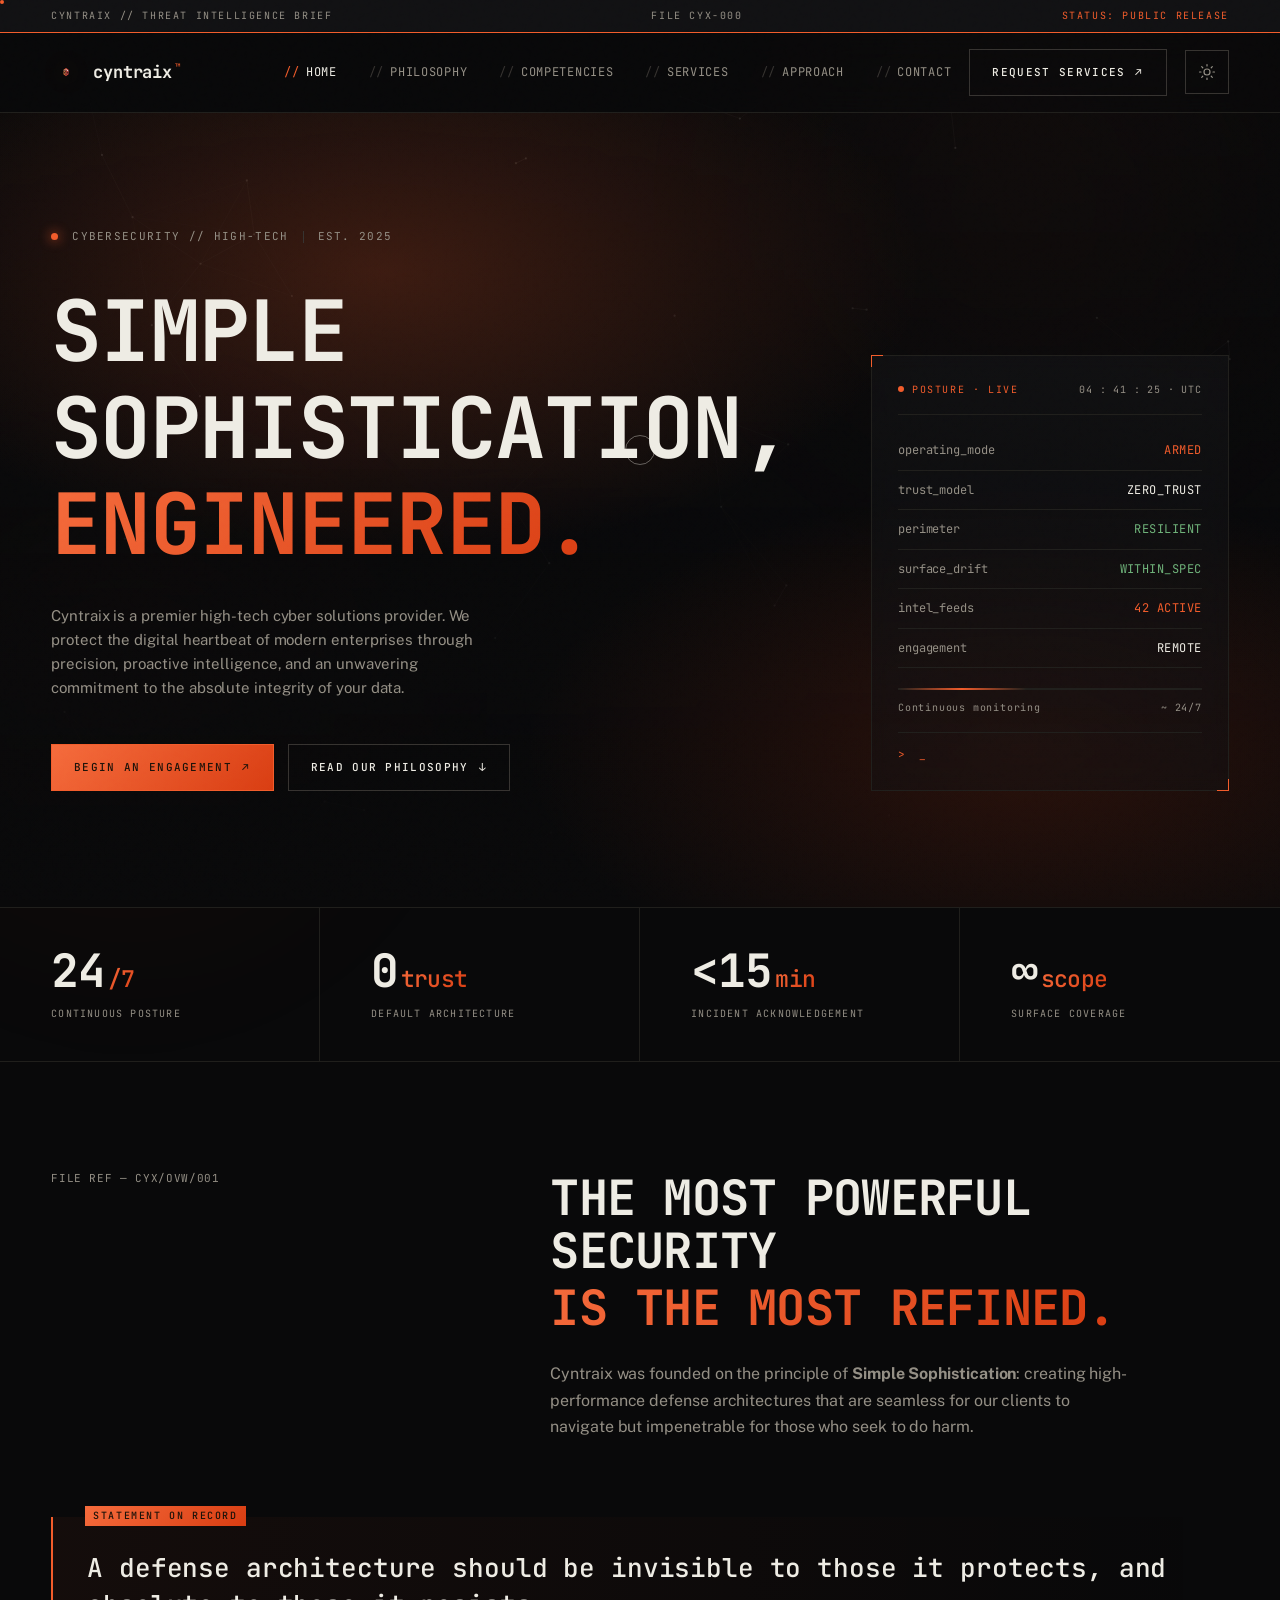
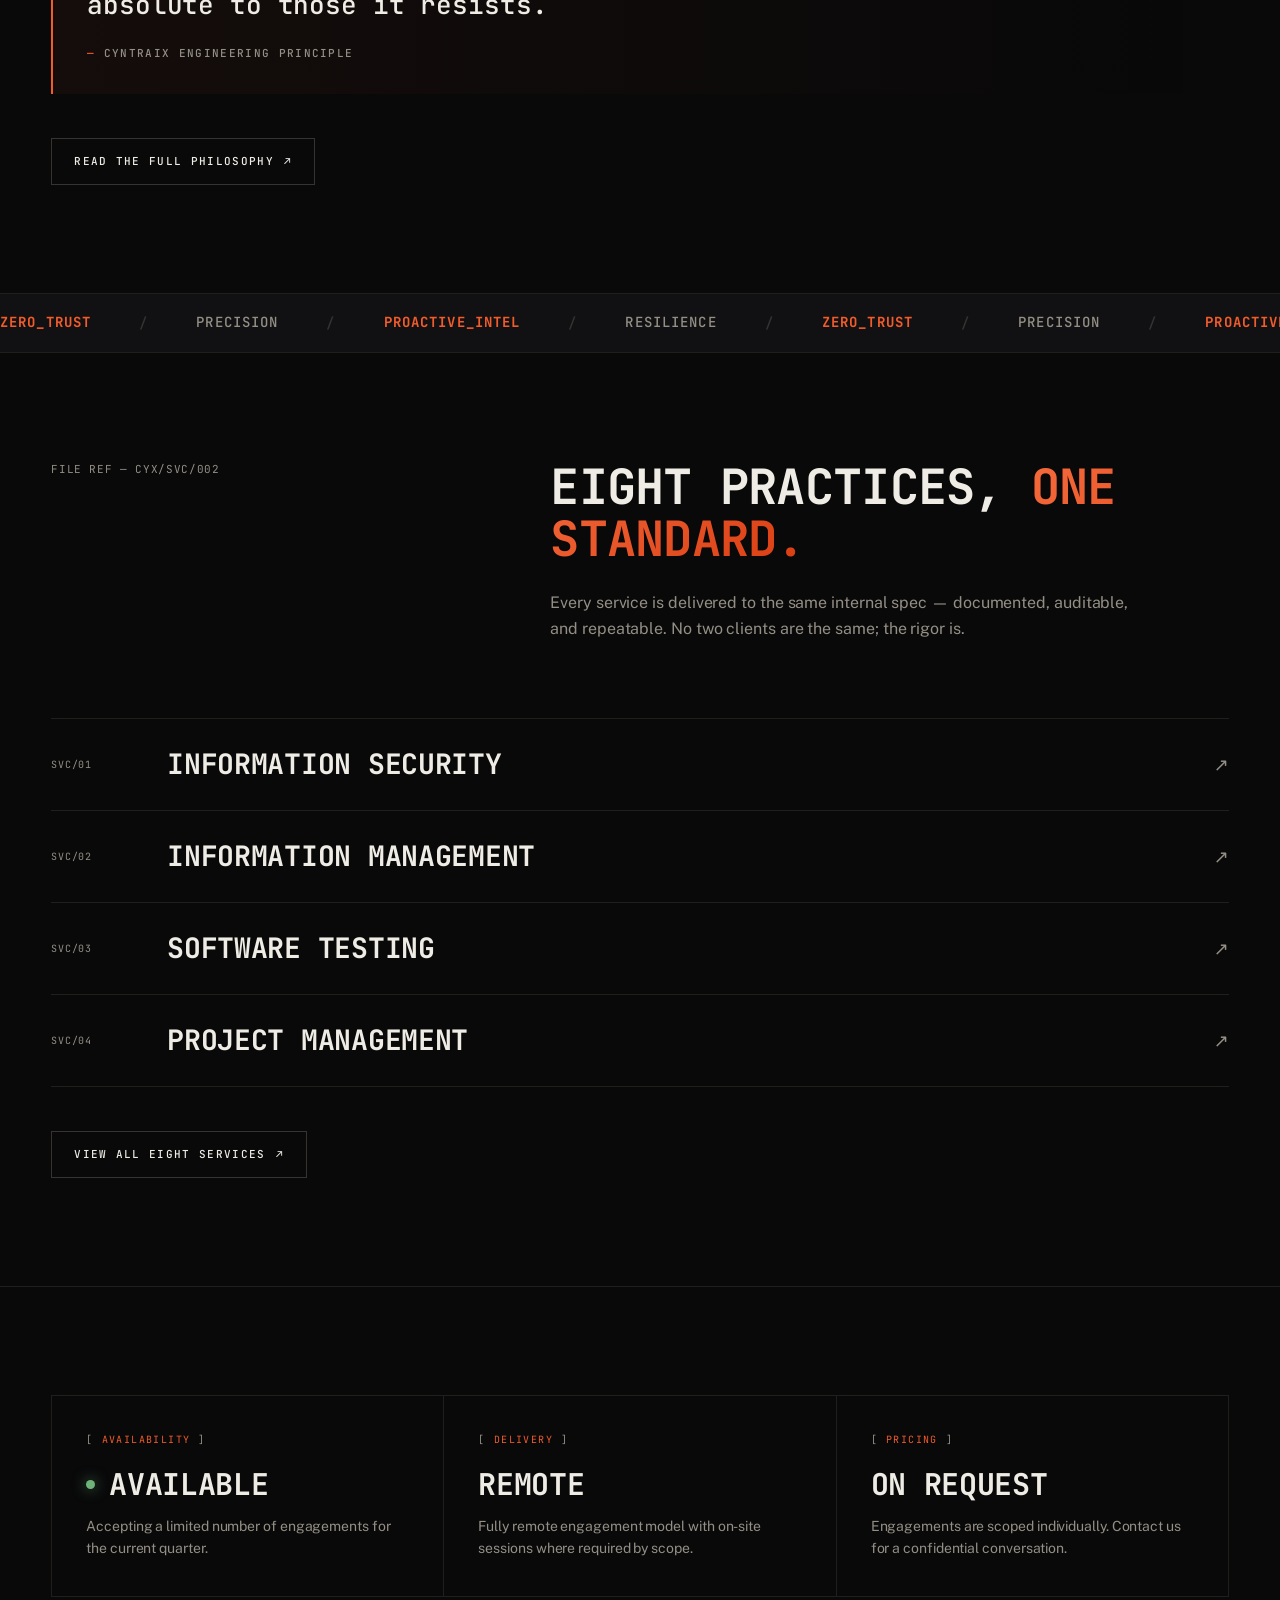
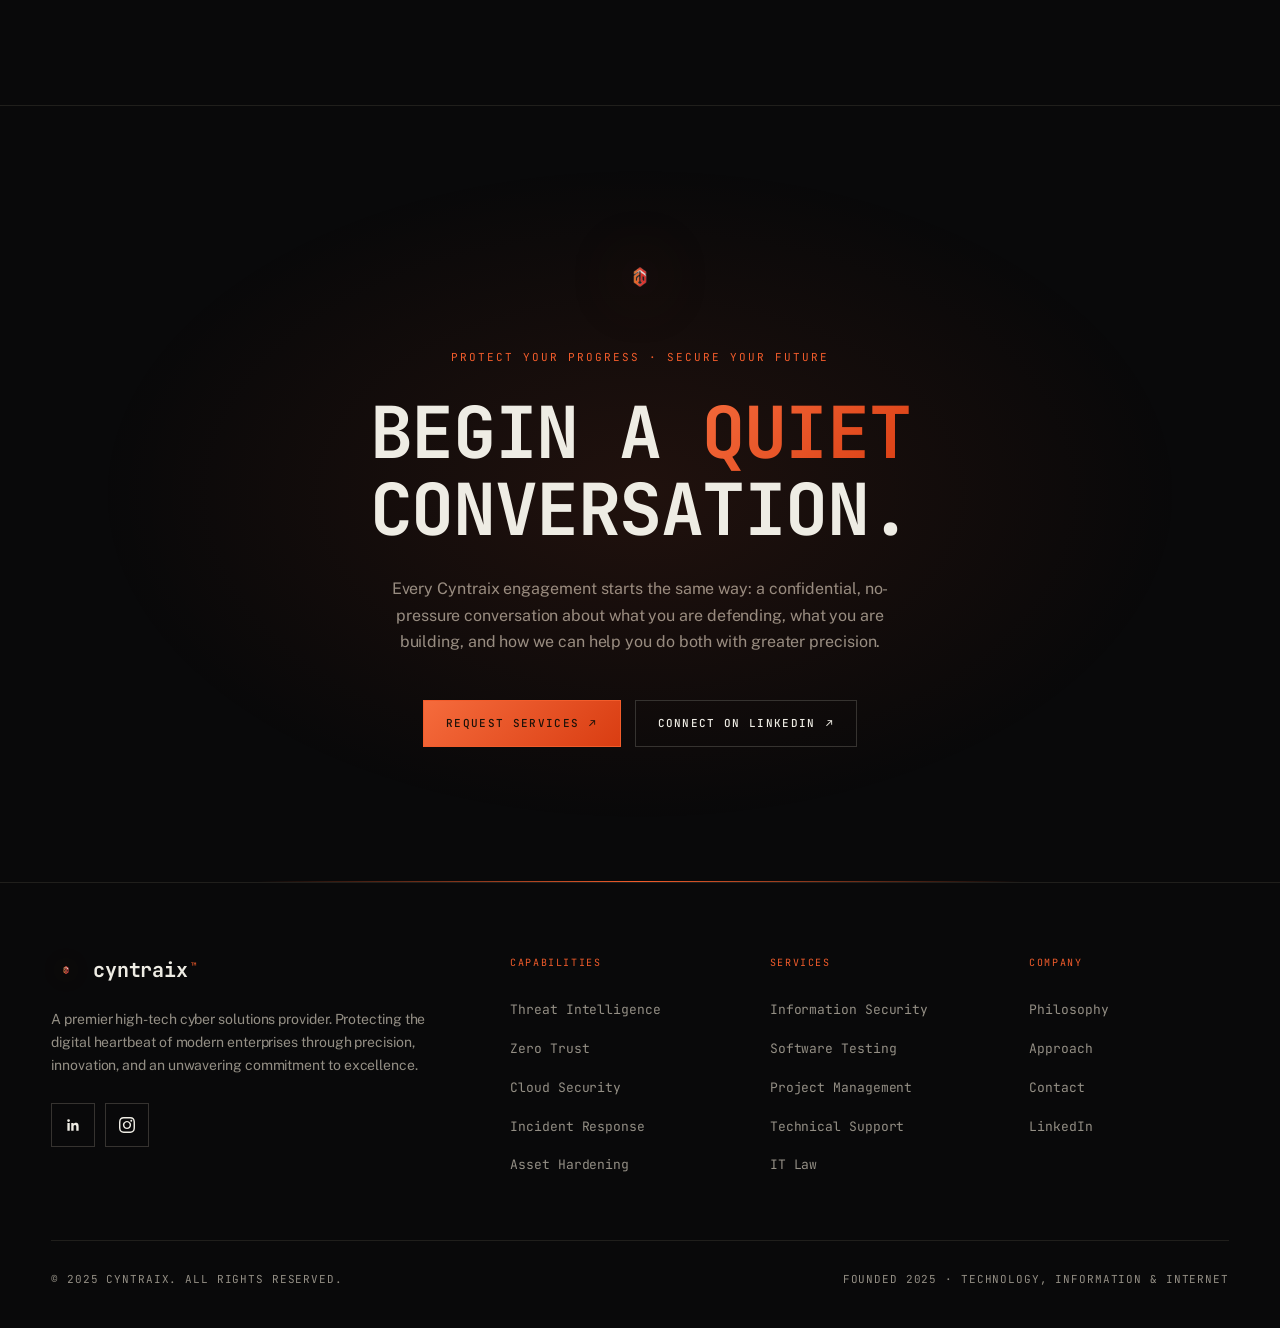
==== index.html @ 9ccec064 "Add light/dark theme toggle Builds the light theme from the original ChatGPT brand brief (found in t" ====
<!DOCTYPE html>
<html lang="en">
<head>
<meta charset="UTF-8" />
<meta name="viewport" content="width=device-width, initial-scale=1.0" />
<script>(function(){try{if(localStorage.getItem('cyntraix-theme')==='light'){document.documentElement.setAttribute('data-theme','light');}}catch(e){}})();</script>
<title>Cyntraix — Simple Sophistication in Cybersecurity</title>
<meta name="description" content="Cyntraix is a premier high-tech cyber solutions provider. Precision, proactive intelligence, and uncompromising data integrity for the modern enterprise." />
<link rel="icon" type="image/png" href="assets/img/logo.png">
<link rel="canonical" href="https://cyntraix.io/" />

<meta property="og:title" content="Cyntraix — Simple Sophistication in Cybersecurity" />
<meta property="og:description" content="A premier high-tech cyber solutions provider. Protecting the digital heartbeat of modern enterprises through precision, proactive intelligence, and uncompromising data integrity." />
<meta property="og:type" content="website" />
<meta property="og:image" content="assets/img/logo.png" />

<link rel="preconnect" href="https://fonts.googleapis.com">
<link rel="preconnect" href="https://fonts.gstatic.com" crossorigin>
<link href="https://fonts.googleapis.com/css2?family=JetBrains+Mono:wght@400;500;700&family=Public+Sans:wght@400;500;600;700&display=swap" rel="stylesheet">
<link rel="stylesheet" href="assets/css/style.css">
</head>
<body>

<div class="grain"></div>
<div class="aurora"></div>
<div class="aurora two"></div>

<div class="doc-strip">
  <span>CYNTRAIX // THREAT INTELLIGENCE BRIEF</span>
  <span class="file-id">FILE CYX-000</span>
  <span class="status">STATUS: PUBLIC RELEASE</span>
</div>

<!-- ============ NAV ============ -->
<nav class="top">
  <a href="index.html" class="brand" aria-label="Cyntraix home">
    <img src="assets/img/logo.png" alt="" class="brand-mark" />
    <span class="brand-text">Cyntraix<sup>™</sup></span>
  </a>
  <div class="nav-right">
    <div class="nav-links" role="navigation" aria-label="Primary">
      <a href="index.html" aria-current="page">Home</a>
      <a href="philosophy.html">Philosophy</a>
      <a href="competencies.html">Competencies</a>
      <a href="services.html">Services</a>
      <a href="approach.html">Approach</a>
      <a href="contact.html">Contact</a>
    </div>
    <a href="contact.html" class="cta-btn">Request services <span class="arrow" aria-hidden="true">↗</span></a>
    <button class="theme-toggle" id="themeToggle" type="button" aria-pressed="false" aria-label="Switch to light theme">
      <svg class="icon-sun" viewBox="0 0 24 24" fill="none" stroke="currentColor" stroke-width="1.6" stroke-linecap="round"><circle cx="12" cy="12" r="4"></circle><path d="M12 2v2M12 20v2M4.93 4.93l1.41 1.41M17.66 17.66l1.41 1.41M2 12h2M20 12h2M4.93 19.07l1.41-1.41M17.66 6.34l1.41-1.41"></path></svg>
      <svg class="icon-moon" viewBox="0 0 24 24" fill="none" stroke="currentColor" stroke-width="1.6" stroke-linecap="round" stroke-linejoin="round"><path d="M21 12.79A9 9 0 1 1 11.21 3 7 7 0 0 0 21 12.79z"></path></svg>
    </button>
    <button class="nav-toggle" aria-label="Toggle menu" aria-expanded="false">
      <span></span><span></span><span></span>
    </button>
  </div>
</nav>

<main id="top">

  <!-- ============ HERO ============ -->
  <section class="hero">
    <video class="hero-video" autoplay muted loop playsinline aria-hidden="true">
      <source src="assets/video/hero-particles.mp4" type="video/mp4">
    </video>
    <canvas class="hero-video-canvas" aria-hidden="true"></canvas>
    <div class="hero-video-tint"></div>
    <div class="wrap hero-grid">
      <div>
        <div class="hero-eyebrow">
          <span class="pulse"></span>
          CYBERSECURITY // HIGH-TECH
          <span class="sep"></span>
          EST. 2025
        </div>
        <h1>
          <span class="redact-line redact-auto"><span class="bar"></span>Simple</span>
          <span class="redact-line redact-auto"><span class="bar"></span>sophistication,</span>
          <span class="redact-line redact-auto"><span class="bar"></span><em>engineered.</em></span>
        </h1>
        <p class="hero-sub">
          Cyntraix is a premier high-tech cyber solutions provider. We protect the
          digital heartbeat of modern enterprises through precision, proactive
          intelligence, and an unwavering commitment to the absolute integrity of
          your data.
        </p>
        <div class="hero-cta-row">
          <a href="contact.html" class="cta-btn primary">Begin an engagement <span class="arrow" aria-hidden="true">↗</span></a>
          <a href="philosophy.html" class="cta-btn">Read our philosophy <span class="arrow" aria-hidden="true">↓</span></a>
        </div>
      </div>
      <div class="scope reveal">
        <div class="scope-head">
          <span class="label">Posture · Live</span>
          <span class="ts" id="liveClock">00 : 00 : 00 · UTC</span>
        </div>
        <div class="scope-row"><span class="k">operating_mode</span><span class="v armed">ARMED</span></div>
        <div class="scope-row"><span class="k">trust_model</span><span class="v">ZERO_TRUST</span></div>
        <div class="scope-row"><span class="k">perimeter</span><span class="v ok">RESILIENT</span></div>
        <div class="scope-row"><span class="k">surface_drift</span><span class="v ok">WITHIN_SPEC</span></div>
        <div class="scope-row"><span class="k">intel_feeds</span><span class="v armed">42 ACTIVE</span></div>
        <div class="scope-row"><span class="k">engagement</span><span class="v">REMOTE</span></div>
        <div class="scope-meter">
          <div class="bar-track"></div>
          <div class="lbl"><span>Continuous monitoring</span><span>~ 24/7</span></div>
        </div>
        <div class="scope-feed">
          <span class="feed-prompt">&gt;</span><span id="feedLine"></span><span class="feed-cursor">_</span>
        </div>
      </div>
    </div>
  </section>

  <!-- ============ STAT BAND ============ -->
  <section class="statband seamless">
    <div class="statband-grid">
      <div class="stat reveal">
        <div class="n"><span class="count" data-target="24">0</span><span class="unit">/7</span></div>
        <div class="k">Continuous posture</div>
      </div>
      <div class="stat reveal delay-1">
        <div class="n">0<span class="unit">trust</span></div>
        <div class="k">Default architecture</div>
      </div>
      <div class="stat reveal delay-2">
        <div class="n">&lt;<span class="count" data-target="15">0</span><span class="unit">min</span></div>
        <div class="k">Incident acknowledgement</div>
      </div>
      <div class="stat reveal delay-3">
        <div class="n">&#8734;<span class="unit">scope</span></div>
        <div class="k">Surface coverage</div>
      </div>
    </div>
  </section>

  <!-- ============ PHILOSOPHY TEASER ============ -->
  <section class="section">
    <div class="wrap">
      <div class="sec-head">
        <div class="idx reveal"><span class="idx-num">FILE REF — CYX/OVW/001</span></div>
        <div class="reveal">
          <h2><span class="redact-line redact"><span class="bar"></span>The most powerful security</span> <span class="redact-line redact"><span class="bar"></span><em>is the most refined.</em></span></h2>
          <p class="lede">
            Cyntraix was founded on the principle of <strong>Simple Sophistication</strong>:
            creating high-performance defense architectures that are seamless for our clients
            to navigate but impenetrable for those who seek to do harm.
          </p>
        </div>
      </div>
      <div class="philosophy-quote reveal">
        A defense architecture should be invisible to those it protects, and absolute
        to those it resists.
        <cite>Cyntraix Engineering Principle</cite>
      </div>
      <div style="margin-top:44px;">
        <a href="philosophy.html" class="cta-btn">Read the full philosophy <span class="arrow" aria-hidden="true">↗</span></a>
      </div>
    </div>
  </section>

  <!-- ============ MARQUEE ============ -->
  <div class="marquee">
    <div class="marquee-track" aria-hidden="true">
      <span class="word-accent">ZERO_TRUST</span><span class="dot">/</span>
      <span class="word">PRECISION</span><span class="dot">/</span>
      <span class="word-accent">PROACTIVE_INTEL</span><span class="dot">/</span>
      <span class="word">RESILIENCE</span><span class="dot">/</span>
      <span class="word-accent">ZERO_TRUST</span><span class="dot">/</span>
      <span class="word">PRECISION</span><span class="dot">/</span>
      <span class="word-accent">PROACTIVE_INTEL</span><span class="dot">/</span>
      <span class="word">RESILIENCE</span><span class="dot">/</span>
    </div>
  </div>

  <!-- ============ SERVICES TEASER ============ -->
  <section class="section">
    <div class="wrap">
      <div class="sec-head">
        <div class="idx reveal"><span class="idx-num">FILE REF — CYX/SVC/002</span></div>
        <div class="reveal">
          <h2>Eight practices, <em>one standard.</em></h2>
          <p class="lede">
            Every service is delivered to the same internal spec — documented,
            auditable, and repeatable. No two clients are the same; the rigor is.
          </p>
        </div>
      </div>
      <ul class="service-list reveal">
        <li class="service-row"><a href="services.html"><span class="service-idx">SVC/01</span><span class="service-name">Information Security</span><span class="service-arrow" aria-hidden="true">↗</span></a></li>
        <li class="service-row"><a href="services.html"><span class="service-idx">SVC/02</span><span class="service-name">Information Management</span><span class="service-arrow" aria-hidden="true">↗</span></a></li>
        <li class="service-row"><a href="services.html"><span class="service-idx">SVC/03</span><span class="service-name">Software Testing</span><span class="service-arrow" aria-hidden="true">↗</span></a></li>
        <li class="service-row"><a href="services.html"><span class="service-idx">SVC/04</span><span class="service-name">Project Management</span><span class="service-arrow" aria-hidden="true">↗</span></a></li>
      </ul>
      <div style="margin-top:44px;">
        <a href="services.html" class="cta-btn">View all eight services <span class="arrow" aria-hidden="true">↗</span></a>
      </div>
    </div>
  </section>

  <!-- ============ AVAILABILITY ============ -->
  <section class="section">
    <div class="wrap">
      <div class="avail-grid reveal">
        <div class="avail-cell">
          <div class="lbl">Availability</div>
          <div class="val"><span class="dot"></span> Available</div>
          <p class="sub">Accepting a limited number of engagements for the current quarter.</p>
        </div>
        <div class="avail-cell">
          <div class="lbl">Delivery</div>
          <div class="val">Remote</div>
          <p class="sub">Fully remote engagement model with on-site sessions where required by scope.</p>
        </div>
        <div class="avail-cell">
          <div class="lbl">Pricing</div>
          <div class="val">On Request</div>
          <p class="sub">Engagements are scoped individually. Contact us for a confidential conversation.</p>
        </div>
      </div>
    </div>
  </section>

  <!-- ============ CTA BLOCK ============ -->
  <section class="cta-block" id="contact-teaser">
    <img src="assets/img/logo.png" alt="" class="cta-mark" />
    <div class="eyebrow">Protect your progress · Secure your future</div>
    <h2 class="reveal">Begin a <em>quiet</em> conversation.</h2>
    <p class="sub">
      Every Cyntraix engagement starts the same way: a confidential, no-pressure conversation
      about what you are defending, what you are building, and how we can help you do both
      with greater precision.
    </p>
    <div class="actions">
      <a href="contact.html" class="cta-btn primary">Request services <span class="arrow" aria-hidden="true">↗</span></a>
      <a href="https://www.linkedin.com/company/cyntraix/" target="_blank" rel="noopener" class="cta-btn">Connect on LinkedIn <span class="arrow" aria-hidden="true">↗</span></a>
    </div>
  </section>

</main>

<!-- ============ FOOTER ============ -->
<footer>
  <div class="footer-grid">
    <div class="foot-brand">
      <div class="brand">
        <img src="assets/img/logo.png" alt="" class="brand-mark" />
        <span class="brand-text">Cyntraix<sup>™</sup></span>
      </div>
      <p>
        A premier high-tech cyber solutions provider. Protecting the digital heartbeat of modern
        enterprises through precision, innovation, and an unwavering commitment to excellence.
      </p>
      <div class="foot-social">
        <a href="https://www.linkedin.com/company/cyntraix/" target="_blank" rel="noopener" aria-label="LinkedIn">
          <svg viewBox="0 0 24 24" fill="currentColor"><path d="M20.45 20.45h-3.55v-5.57c0-1.33-.02-3.03-1.85-3.03-1.85 0-2.14 1.45-2.14 2.94v5.66H9.36V9h3.41v1.56h.05c.47-.9 1.63-1.85 3.36-1.85 3.6 0 4.27 2.37 4.27 5.45v6.29zM5.34 7.43a2.06 2.06 0 1 1 0-4.12 2.06 2.06 0 0 1 0 4.12zM7.12 20.45H3.56V9h3.56v11.45z"/></svg>
        </a>
        <a href="https://www.instagram.com/cyntraix/" target="_blank" rel="noopener" aria-label="Instagram">
          <svg viewBox="0 0 24 24" fill="currentColor"><path d="M12 2.163c3.204 0 3.584.012 4.85.07 3.252.148 4.771 1.691 4.919 4.919.058 1.265.069 1.645.069 4.849 0 3.205-.012 3.584-.069 4.849-.149 3.225-1.664 4.771-4.919 4.919-1.266.058-1.644.07-4.85.07-3.204 0-3.584-.012-4.849-.07-3.26-.149-4.771-1.699-4.919-4.92-.058-1.265-.07-1.644-.07-4.849 0-3.204.012-3.583.07-4.849.149-3.227 1.664-4.771 4.919-4.919 1.266-.057 1.645-.069 4.849-.069zm0-2.163c-3.259 0-3.667.014-4.947.072-4.358.2-6.78 2.618-6.98 6.98-.059 1.281-.073 1.689-.073 4.948 0 3.259.014 3.668.072 4.948.2 4.358 2.618 6.78 6.98 6.98 1.281.058 1.689.072 4.948.072 3.259 0 3.668-.014 4.948-.072 4.354-.2 6.782-2.618 6.979-6.98.059-1.28.073-1.689.073-4.948 0-3.259-.014-3.667-.072-4.947-.196-4.354-2.617-6.78-6.979-6.98-1.281-.059-1.69-.073-4.949-.073zm0 5.838c-3.403 0-6.162 2.759-6.162 6.162s2.759 6.163 6.162 6.163 6.162-2.759 6.162-6.163c0-3.403-2.759-6.162-6.162-6.162zm0 10.162c-2.209 0-4-1.79-4-4 0-2.209 1.791-4 4-4s4 1.791 4 4c0 2.21-1.791 4-4 4zm6.406-11.845c-.796 0-1.441.645-1.441 1.44s.645 1.44 1.441 1.44c.795 0 1.439-.645 1.439-1.44s-.644-1.44-1.439-1.44z"/></svg>
        </a>
      </div>
    </div>
    <div class="foot-col">
      <p class="foot-col-title">Capabilities</p>
      <ul>
        <li><a href="competencies.html">Threat Intelligence</a></li>
        <li><a href="competencies.html">Zero Trust</a></li>
        <li><a href="competencies.html">Cloud Security</a></li>
        <li><a href="competencies.html">Incident Response</a></li>
        <li><a href="competencies.html">Asset Hardening</a></li>
      </ul>
    </div>
    <div class="foot-col">
      <p class="foot-col-title">Services</p>
      <ul>
        <li><a href="services.html">Information Security</a></li>
        <li><a href="services.html">Software Testing</a></li>
        <li><a href="services.html">Project Management</a></li>
        <li><a href="services.html">Technical Support</a></li>
        <li><a href="services.html">IT Law</a></li>
      </ul>
    </div>
    <div class="foot-col">
      <p class="foot-col-title">Company</p>
      <ul>
        <li><a href="philosophy.html">Philosophy</a></li>
        <li><a href="approach.html">Approach</a></li>
        <li><a href="contact.html">Contact</a></li>
        <li><a href="https://www.linkedin.com/company/cyntraix/" target="_blank" rel="noopener">LinkedIn</a></li>
      </ul>
    </div>
  </div>
  <div class="foot-base">
    <span>&copy; 2025 Cyntraix. All rights reserved.</span>
    <span>Founded 2025 · Technology, Information &amp; Internet</span>
  </div>
</footer>

<script src="assets/js/network-canvas.js" defer></script>
<script src="assets/js/cursor.js" defer></script>
<script src="assets/js/main.js"></script>
<script src="assets/js/scroll-video.js" defer></script>
</body>
</html>
---- assets/css/style.css ----
/* ============ RESET ============ */
*, *::before, *::after { box-sizing: border-box; margin: 0; padding: 0; }
html { scroll-behavior: smooth; }
body { min-height: 100vh; overflow-x: hidden; }
img { max-width: 100%; display: block; }
button { font: inherit; cursor: pointer; border: none; background: none; color: inherit; }
a { color: inherit; text-decoration: none; }

/* ============ DESIGN TOKENS ============ */
/* Fixed regardless of theme: redaction bars are always black (real redaction
   is black marker on paper, dark or light doesn't change that), and text
   sitting on the accent gradient stays dark for reliable contrast across
   the whole gradient run. */
:root {
  --redact-bar: #0a0a0a;
  --on-accent: #1c1209;

  --mono: 'JetBrains Mono', ui-monospace, 'SF Mono', Consolas, monospace;
  --sans: 'Public Sans', system-ui, -apple-system, sans-serif;

  --max: 1400px;
  --gutter: clamp(20px, 4vw, 56px);
  --ease: cubic-bezier(0.65, 0, 0.35, 1);
  --ease-soft: cubic-bezier(0.2, 0.7, 0.2, 1);
}

/* Dark theme (default) — logo-derived orange, unchanged from the original build. */
:root {
  --void: #09090a;
  --panel: #111113;
  --paper: #efece2;
  --ink: #eeece4;
  --ink-dim: #948f85;
  --line: #201f1c;
  --line-bright: #363330;

  --accent: #f25c2b;
  --accent-deep: #d93d12;
  --accent-light: #ff7a4d;
  --accent-grad: linear-gradient(135deg, #f56b3c 0%, #d93d12 100%);
  --success: #6fb37a;

  --nav-bg: rgba(9, 9, 10, 0.82);
  --scope-bg: linear-gradient(180deg, rgba(17, 17, 19, 0.8), rgba(17, 17, 19, 0.45));
  --hero-tint: radial-gradient(ellipse 70% 60% at 30% 20%, rgba(242, 92, 43, 0.22), transparent 60%),
    radial-gradient(ellipse 60% 50% at 80% 80%, rgba(217, 61, 18, 0.16), transparent 65%),
    linear-gradient(180deg, rgba(9, 9, 10, 0.62) 0%, rgba(9, 9, 10, 0.8) 55%, var(--void) 100%);
  --cursor-ring-color: rgba(238, 236, 228, 0.38);
  --net-line-color: 238, 236, 228;
  --accent-rgb: 242, 92, 43;
  --hero-media-display: block;
}

/* Light theme — the original ChatGPT brand brief: white background, the
   brief's exact orange/red. --accent is darkened slightly from the brief's
   literal #FF5C00 (3.1:1 on white, fails AA for the small mono labels used
   everywhere in this design) to #C04400 (5.16:1) so it stays legible; the
   gradient keeps the brief's vivid #FF5C00 as its start since gradient-clip
   headline text here is always large enough for the 3:1 large-text minimum. */
:root[data-theme="light"] {
  --void: #ffffff;
  --panel: #f6f5f2;
  --paper: #f0ede6;
  --ink: #1a1a1a;
  --ink-dim: #5c574f;
  --line: #e6e3dc;
  --line-bright: #d3cfc5;

  --accent: #c04400;
  --accent-deep: #e0002a;
  --accent-light: #ff7a33;
  --accent-grad: linear-gradient(135deg, #ff5c00 0%, #e0002a 100%);
  --success: #278035;

  --nav-bg: rgba(255, 255, 255, 0.82);
  --scope-bg: linear-gradient(180deg, rgba(255, 255, 255, 0.88), rgba(255, 255, 255, 0.6));
  --hero-tint: radial-gradient(ellipse 70% 60% at 30% 20%, rgba(255, 92, 0, 0.14), transparent 60%),
    radial-gradient(ellipse 60% 50% at 80% 80%, rgba(224, 0, 42, 0.10), transparent 65%),
    linear-gradient(180deg, rgba(255, 255, 255, 0.72) 0%, rgba(255, 255, 255, 0.88) 55%, var(--void) 100%);
  --cursor-ring-color: rgba(26, 26, 26, 0.3);
  --net-line-color: 26, 26, 26;
  --accent-rgb: 192, 68, 0;
  --hero-media-display: none;
}

body {
  background: var(--void);
  color: var(--ink);
  font-family: var(--sans);
  font-weight: 400;
  font-size: 16px;
  line-height: 1.55;
  letter-spacing: -0.005em;
  -webkit-font-smoothing: antialiased;
  -moz-osx-font-smoothing: grayscale;
}

::selection { background: var(--accent); color: var(--on-accent); }

:focus-visible {
  outline: 2px solid var(--accent);
  outline-offset: 3px;
  border-radius: 1px;
}

/* ============ ATMOSPHERE ============ */
.grain {
  position: fixed; inset: 0;
  pointer-events: none; z-index: 100;
  opacity: 0.035;
  background-image: url("data:image/svg+xml;utf8,<svg viewBox='0 0 200 200' xmlns='http://www.w3.org/2000/svg'><filter id='n'><feTurbulence type='fractalNoise' baseFrequency='0.9' numOctaves='3' stitchTiles='stitch'/></filter><rect width='100%25' height='100%25' filter='url(%23n)'/></svg>");
  mix-blend-mode: overlay;
}

.net-canvas {
  position: fixed; inset: 0;
  pointer-events: none; z-index: 0;
  display: block;
}
@media (prefers-reduced-motion: reduce) {
  .net-canvas { display: none; }
}

/* ============ CUSTOM CURSOR ============ */
@media (hover: hover) and (pointer: fine) {
  html.has-cursor, html.has-cursor * { cursor: none !important; }
}
.cursor-dot, .cursor-ring {
  position: fixed; top: 0; left: 0;
  pointer-events: none; z-index: 200;
  border-radius: 50%;
  will-change: transform;
}
.cursor-dot {
  width: 4px; height: 4px;
  background: var(--accent);
}
.cursor-ring {
  width: 30px; height: 30px;
  border: 1px solid var(--cursor-ring-color);
  transition: width 0.25s var(--ease-soft), height 0.25s var(--ease-soft),
    border-color 0.25s var(--ease-soft), background 0.25s var(--ease-soft);
}
.cursor-ring.hover {
  width: 50px; height: 50px;
  border-color: var(--accent);
  background: color-mix(in srgb, var(--accent) 8%, transparent);
}

.aurora {
  position: fixed;
  top: -20%; right: -10%;
  width: 60vw; height: 60vw;
  pointer-events: none; z-index: 0;
  background: radial-gradient(circle, color-mix(in srgb, var(--accent) 10%, transparent) 0%, transparent 60%);
  filter: blur(60px);
}
.aurora.two {
  top: auto; right: auto;
  bottom: -20%; left: -20%;
  background: radial-gradient(circle, color-mix(in srgb, var(--accent-deep) 7%, transparent) 0%, transparent 60%);
}

main, nav, footer { position: relative; z-index: 1; }

/* ============ TYPOGRAPHY ============ */
.mono-tag {
  font-family: var(--mono);
  font-size: 11px;
  letter-spacing: 0.14em;
  text-transform: uppercase;
  color: var(--ink-dim);
}

/* ============ LAYOUT ============ */
.wrap {
  max-width: var(--max);
  margin: 0 auto;
  padding-left: var(--gutter);
  padding-right: var(--gutter);
}
.section { padding: clamp(80px, 12vh, 160px) 0; position: relative; }
.section + .section:not(.seamless) { border-top: 1px solid var(--line); }

/* ============ CLASSIFICATION STRIP ============ */
.doc-strip {
  position: relative; z-index: 2;
  display: flex; justify-content: space-between; align-items: center;
  padding: 8px var(--gutter);
  background: var(--panel);
  border-bottom: 1px solid var(--accent);
  font-family: var(--mono);
  font-size: 10px;
  letter-spacing: 0.16em;
  text-transform: uppercase;
  color: var(--ink-dim);
  gap: 12px;
  flex-wrap: wrap;
}
.doc-strip .status { color: var(--accent); }
@media (max-width: 620px) { .doc-strip .file-id { display: none; } }

/* ============ NAV ============ */
nav.top {
  position: sticky; top: 0;
  padding: 16px var(--gutter);
  display: flex; align-items: center; justify-content: space-between;
  backdrop-filter: blur(16px);
  -webkit-backdrop-filter: blur(16px);
  background: var(--nav-bg);
  border-bottom: 1px solid var(--line);
  z-index: 50;
}
.brand {
  display: flex; align-items: center; gap: 12px;
  font-family: var(--mono);
  font-weight: 700;
  font-size: 17px;
  letter-spacing: -0.01em;
  text-transform: lowercase;
}
.brand-mark {
  width: 30px; height: 30px;
  flex-shrink: 0;
  filter: drop-shadow(0 0 14px color-mix(in srgb, var(--accent) 40%, transparent));
}
.brand-text sup {
  color: var(--accent);
  font-size: 9px;
  margin-left: 3px;
  font-family: var(--mono);
  font-weight: 500;
  vertical-align: 8px;
  text-transform: uppercase;
}

.nav-links {
  display: flex; gap: 32px; align-items: center;
  font-family: var(--mono); font-size: 12px;
  letter-spacing: 0.06em; text-transform: uppercase;
  color: var(--ink-dim);
}
.nav-links a { position: relative; transition: color 0.3s var(--ease-soft); }
.nav-links a:hover, .nav-links a[aria-current="page"] { color: var(--ink); }
.nav-links a::before {
  content: "//"; margin-right: 6px; color: var(--line-bright);
  transition: color 0.3s var(--ease-soft);
}
.nav-links a:hover::before, .nav-links a[aria-current="page"]::before { color: var(--accent); }

.nav-right { display: flex; align-items: center; gap: 18px; }
.theme-toggle {
  display: inline-flex; align-items: center; justify-content: center;
  width: 44px; height: 44px; flex-shrink: 0;
  border: 1px solid var(--line-bright);
  color: var(--ink-dim);
  transition: border-color 0.3s var(--ease-soft), color 0.3s var(--ease-soft);
}
.theme-toggle:hover { border-color: var(--accent); color: var(--accent); }
.theme-toggle svg { width: 18px; height: 18px; }
.theme-toggle .icon-moon { display: none; }
[data-theme="light"] .theme-toggle .icon-sun { display: none; }
[data-theme="light"] .theme-toggle .icon-moon { display: block; }
@media (max-width: 420px) {
  .nav-right .cta-btn { display: none; }
}
.nav-toggle {
  display: none;
  width: 44px; height: 44px;
  border: 1px solid var(--line-bright);
  align-items: center; justify-content: center;
  flex-direction: column; gap: 5px;
}
.nav-toggle span { width: 18px; height: 1px; background: var(--ink); transition: all 0.3s var(--ease-soft); }
.nav-toggle[aria-expanded="true"] span:nth-child(1) { transform: translateY(6px) rotate(45deg); }
.nav-toggle[aria-expanded="true"] span:nth-child(2) { opacity: 0; }
.nav-toggle[aria-expanded="true"] span:nth-child(3) { transform: translateY(-6px) rotate(-45deg); }

@media (max-width: 860px) {
  /* backdrop-filter on nav.top creates a new containing block for
     position:fixed descendants (CSS filter-effects spec), which would
     otherwise anchor .nav-links to the ~70px nav bar instead of the
     viewport and collapse its height. Drop the blur here only -- the
     mobile menu isn't visible behind the nav anyway. */
  nav.top { backdrop-filter: none; -webkit-backdrop-filter: none; }
  .nav-links {
    position: fixed; top: 70px; right: 0; bottom: 0; left: 0;
    flex-direction: column; align-items: flex-start; gap: 0;
    background: var(--void);
    padding: 12px var(--gutter) 40px;
    transform: translateY(-8px);
    opacity: 0; visibility: hidden;
    transition: opacity 0.3s var(--ease-soft), transform 0.3s var(--ease-soft), visibility 0.3s;
    overflow-y: auto;
  }
  .nav-links.open { opacity: 1; visibility: visible; transform: translateY(0); }
  .nav-links a { width: 100%; padding: 18px 0; border-bottom: 1px solid var(--line); font-size: 14px; }
  .nav-toggle { display: inline-flex; }
}

/* ============ BUTTONS (stamp) ============ */
.cta-btn {
  font-family: var(--mono); font-size: 11px;
  letter-spacing: 0.12em; text-transform: uppercase;
  font-weight: 500;
  padding: 14px 22px;
  border: 1px solid var(--line-bright);
  background: transparent;
  color: var(--ink);
  display: inline-flex; align-items: center; gap: 10px;
  transition: transform 0.25s var(--ease), border-color 0.25s var(--ease), color 0.25s var(--ease), background 0.25s var(--ease);
  position: relative;
  overflow: hidden;
  isolation: isolate;
}
.cta-btn::before {
  content: ""; position: absolute; inset: 0;
  background: var(--accent-grad);
  transform: translateY(102%);
  transition: transform 0.4s var(--ease);
  z-index: -1;
}
.cta-btn:hover { color: var(--on-accent); border-color: var(--accent); transform: translateY(-1px); }
.cta-btn:hover::before { transform: translateY(0); }
.cta-btn:active { transform: translateY(0) scale(0.98); }
.cta-btn .arrow { transition: transform 0.3s var(--ease-soft); display: inline-block; }
.cta-btn:hover .arrow { transform: translate(3px, -3px); }
.cta-btn.primary {
  background: var(--accent-grad);
  border-color: var(--accent);
  color: var(--on-accent);
}
.cta-btn.primary::before {
  background: var(--ink);
  transform: translateY(102%);
}
.cta-btn.primary:hover { color: var(--void); border-color: var(--ink); }
.cta-btn.primary:hover::before { transform: translateY(0); }

/* ============ DECLASSIFY (signature reveal) ============ */
.redact-line { position: relative; display: block; overflow: hidden; padding: 0.05em 0; }
.redact-line .bar {
  position: absolute; inset: 0;
  background: var(--redact-bar);
  transform-origin: right;
  transform: scaleX(1);
}
.redact-auto .bar {
  animation: declassify 1.1s var(--ease) forwards;
}
.redact-auto:nth-of-type(1) .bar { animation-delay: 0.25s; }
.redact-auto:nth-of-type(2) .bar { animation-delay: 0.42s; }
.redact-auto:nth-of-type(3) .bar { animation-delay: 0.59s; }
@keyframes declassify {
  from { transform: scaleX(1); }
  to   { transform: scaleX(0); }
}
.redact { opacity: 1; }
.redact .bar { transition: transform 1s var(--ease); }
.redact.in .bar { transform: scaleX(0); }

/* ============ HERO ============ */
.hero {
  min-height: calc(100vh - 106px);
  min-height: calc(100dvh - 106px);
  padding: clamp(50px, 9vh, 100px) 0;
  display: grid;
  align-items: center;
  position: relative;
  overflow: hidden;
}
.hero-video {
  display: var(--hero-media-display);
  position: absolute; inset: 0;
  width: 100%; height: 100%;
  object-fit: cover;
  z-index: -2;
  opacity: 0.30;
  filter: saturate(1.2) contrast(1.1) grayscale(0.15);
  transition: opacity 0.6s var(--ease-soft);
}
.hero-video.scrub-active { opacity: 0; }
.hero-video-canvas {
  display: var(--hero-media-display);
  position: absolute; inset: 0;
  width: 100%; height: 100%;
  z-index: -2;
  opacity: 0;
  filter: saturate(1.2) contrast(1.1) grayscale(0.15);
  transition: opacity 0.6s var(--ease-soft);
}
.hero-video-canvas.ready { opacity: 0.30; }
.hero-video-tint {
  position: absolute; inset: 0;
  z-index: -1;
  background: var(--hero-tint);
}
.hero-grid {
  display: grid;
  grid-template-columns: 1fr;
  gap: 60px;
  align-items: end;
}
@media (min-width: 960px) {
  .hero-grid { grid-template-columns: 1.45fr 1fr; gap: 80px; }
}
.hero-eyebrow {
  display: flex; gap: 14px; align-items: center; flex-wrap: wrap;
  margin-bottom: 38px;
  font-family: var(--mono); font-size: 11px;
  letter-spacing: 0.12em; text-transform: uppercase;
  color: var(--ink-dim);
}
.hero-eyebrow .pulse {
  width: 7px; height: 7px; border-radius: 50%;
  background: var(--accent);
  box-shadow: 0 0 12px var(--accent);
  animation: pulse 2.2s var(--ease-soft) infinite;
}
@keyframes pulse {
  0%   { box-shadow: 0 0 0 0 color-mix(in srgb, var(--accent) 70%, transparent); }
  70%  { box-shadow: 0 0 0 14px color-mix(in srgb, var(--accent) 0%, transparent); }
  100% { box-shadow: 0 0 0 0 color-mix(in srgb, var(--accent) 0%, transparent); }
}
.hero-eyebrow .sep { width: 1px; height: 12px; background: var(--line-bright); }

.hero h1 {
  font-family: var(--mono);
  font-weight: 700;
  font-size: clamp(38px, 6.6vw, 92px);
  line-height: 1.04;
  letter-spacing: -0.02em;
  text-transform: uppercase;
}
.hero h1 em {
  font-style: normal;
  background: var(--accent-grad);
  -webkit-background-clip: text;
  background-clip: text;
  -webkit-text-fill-color: transparent;
}

.hero-sub {
  margin-top: 32px;
  font-size: clamp(15px, 1.1vw, 17px);
  color: var(--ink-dim);
  max-width: 50ch;
  line-height: 1.6;
  opacity: 0;
  animation: fadeUp 1s var(--ease-soft) 0.95s forwards;
}
@keyframes fadeUp {
  from { opacity: 0; transform: translateY(14px); }
  to   { opacity: 1; transform: translateY(0); }
}

.hero-cta-row {
  margin-top: 44px;
  display: flex; gap: 14px; flex-wrap: wrap;
  opacity: 0;
  animation: fadeUp 1s var(--ease-soft) 1.1s forwards;
}

/* Hero scope panel */
.scope {
  border: 1px solid var(--line);
  background: var(--scope-bg);
  backdrop-filter: blur(8px);
  padding: 26px;
  position: relative;
  opacity: 0;
  animation: fadeUp 1.1s var(--ease-soft) 0.75s forwards;
}
.scope::before, .scope::after {
  content: ""; position: absolute;
  width: 12px; height: 12px;
  border: 1px solid var(--accent);
}
.scope::before { top: -1px; left: -1px; border-right: none; border-bottom: none; }
.scope::after  { bottom: -1px; right: -1px; border-left: none; border-top: none; }

.scope-head {
  display: flex; justify-content: space-between; align-items: center;
  padding-bottom: 16px;
  border-bottom: 1px solid var(--line);
  margin-bottom: 16px;
}
.scope-head .label {
  font-family: var(--mono); font-size: 10px;
  letter-spacing: 0.16em; text-transform: uppercase;
  color: var(--accent);
  display: flex; align-items: center; gap: 8px;
}
.scope-head .label::before {
  content: ""; width: 6px; height: 6px;
  background: var(--accent); border-radius: 50%;
  animation: blink 1.4s ease-in-out infinite;
}
@keyframes blink { 0%, 100% { opacity: 1; } 50% { opacity: 0.2; } }
.scope-head .ts { font-family: var(--mono); font-size: 10px; color: var(--ink-dim); letter-spacing: 0.08em; }
.scope-row {
  display: grid; grid-template-columns: 1fr auto;
  padding: 10px 0;
  font-family: var(--mono); font-size: 12px;
  border-bottom: 1px solid var(--line);
}
.scope-row:last-of-type { border-bottom: none; }
.scope-row .k { color: var(--ink-dim); }
.scope-row .v { color: var(--ink); letter-spacing: 0.04em; }
.scope-row .v.ok    { color: var(--success); }
.scope-row .v.armed { color: var(--accent); }

.scope-meter { margin-top: 20px; }
.scope-meter .bar-track { height: 2px; background: var(--line); position: relative; overflow: hidden; }
.scope-meter .bar-track::after {
  content: ""; position: absolute; inset: 0;
  width: 42%;
  background: linear-gradient(90deg, transparent, var(--accent), transparent);
  animation: sweep 3.2s var(--ease-soft) infinite;
}
@keyframes sweep { 0% { transform: translateX(-100%); } 100% { transform: translateX(240%); } }
.scope-meter .lbl {
  display: flex; justify-content: space-between;
  font-family: var(--mono); font-size: 10px;
  color: var(--ink-dim);
  margin-top: 10px;
  letter-spacing: 0.08em;
}
.scope-feed {
  margin-top: 16px; padding-top: 14px;
  border-top: 1px solid var(--line);
  font-family: var(--mono); font-size: 11px;
  color: var(--ink-dim);
  display: flex; align-items: baseline; gap: 7px;
  min-height: 16px;
}
.scope-feed .feed-prompt { color: var(--accent); flex-shrink: 0; }
.scope-feed .feed-cursor { color: var(--accent); animation: blink 1s step-end infinite; }

/* ============ PAGE HEADER (interior pages) ============ */
.page-header {
  padding: clamp(56px, 9vh, 100px) 0 clamp(44px, 7vh, 72px);
  position: relative;
  overflow: hidden;
}
.page-header::before {
  content: "";
  position: absolute; inset: 0; z-index: -1;
  background: radial-gradient(ellipse 60% 70% at 15% 0%, color-mix(in srgb, var(--accent) 12%, transparent), transparent 60%);
}
.breadcrumb {
  display: flex; align-items: center; gap: 8px; flex-wrap: wrap;
  font-family: var(--mono); font-size: 11px;
  letter-spacing: 0.1em; text-transform: uppercase;
  color: var(--ink-dim);
  margin-bottom: 26px;
}
.breadcrumb a { transition: color 0.3s var(--ease-soft); }
.breadcrumb a:hover { color: var(--accent); }
.breadcrumb .sep { color: var(--line-bright); }
.breadcrumb .current { color: var(--accent); }
.page-header .kicker {
  font-family: var(--mono); font-size: 11px;
  letter-spacing: 0.14em; text-transform: uppercase;
  color: var(--accent);
  margin-bottom: 18px;
}
.page-header h1 {
  font-family: var(--mono);
  font-weight: 700;
  font-size: clamp(32px, 5vw, 64px);
  line-height: 1.08;
  letter-spacing: -0.015em;
  text-transform: uppercase;
  max-width: 18ch;
}
.page-header h1 em {
  font-style: normal;
  background: var(--accent-grad);
  -webkit-background-clip: text;
  background-clip: text;
  -webkit-text-fill-color: transparent;
}
.page-header .lede {
  margin-top: 26px;
  color: var(--ink-dim);
  font-size: 16px;
  line-height: 1.65;
  max-width: 62ch;
}

/* ============ STAT BAND ============ */
.statband { border-top: 1px solid var(--line); border-bottom: 1px solid var(--line); }
.statband-grid { display: grid; grid-template-columns: repeat(4, 1fr); max-width: var(--max); margin: 0 auto; }
@media (max-width: 720px) { .statband-grid { grid-template-columns: repeat(2, 1fr); } }
.stat { padding: 40px var(--gutter); border-right: 1px solid var(--line); transition: background 0.4s var(--ease-soft); }
.stat:hover { background: color-mix(in srgb, var(--accent) 4%, transparent); }
.stat:last-child { border-right: none; }
@media (max-width: 720px) {
  .stat:nth-child(2) { border-right: none; }
  .stat:nth-child(-n+2) { border-bottom: 1px solid var(--line); }
}
.stat .n {
  font-family: var(--mono);
  font-size: clamp(32px, 3.8vw, 46px);
  font-weight: 700;
  letter-spacing: -0.02em;
  color: var(--ink);
  line-height: 1;
}
.stat .n .unit {
  background: var(--accent-grad);
  -webkit-background-clip: text; background-clip: text; -webkit-text-fill-color: transparent;
  font-size: 0.5em; margin-left: 3px; font-weight: 500;
}
.stat .k {
  font-family: var(--mono); font-size: 10px;
  color: var(--ink-dim);
  letter-spacing: 0.12em; text-transform: uppercase;
  margin-top: 12px;
}

/* ============ SECTION HEAD ============ */
.sec-head { display: grid; grid-template-columns: 1fr; gap: 26px; margin-bottom: 76px; }
@media (min-width: 960px) { .sec-head { grid-template-columns: 1fr 1.7fr; gap: 100px; } }
.sec-head .idx {
  font-family: var(--mono); font-size: 11px;
  letter-spacing: 0.12em; text-transform: uppercase;
  color: var(--accent);
}
.sec-head .idx-num { color: var(--ink-dim); margin-right: 12px; letter-spacing: 0.06em; }
.sec-head h2 {
  font-family: var(--mono);
  font-weight: 700;
  font-size: clamp(28px, 3.8vw, 50px);
  line-height: 1.08;
  letter-spacing: -0.015em;
  text-transform: uppercase;
}
.sec-head h2 em {
  font-style: normal;
  background: var(--accent-grad);
  -webkit-background-clip: text; background-clip: text; -webkit-text-fill-color: transparent;
}
.sec-head .lede { margin-top: 24px; color: var(--ink-dim); font-size: 16px; line-height: 1.65; max-width: 58ch; }

/* ============ PHILOSOPHY ============ */
.philosophy { display: grid; grid-template-columns: 1fr; gap: 40px; }
@media (min-width: 960px) { .philosophy { grid-template-columns: 1fr 1fr; gap: 80px; align-items: start; } }
.philosophy-block { border-top: 1px solid var(--line); padding-top: 28px; }
.philosophy-block h2 {
  font-family: var(--mono); font-weight: 700; font-size: 20px;
  letter-spacing: -0.005em; text-transform: uppercase; margin-bottom: 16px;
}
.philosophy-block p { color: var(--ink-dim); font-size: 16px; line-height: 1.7; }
.philosophy-block p + p { margin-top: 14px; }

.philosophy-quote {
  font-family: var(--mono);
  font-weight: 500;
  font-size: clamp(19px, 2.1vw, 26px);
  line-height: 1.45;
  letter-spacing: -0.005em;
  color: var(--ink);
  padding: 32px 32px 32px 34px;
  border-left: 2px solid var(--accent);
  position: relative;
  background: linear-gradient(90deg, color-mix(in srgb, var(--accent) 5%, transparent), transparent);
}
.philosophy-quote::before {
  content: "STATEMENT ON RECORD";
  position: absolute;
  top: -11px; left: 32px;
  font-family: var(--mono); font-size: 10px; letter-spacing: 0.16em;
  color: var(--on-accent);
  background: var(--accent-grad);
  padding: 3px 8px;
}
.philosophy-quote cite {
  display: block;
  font-family: var(--mono); font-style: normal; font-size: 11px;
  letter-spacing: 0.12em; text-transform: uppercase;
  color: var(--ink-dim);
  margin-top: 22px;
}
.philosophy-quote cite::before { content: "\2014  "; color: var(--accent); }

/* ============ DIFFERENTIATORS (exhibits) ============ */
.diff-grid { display: grid; grid-template-columns: 1fr; }
@media (min-width: 960px) { .diff-grid { grid-template-columns: repeat(3, 1fr); } }
.diff {
  padding: 44px 34px 44px 0;
  position: relative;
  border-top: 1px solid var(--line);
  transition: background 0.5s var(--ease-soft);
}
@media (min-width: 960px) {
  .diff { padding: 52px 38px; border-right: 1px solid var(--line); border-bottom: 1px solid var(--line); }
  .diff:last-child { border-right: none; }
}
.diff:hover { background: color-mix(in srgb, var(--accent) 3.5%, transparent); }
.diff-num {
  font-family: var(--mono); font-size: 11px; letter-spacing: 0.14em; text-transform: uppercase;
  color: var(--ink-dim);
  margin-bottom: 40px;
  display: flex; justify-content: space-between; align-items: flex-start;
}
.diff-num .tier {
  font-family: var(--mono); font-size: 11px; font-weight: 700; letter-spacing: 0.08em;
  color: var(--on-accent);
  background: var(--accent-grad);
  padding: 3px 8px;
}
.diff h3 {
  font-family: var(--mono); font-weight: 700;
  font-size: clamp(19px, 1.8vw, 23px);
  letter-spacing: -0.005em; line-height: 1.2; text-transform: uppercase;
  margin-bottom: 18px;
}
.diff h3 em { font-style: normal; color: var(--accent); }
.diff p { color: var(--ink-dim); font-size: 15px; line-height: 1.65; }
.diff ul { list-style: none; margin-top: 24px; padding-top: 22px; border-top: 1px dashed var(--line-bright); }
.diff ul li {
  font-family: var(--mono); font-size: 11px; letter-spacing: 0.06em; text-transform: uppercase;
  color: var(--ink-dim); padding: 6px 0; display: flex; gap: 10px;
}
.diff ul li::before { content: "\25B8"; color: var(--accent); font-size: 9px; }

/* ============ COMPETENCIES — CASE FILES ============ */
.comp-bento {
  display: grid;
  grid-template-columns: repeat(6, 1fr);
  grid-auto-rows: minmax(180px, auto);
  gap: 1px;
  background: var(--line);
  border: 1px solid var(--line);
  overflow: hidden;
}
.comp {
  grid-column: span 6;
  background: var(--void);
  padding: 30px;
  position: relative;
  overflow: hidden;
  transition: background 0.5s var(--ease-soft);
  display: flex; flex-direction: column; justify-content: space-between;
  min-height: 200px;
}
.comp::before {
  content: ""; position: absolute; top: 0; right: 0;
  width: 0; height: 0;
  border-style: solid;
  border-width: 0 22px 22px 0;
  border-color: transparent var(--line) transparent transparent;
  transition: border-color 0.4s var(--ease-soft);
}
.comp:hover::before { border-color: transparent var(--accent) transparent transparent; }
@media (min-width: 700px) { .comp { grid-column: span 3; } }
@media (min-width: 1000px) {
  .comp:nth-child(1) { grid-column: span 3; grid-row: span 2; }
  .comp:nth-child(2) { grid-column: span 3; }
  .comp:nth-child(3) { grid-column: span 3; }
  .comp:nth-child(4) { grid-column: span 2; grid-row: span 2; }
  .comp:nth-child(5) { grid-column: span 2; }
  .comp:nth-child(6) { grid-column: span 2; }
  .comp:nth-child(7) { grid-column: span 2; }
  .comp:nth-child(8) { grid-column: span 2; }
}
.comp:hover { background: var(--panel); }
.comp:hover .rune { color: var(--accent); }
.comp:hover .comp-idx { color: var(--accent); }
.comp-idx {
  font-family: var(--mono); font-size: 10px; letter-spacing: 0.14em; text-transform: uppercase;
  color: var(--ink-dim);
  transition: color 0.4s var(--ease-soft);
}
.comp h2 {
  font-family: var(--mono); font-weight: 700;
  font-size: clamp(18px, 1.7vw, 24px);
  line-height: 1.15; letter-spacing: -0.005em; text-transform: uppercase;
  margin-top: 16px;
}
.comp h2 em { font-style: normal; color: var(--accent); }
.comp p { color: var(--ink-dim); font-size: 14px; line-height: 1.6; margin-top: 14px; }
.comp:nth-child(1) h2, .comp:nth-child(4) h2 { font-size: clamp(22px, 2.4vw, 34px); }
.comp .rune {
  position: absolute; bottom: 16px; right: 20px;
  font-family: var(--mono); font-weight: 700; font-size: 34px;
  color: var(--line-bright); line-height: 1;
  transition: color 0.5s var(--ease-soft);
  pointer-events: none;
}

/* ============ SERVICES ============ */
.service-list { list-style: none; border-top: 1px solid var(--line); }
.service-row { border-bottom: 1px solid var(--line); position: relative; overflow: hidden; }
.service-row a, .service-row .row-inner {
  display: grid;
  grid-template-columns: 90px 1fr auto;
  align-items: center;
  padding: 30px 0;
  gap: 26px;
  position: relative;
  z-index: 1;
  cursor: pointer;
  transition: transform 0.5s var(--ease-soft), color 0.3s var(--ease-soft);
}
.service-row::before {
  content: ""; position: absolute; inset: 0;
  background: linear-gradient(90deg, color-mix(in srgb, var(--accent) 7%, transparent) 0%, transparent 70%);
  opacity: 0; transition: opacity 0.5s var(--ease-soft);
}
.service-row:hover::before { opacity: 1; }
.service-row:hover a, .service-row:hover .row-inner { transform: translateX(12px); }
.service-row:hover .service-name { color: var(--accent); }
.service-row:hover .service-arrow { transform: translate(8px, -8px); color: var(--accent); }
.service-row:hover .service-idx { color: var(--accent); }
.service-idx {
  font-family: var(--mono); font-size: 10px; letter-spacing: 0.08em;
  color: var(--ink-dim);
  transition: color 0.3s var(--ease-soft);
  line-height: 1.5;
}
.service-name {
  font-family: var(--mono); font-weight: 700;
  font-size: clamp(20px, 2.2vw, 30px);
  letter-spacing: -0.01em; line-height: 1.1; text-transform: uppercase;
  transition: color 0.3s var(--ease-soft);
}
.service-meta {
  font-family: var(--mono); font-size: 11px; letter-spacing: 0.1em; text-transform: uppercase;
  color: var(--ink-dim);
  display: flex; align-items: center; gap: 26px;
}
.service-arrow {
  display: inline-block; transition: transform 0.4s var(--ease-soft), color 0.3s var(--ease-soft);
  color: var(--ink-dim); font-size: 18px;
}
@media (max-width: 720px) {
  .service-row a, .service-row .row-inner { grid-template-columns: 56px 1fr auto; gap: 14px; padding: 20px 0; }
  .service-meta { display: none; }
}
.service-detail { max-height: 0; overflow: hidden; transition: max-height 0.5s var(--ease-soft), padding 0.5s var(--ease-soft); }
.service-row.expanded .service-detail { max-height: 200px; padding-bottom: 26px; }
.service-detail p { color: var(--ink-dim); font-size: 15px; line-height: 1.65; max-width: 62ch; padding-left: 90px; }
@media (max-width: 720px) { .service-detail p { padding-left: 56px; } }

/* ============ APPROACH (real sequence — numbered) ============ */
.approach-wrap { display: grid; grid-template-columns: 1fr; gap: 60px; }
@media (min-width: 960px) { .approach-wrap { grid-template-columns: 1fr 1.15fr; gap: 100px; } }
.approach-aside .panel-title {
  font-family: var(--mono); font-size: 11px; letter-spacing: 0.14em; text-transform: uppercase;
  color: var(--accent); margin-bottom: 20px;
}
.approach-aside h2 {
  font-family: var(--mono); font-weight: 700;
  font-size: clamp(26px, 2.8vw, 40px);
  line-height: 1.1; letter-spacing: -0.01em; text-transform: uppercase;
}
.approach-aside h2 em { font-style: normal; background: var(--accent-grad); -webkit-background-clip: text; background-clip: text; -webkit-text-fill-color: transparent; }
.approach-aside > p { margin-top: 22px; color: var(--ink-dim); font-size: 15px; line-height: 1.7; max-width: 44ch; }
.principle { margin-top: 36px; padding: 24px; border: 1px solid var(--line); background: var(--panel); display: grid; gap: 12px; position: relative; }
.principle::before { content: ""; position: absolute; left: 0; top: 0; bottom: 0; width: 2px; background: var(--accent-grad); }
.principle .ttl { font-family: var(--mono); font-size: 10px; letter-spacing: 0.14em; text-transform: uppercase; color: var(--ink-dim); }
.principle .body { font-family: var(--mono); font-weight: 500; font-size: 17px; line-height: 1.4; letter-spacing: -0.005em; }

.approach-steps { border-top: 1px solid var(--line); }
.step { display: grid; grid-template-columns: 64px 1fr; gap: 22px; padding: 30px 0; border-bottom: 1px solid var(--line); transition: padding 0.4s var(--ease-soft); }
.step:hover { padding-left: 8px; }
.step-n {
  font-family: var(--mono); font-weight: 700; font-size: 30px;
  background: var(--accent-grad); -webkit-background-clip: text; background-clip: text; -webkit-text-fill-color: transparent;
  line-height: 1;
}
.step h3 { font-family: var(--mono); font-weight: 700; font-size: 19px; letter-spacing: -0.005em; text-transform: uppercase; margin-bottom: 10px; line-height: 1.15; }
.step p { color: var(--ink-dim); font-size: 14px; line-height: 1.62; }
.step .tags { display: flex; flex-wrap: wrap; gap: 6px; margin-top: 16px; }
.step .tags span {
  font-family: var(--mono); font-size: 10px; letter-spacing: 0.08em; text-transform: uppercase;
  color: var(--ink-dim); padding: 5px 10px; border: 1px solid var(--line-bright);
  transition: all 0.3s var(--ease-soft);
}
.step:hover .tags span { color: var(--ink-dim); border-color: var(--line-bright); }

/* ============ MARQUEE (feed ticker) ============ */
.marquee { overflow: hidden; border-top: 1px solid var(--line); border-bottom: 1px solid var(--line); padding: 18px 0; background: var(--panel); }
.marquee-track {
  display: flex; gap: 48px; width: max-content;
  animation: scroll 32s linear infinite;
  font-family: var(--mono); font-weight: 500;
  font-size: clamp(12px, 1.4vw, 14px);
  letter-spacing: 0.08em; text-transform: uppercase;
  white-space: nowrap; align-items: center;
}
.marquee-track span.word { color: var(--ink-dim); }
.marquee-track span.word-accent { color: var(--accent); font-weight: 700; }
.marquee-track .dot { color: var(--line-bright); font-style: normal; font-size: 1em; line-height: 1; }
@keyframes scroll { from { transform: translateX(0); } to { transform: translateX(-50%); } }

/* ============ AVAILABILITY ============ */
.avail-grid { display: grid; grid-template-columns: 1fr; gap: 1px; background: var(--line); border: 1px solid var(--line); }
@media (min-width: 720px) { .avail-grid { grid-template-columns: repeat(3, 1fr); } }
.avail-cell { background: var(--void); padding: 36px 34px; position: relative; overflow: hidden; }
.avail-cell .lbl {
  font-family: var(--mono); font-size: 10px; letter-spacing: 0.14em; text-transform: uppercase;
  color: var(--accent); margin-bottom: 20px; display: flex; align-items: center; gap: 8px;
}
.avail-cell .lbl::before { content: "["; font-family: var(--mono); color: var(--ink-dim); }
.avail-cell .lbl::after { content: "]"; font-family: var(--mono); color: var(--ink-dim); }
.avail-cell .val {
  font-family: var(--mono); font-weight: 700;
  font-size: clamp(22px, 2.4vw, 30px);
  letter-spacing: -0.01em; line-height: 1.1; text-transform: uppercase;
  display: flex; align-items: center; gap: 14px;
}
.avail-cell .sub { margin-top: 14px; color: var(--ink-dim); font-size: 14px; line-height: 1.6; }
.avail-cell .dot {
  display: inline-block; width: 9px; height: 9px; border-radius: 50%;
  background: var(--success); box-shadow: 0 0 14px rgba(111, 179, 122, 0.7);
  animation: blink 2s ease-in-out infinite; flex-shrink: 0;
}

/* ============ CTA BLOCK ============ */
.cta-block { padding: clamp(90px, 15vh, 160px) var(--gutter); text-align: center; border-top: 1px solid var(--line); position: relative; overflow: hidden; }
.cta-block::before { content: ""; position: absolute; inset: 0; background: radial-gradient(ellipse at center, color-mix(in srgb, var(--accent) 10%, transparent), transparent 60%); pointer-events: none; }
.cta-block::after {
  content: ""; position: absolute; bottom: 0; left: 50%; transform: translateX(-50%);
  width: 60%; height: 1px; background: linear-gradient(90deg, transparent, var(--accent), transparent);
}
.cta-mark { width: 72px; height: 72px; margin: 0 auto 36px; filter: drop-shadow(0 0 30px color-mix(in srgb, var(--accent) 50%, transparent)); animation: floaty 6s ease-in-out infinite; }
@keyframes floaty { 0%, 100% { transform: translateY(0); } 50% { transform: translateY(-8px); } }
.cta-block .eyebrow { font-family: var(--mono); font-size: 11px; letter-spacing: 0.18em; text-transform: uppercase; color: var(--accent); margin-bottom: 28px; }
.cta-block h2 {
  font-family: var(--mono); font-weight: 700;
  font-size: clamp(32px, 5.6vw, 76px);
  line-height: 1.08; letter-spacing: -0.02em; text-transform: uppercase;
  max-width: 15ch; margin: 0 auto;
}
.cta-block h2 em { font-style: normal; background: var(--accent-grad); -webkit-background-clip: text; background-clip: text; -webkit-text-fill-color: transparent; }
.cta-block .sub { margin: 28px auto 44px; max-width: 54ch; color: var(--ink-dim); font-size: 16px; line-height: 1.65; }
.cta-block .actions { display: inline-flex; gap: 14px; flex-wrap: wrap; justify-content: center; }

/* ============ CONTACT FORM ============ */
.contact-wrap { display: grid; grid-template-columns: 1fr; gap: 60px; }
@media (min-width: 960px) { .contact-wrap { grid-template-columns: 1fr 1fr; gap: 100px; } }
.field { margin-bottom: 24px; }
.field label {
  display: block; font-family: var(--mono); font-size: 10px; letter-spacing: 0.14em; text-transform: uppercase;
  color: var(--ink-dim); margin-bottom: 11px;
}
.field input, .field textarea, .field select {
  width: 100%; min-height: 44px;
  background: var(--panel); border: 1px solid var(--line-bright); color: var(--ink);
  font-family: var(--sans); font-size: 16px; padding: 14px 15px;
  transition: border-color 0.3s var(--ease-soft), background 0.3s var(--ease-soft), box-shadow 0.3s var(--ease-soft);
}
.field textarea { resize: vertical; min-height: 128px; font-family: var(--mono); font-size: 16px; }
.field input:focus-visible, .field textarea:focus-visible, .field select:focus-visible {
  outline: none; border-color: var(--accent); background: var(--panel);
  box-shadow: 0 0 0 3px color-mix(in srgb, var(--accent) 28%, transparent);
}
.field input::placeholder, .field textarea::placeholder { color: var(--ink-dim); }
.field .label-req { color: var(--accent); margin-left: 3px; }
.form-note { margin-top: 8px; font-family: var(--mono); font-size: 11px; color: var(--ink-dim); letter-spacing: 0.02em; }
.form-status { margin-top: 16px; font-family: var(--mono); font-size: 12px; color: var(--success); letter-spacing: 0.02em; opacity: 0; transform: translateY(-4px); transition: opacity 0.3s var(--ease-soft), transform 0.3s var(--ease-soft); }
.form-status.visible { opacity: 1; transform: translateY(0); }
.contact-info { border-top: 1px solid var(--line); padding-top: 28px; }
.contact-info-row { display: flex; justify-content: space-between; align-items: baseline; padding: 18px 0; border-bottom: 1px solid var(--line); gap: 20px; }
.contact-info-row .k { font-family: var(--mono); font-size: 10px; letter-spacing: 0.14em; text-transform: uppercase; color: var(--ink-dim); }
.contact-info-row .v { font-family: var(--mono); font-weight: 700; font-size: 16px; text-align: right; }
.contact-info-row a:hover { color: var(--accent); }

/* ============ FOOTER ============ */
footer { border-top: 1px solid var(--line); padding: 72px var(--gutter) 40px; position: relative; }
.footer-grid { max-width: var(--max); margin: 0 auto; display: grid; grid-template-columns: 1fr; gap: 46px; padding-bottom: 56px; border-bottom: 1px solid var(--line); }
@media (min-width: 800px) { .footer-grid { grid-template-columns: 2fr 1fr 1fr 1fr; gap: 60px; } }
.foot-brand .brand { margin-bottom: 22px; font-size: 20px; }
.foot-brand p { color: var(--ink-dim); font-size: 14px; line-height: 1.65; max-width: 42ch; }
.foot-social { display: flex; gap: 10px; margin-top: 26px; }
.foot-social a { width: 44px; height: 44px; border: 1px solid var(--line-bright); display: grid; place-items: center; transition: all 0.3s var(--ease-soft); }
.foot-social a:hover { border-color: var(--accent); background: var(--accent); color: #fff; }
.foot-social svg { width: 16px; height: 16px; }
.foot-col-title { font-family: var(--mono); font-size: 10px; letter-spacing: 0.16em; text-transform: uppercase; color: var(--accent); margin-bottom: 20px; }
.foot-col ul { list-style: none; }
.foot-col li { padding: 7px 0; }
.foot-col a { font-family: var(--mono); font-size: 13px; color: var(--ink-dim); transition: color 0.3s var(--ease-soft); }
.foot-col a[aria-current="page"] { color: var(--accent); }
.foot-col a:hover { color: var(--accent); }
.foot-base {
  max-width: var(--max); margin: 0 auto; padding-top: 30px;
  display: flex; justify-content: space-between; flex-wrap: wrap; gap: 18px;
  font-family: var(--mono); font-size: 11px; letter-spacing: 0.08em; color: var(--ink-dim); text-transform: uppercase;
}
.foot-base a { color: var(--ink-dim); transition: color 0.3s var(--ease-soft); }
.foot-base a:hover { color: var(--accent); }

/* ============ 404 ============ */
.error-page {
  min-height: calc(100vh - 106px);
  min-height: calc(100dvh - 106px);
  display: grid; place-items: center; text-align: center; padding: 80px var(--gutter);
}
.error-page .code {
  font-family: var(--mono); font-weight: 700; font-size: clamp(64px, 14vw, 180px); line-height: 1;
  background: var(--accent-grad); -webkit-background-clip: text; background-clip: text; -webkit-text-fill-color: transparent;
}
.error-page h1 { margin-top: 10px; font-family: var(--mono); font-weight: 700; font-size: clamp(22px, 3.4vw, 36px); text-transform: uppercase; }
.error-page p { margin-top: 16px; color: var(--ink-dim); max-width: 44ch; }
.error-page .cta-btn { margin-top: 36px; }

/* ============ REVEAL ============ */
.reveal { opacity: 0; transform: translateY(24px); transition: opacity 0.9s var(--ease-soft), transform 0.9s var(--ease-soft); }
.reveal.in { opacity: 1; transform: translateY(0); }
.reveal.delay-1 { transition-delay: 0.08s; }
.reveal.delay-2 { transition-delay: 0.16s; }
.reveal.delay-3 { transition-delay: 0.24s; }
.reveal.delay-4 { transition-delay: 0.32s; }

/* Motion preference */
@media (prefers-reduced-motion: reduce) {
  *, *::before, *::after {
    animation-duration: 0.01ms !important;
    animation-iteration-count: 1 !important;
    transition-duration: 0.01ms !important;
  }
  .reveal { opacity: 1; transform: none; }
  .redact-line .bar { transform: scaleX(0) !important; animation: none !important; }
  .hero-video { display: none; }
  .hero-video-canvas { display: none; }
}
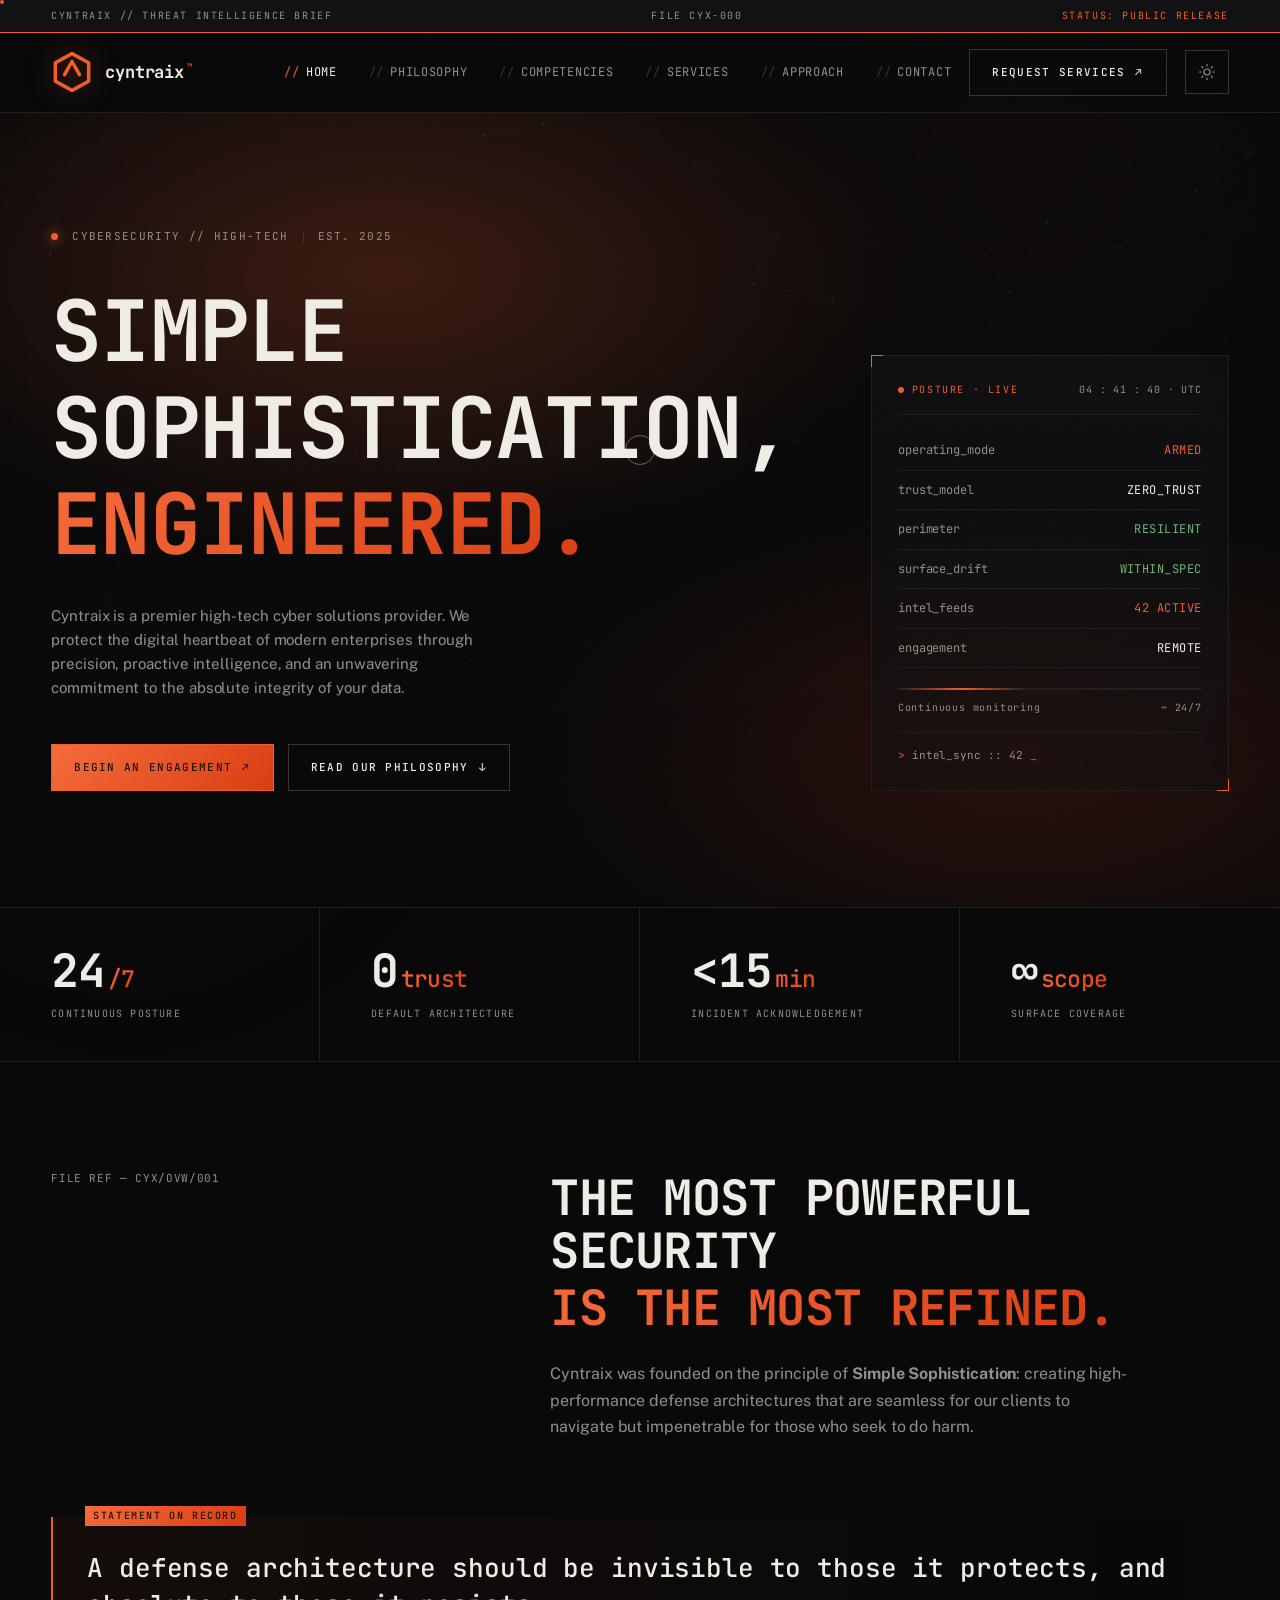
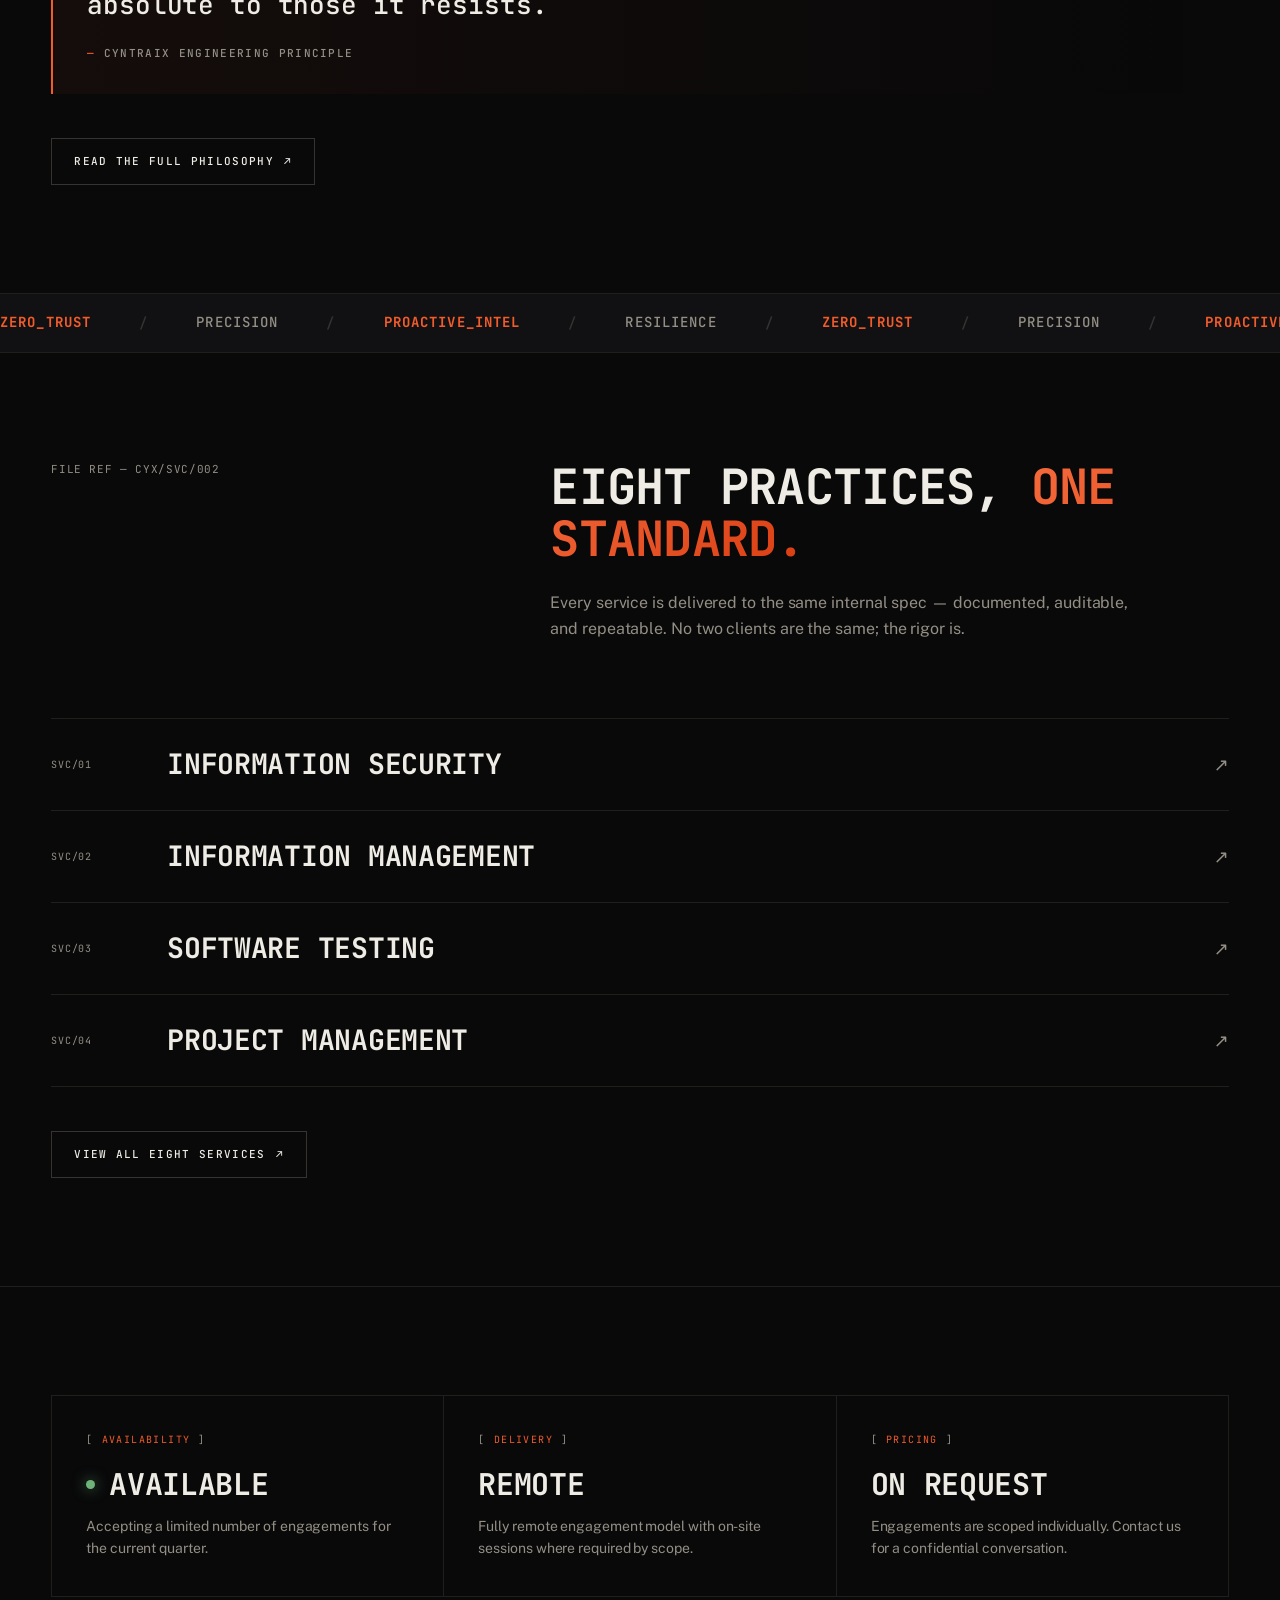
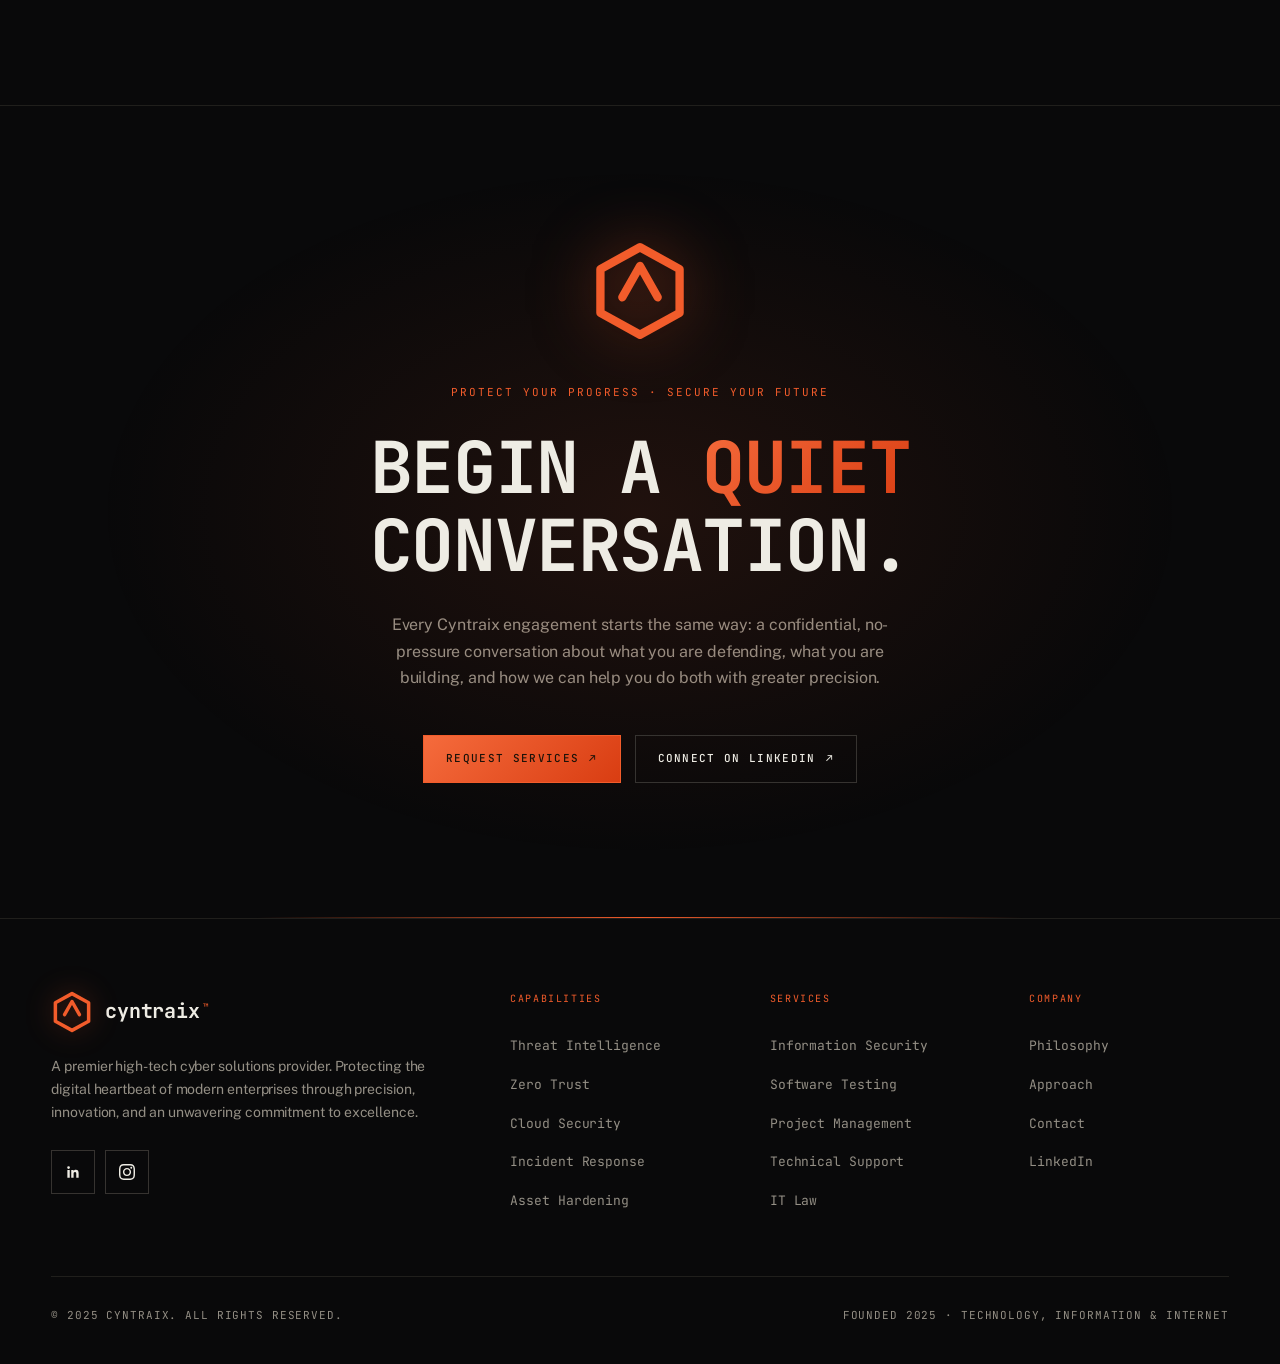
==== commit 3e827e76: "Make brand logo a bold theme-reactive inline SVG Replaces the static raster logo (nav, footer, CTA b" ====
--- a/index.html
+++ b/index.html
@@ -34,7 +34,10 @@
 <!-- ============ NAV ============ -->
 <nav class="top">
   <a href="index.html" class="brand" aria-label="Cyntraix home">
-    <img src="assets/img/logo.png" alt="" class="brand-mark" />
+    <svg class="brand-mark" viewBox="0 0 48 48" fill="none" xmlns="http://www.w3.org/2000/svg" aria-hidden="true">
+      <path d="M24 3 L43 13.5 V34.5 L24 45 L5 34.5 V13.5 Z" stroke-width="4" stroke-linejoin="round"/>
+      <path d="M15.5 27 L24 12 L32.5 27" stroke-width="4" stroke-linecap="round" stroke-linejoin="round"/>
+    </svg>
     <span class="brand-text">Cyntraix<sup>™</sup></span>
   </a>
   <div class="nav-right">
@@ -223,7 +226,10 @@
 
   <!-- ============ CTA BLOCK ============ -->
   <section class="cta-block" id="contact-teaser">
-    <img src="assets/img/logo.png" alt="" class="cta-mark" />
+    <svg class="cta-mark" viewBox="0 0 48 48" fill="none" xmlns="http://www.w3.org/2000/svg" aria-hidden="true">
+      <path d="M24 3 L43 13.5 V34.5 L24 45 L5 34.5 V13.5 Z" stroke-width="4" stroke-linejoin="round"/>
+      <path d="M15.5 27 L24 12 L32.5 27" stroke-width="4" stroke-linecap="round" stroke-linejoin="round"/>
+    </svg>
     <div class="eyebrow">Protect your progress · Secure your future</div>
     <h2 class="reveal">Begin a <em>quiet</em> conversation.</h2>
     <p class="sub">
@@ -244,7 +250,10 @@
   <div class="footer-grid">
     <div class="foot-brand">
       <div class="brand">
-        <img src="assets/img/logo.png" alt="" class="brand-mark" />
+        <svg class="brand-mark" viewBox="0 0 48 48" fill="none" xmlns="http://www.w3.org/2000/svg" aria-hidden="true">
+      <path d="M24 3 L43 13.5 V34.5 L24 45 L5 34.5 V13.5 Z" stroke-width="4" stroke-linejoin="round"/>
+      <path d="M15.5 27 L24 12 L32.5 27" stroke-width="4" stroke-linecap="round" stroke-linejoin="round"/>
+    </svg>
         <span class="brand-text">Cyntraix<sup>™</sup></span>
       </div>
       <p>
--- a/assets/css/style.css
+++ b/assets/css/style.css
@@ -220,10 +220,12 @@
   text-transform: lowercase;
 }
 .brand-mark {
-  width: 30px; height: 30px;
+  width: 42px; height: 42px;
   flex-shrink: 0;
   filter: drop-shadow(0 0 14px color-mix(in srgb, var(--accent) 40%, transparent));
 }
+.brand-mark path, .cta-mark path { stroke: var(--accent); transition: stroke 0.3s var(--ease-soft); }
+.brand:hover .brand-mark path { stroke: var(--accent-light); }
 .brand-text sup {
   color: var(--accent);
   font-size: 9px;
@@ -284,7 +286,7 @@
      mobile menu isn't visible behind the nav anyway. */
   nav.top { backdrop-filter: none; -webkit-backdrop-filter: none; }
   .nav-links {
-    position: fixed; top: 70px; right: 0; bottom: 0; left: 0;
+    position: fixed; top: 77px; right: 0; bottom: 0; left: 0;
     flex-direction: column; align-items: flex-start; gap: 0;
     background: var(--void);
     padding: 12px var(--gutter) 40px;
@@ -927,7 +929,7 @@
   content: ""; position: absolute; bottom: 0; left: 50%; transform: translateX(-50%);
   width: 60%; height: 1px; background: linear-gradient(90deg, transparent, var(--accent), transparent);
 }
-.cta-mark { width: 72px; height: 72px; margin: 0 auto 36px; filter: drop-shadow(0 0 30px color-mix(in srgb, var(--accent) 50%, transparent)); animation: floaty 6s ease-in-out infinite; }
+.cta-mark { width: 100px; height: 100px; margin: 0 auto 36px; filter: drop-shadow(0 0 30px color-mix(in srgb, var(--accent) 50%, transparent)); animation: floaty 6s ease-in-out infinite; }
 @keyframes floaty { 0%, 100% { transform: translateY(0); } 50% { transform: translateY(-8px); } }
 .cta-block .eyebrow { font-family: var(--mono); font-size: 11px; letter-spacing: 0.18em; text-transform: uppercase; color: var(--accent); margin-bottom: 28px; }
 .cta-block h2 {
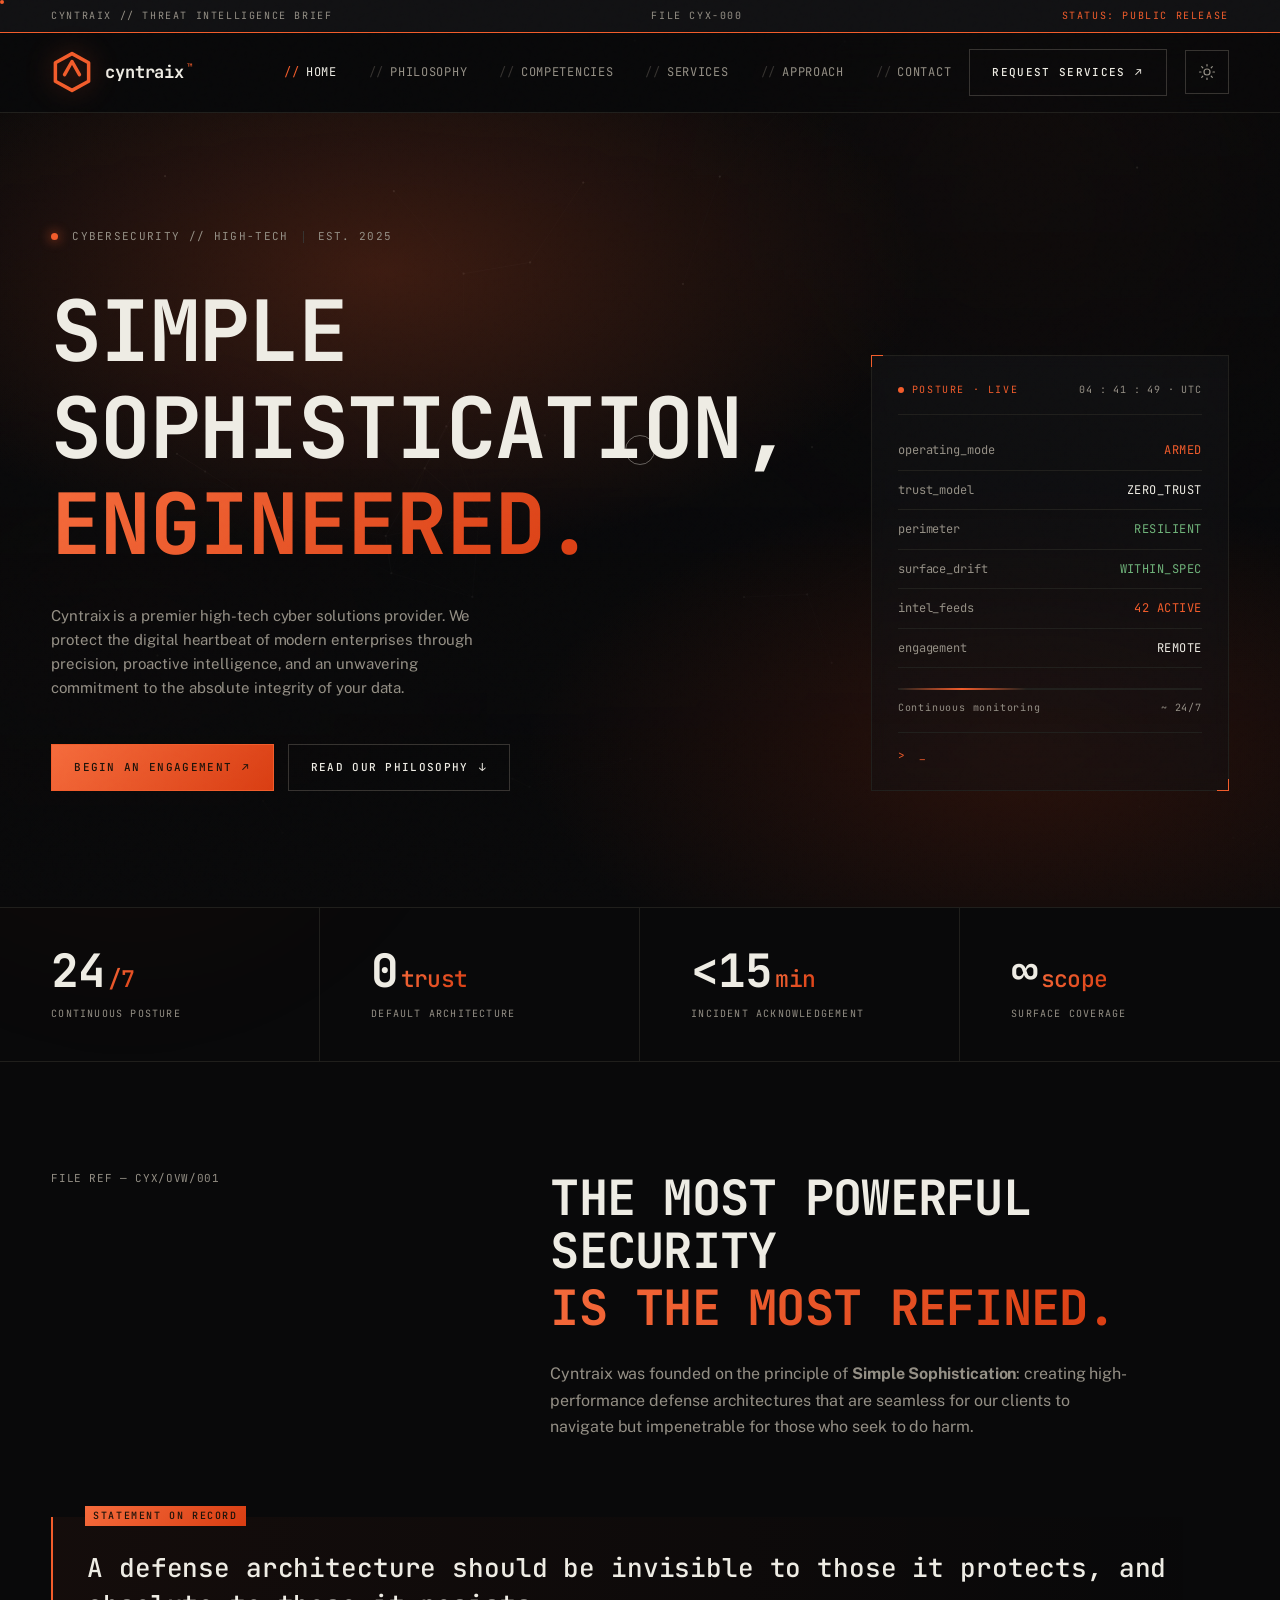
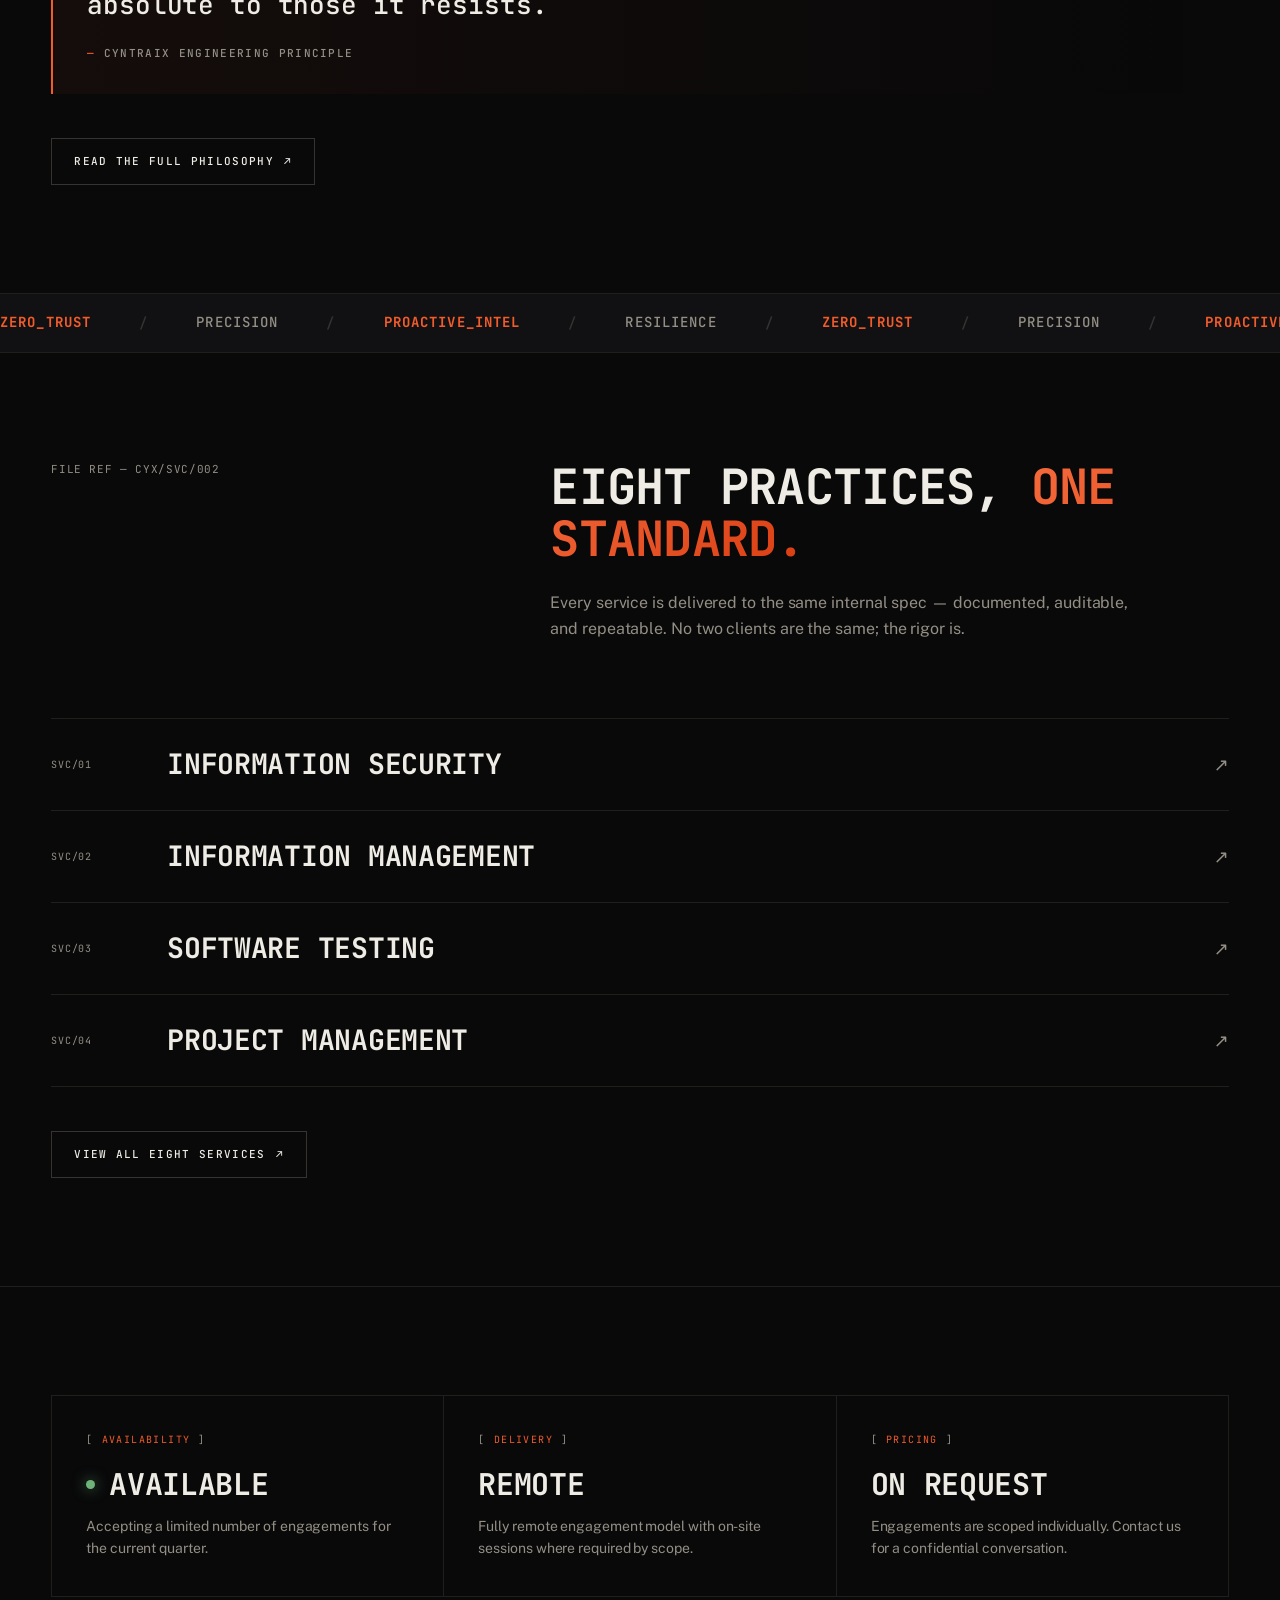
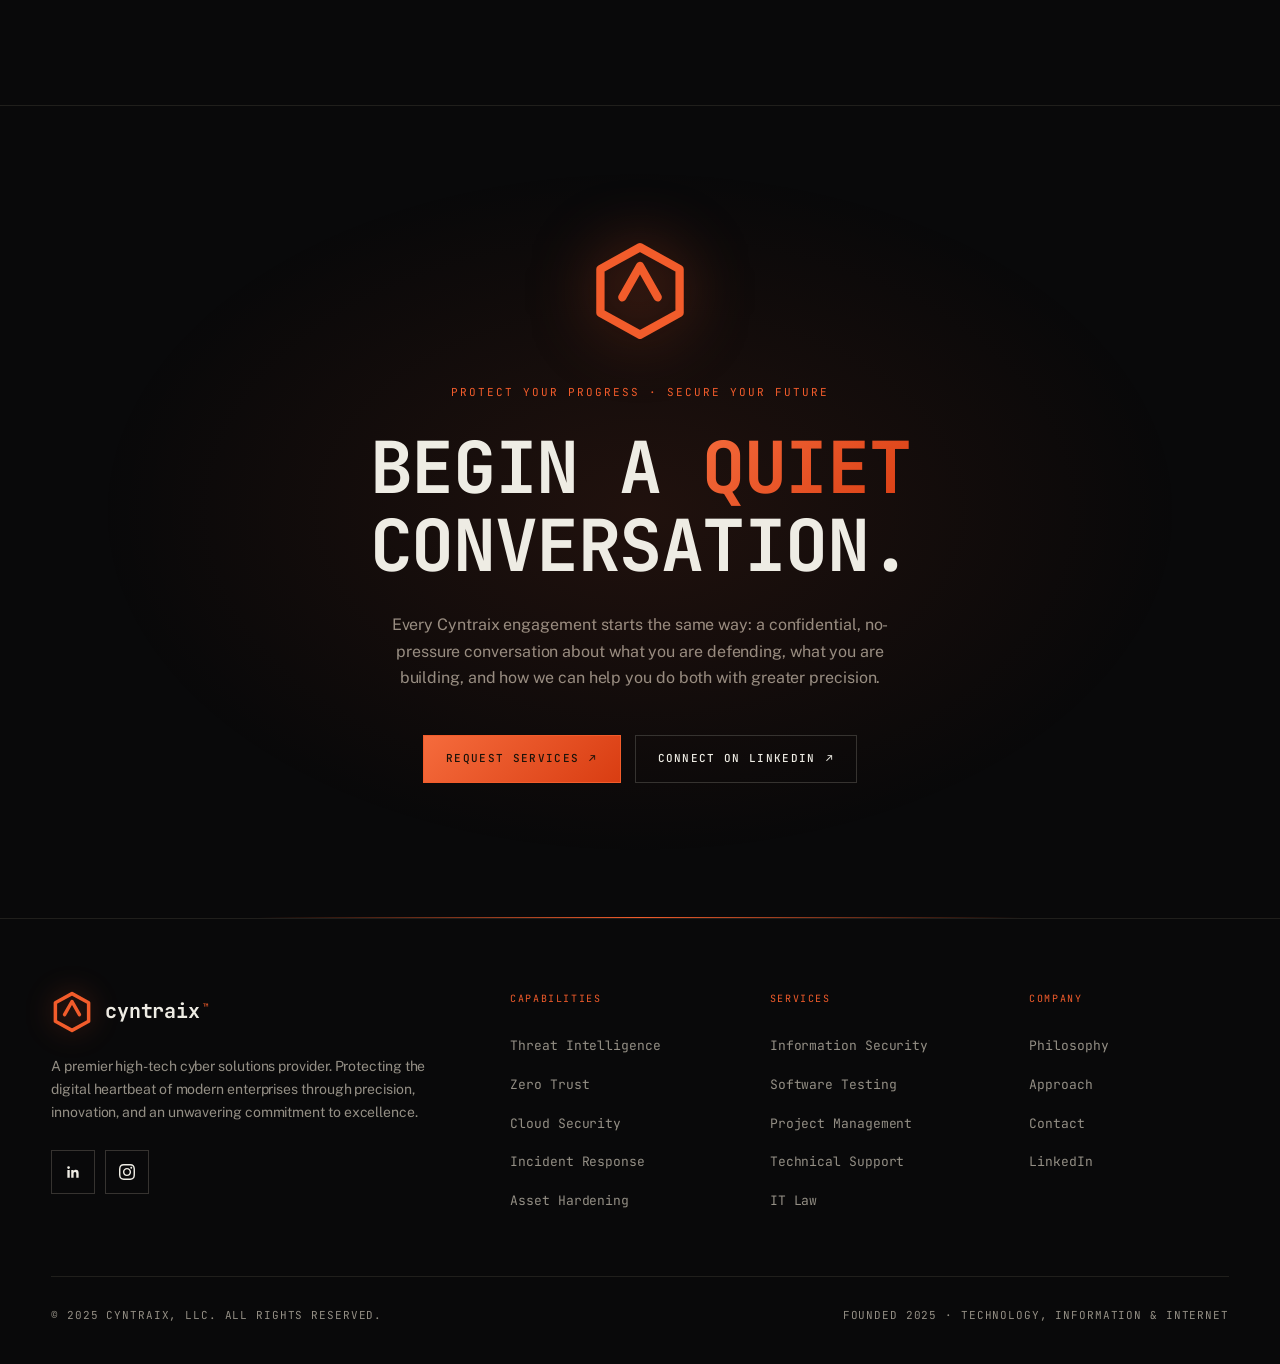
==== commit d830334c: "Update footer copyright to legal entity name Cyntraix, LLC Alabama LLC registration is now on file, " ====
--- a/index.html
+++ b/index.html
@@ -300,7 +300,7 @@
     </div>
   </div>
   <div class="foot-base">
-    <span>&copy; 2025 Cyntraix. All rights reserved.</span>
+    <span>&copy; 2025 Cyntraix, LLC. All rights reserved.</span>
     <span>Founded 2025 · Technology, Information &amp; Internet</span>
   </div>
 </footer>
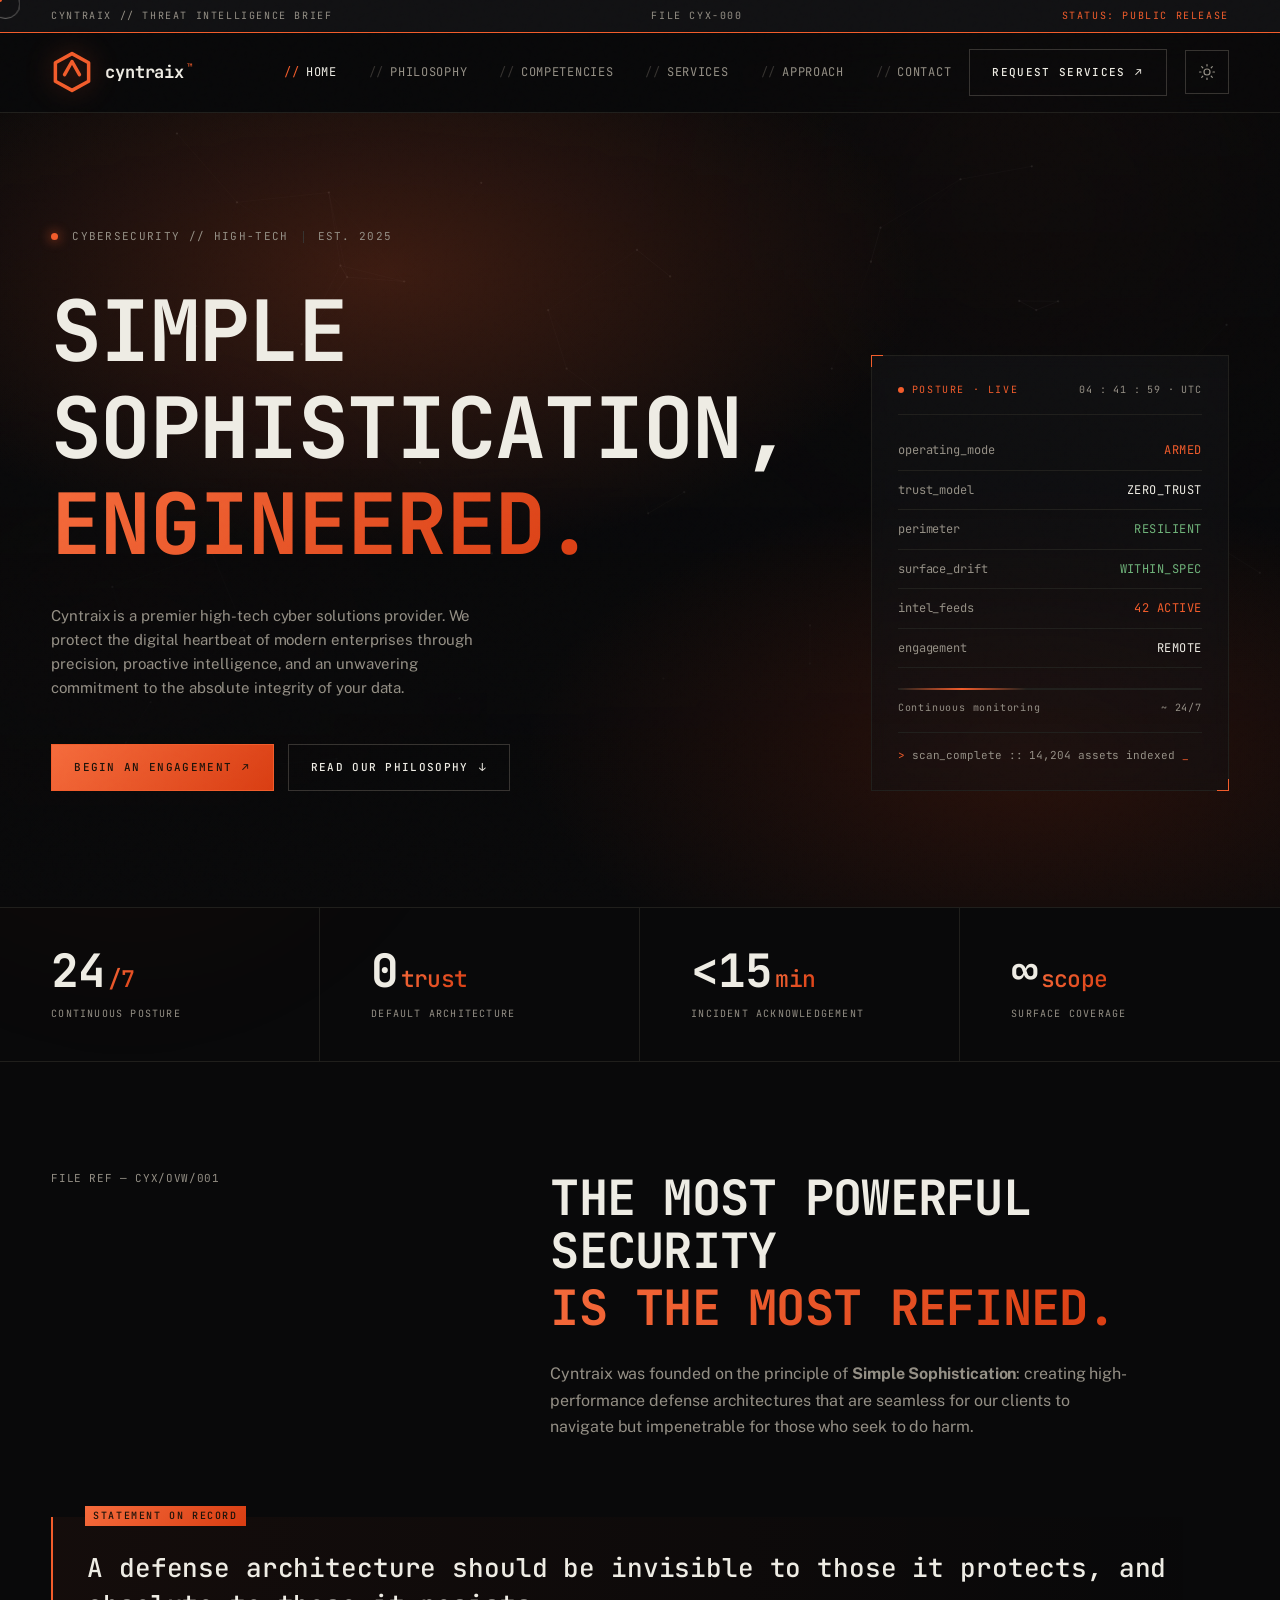
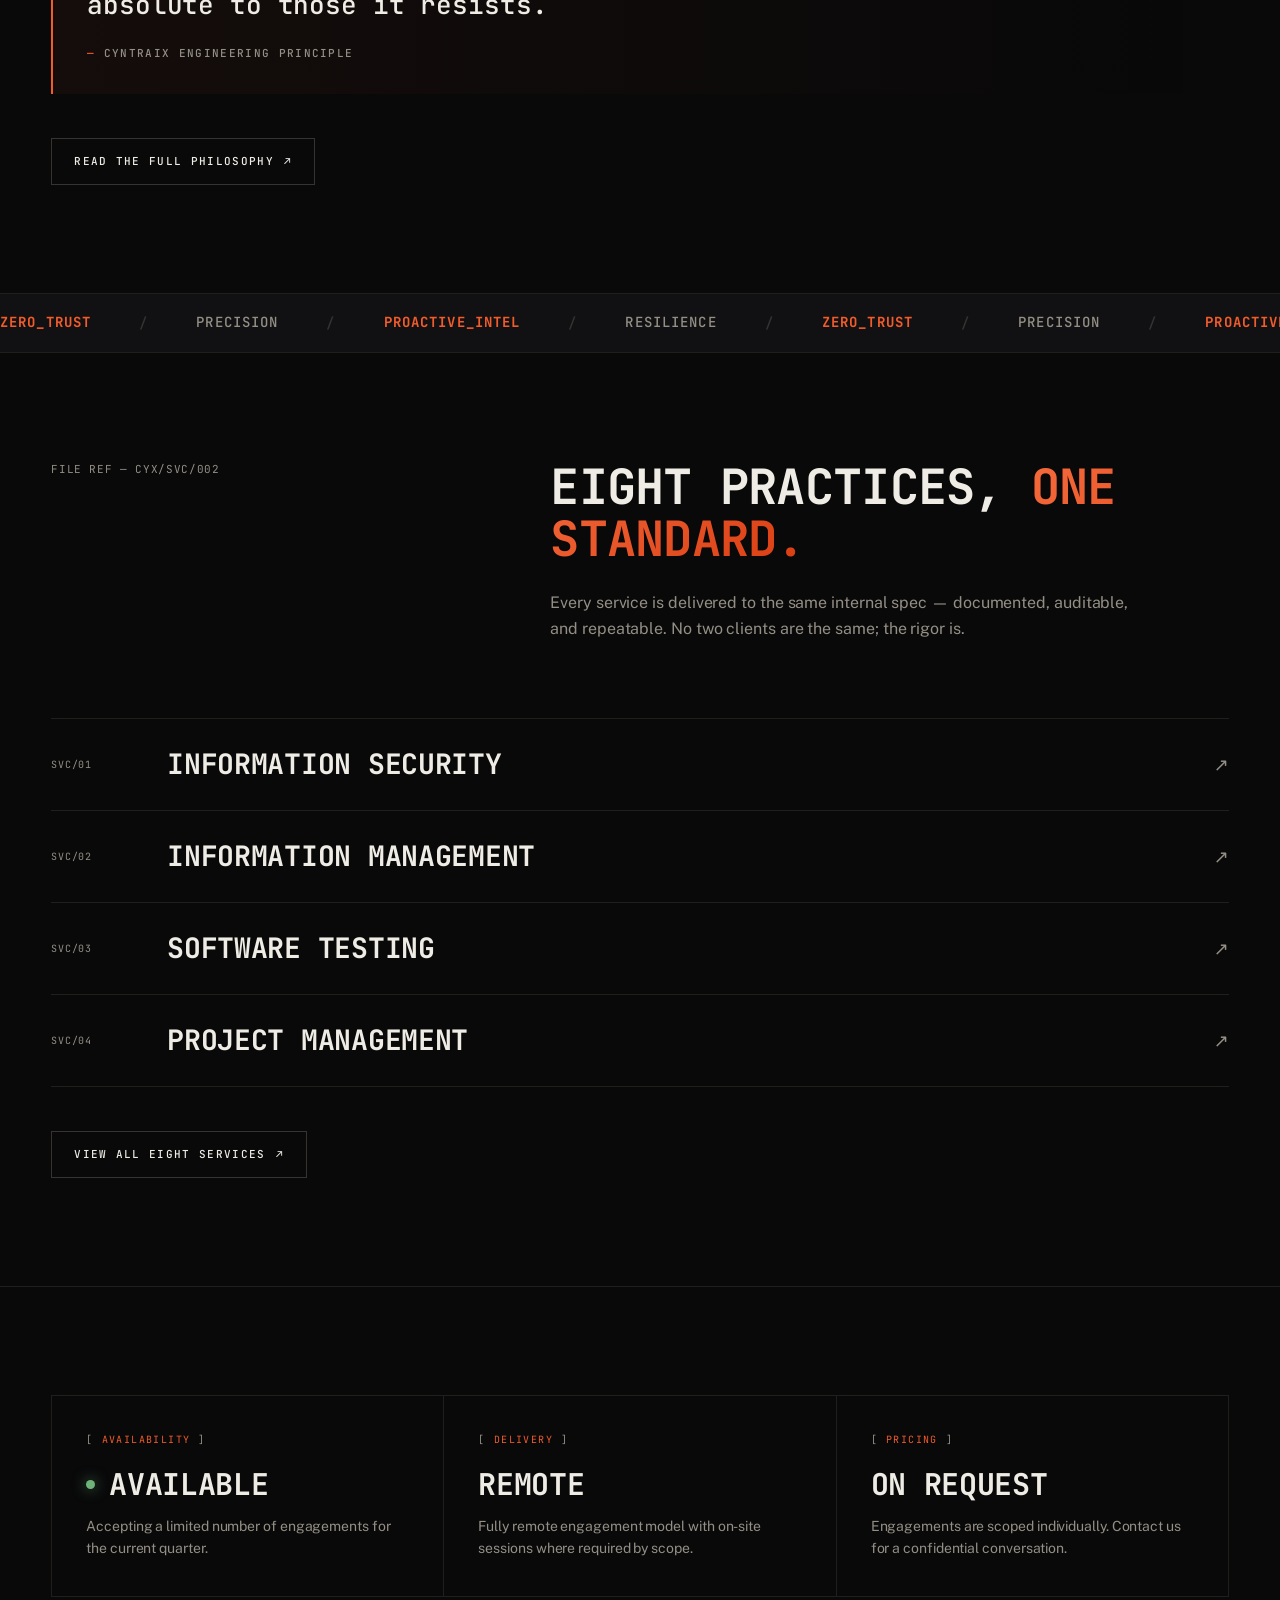
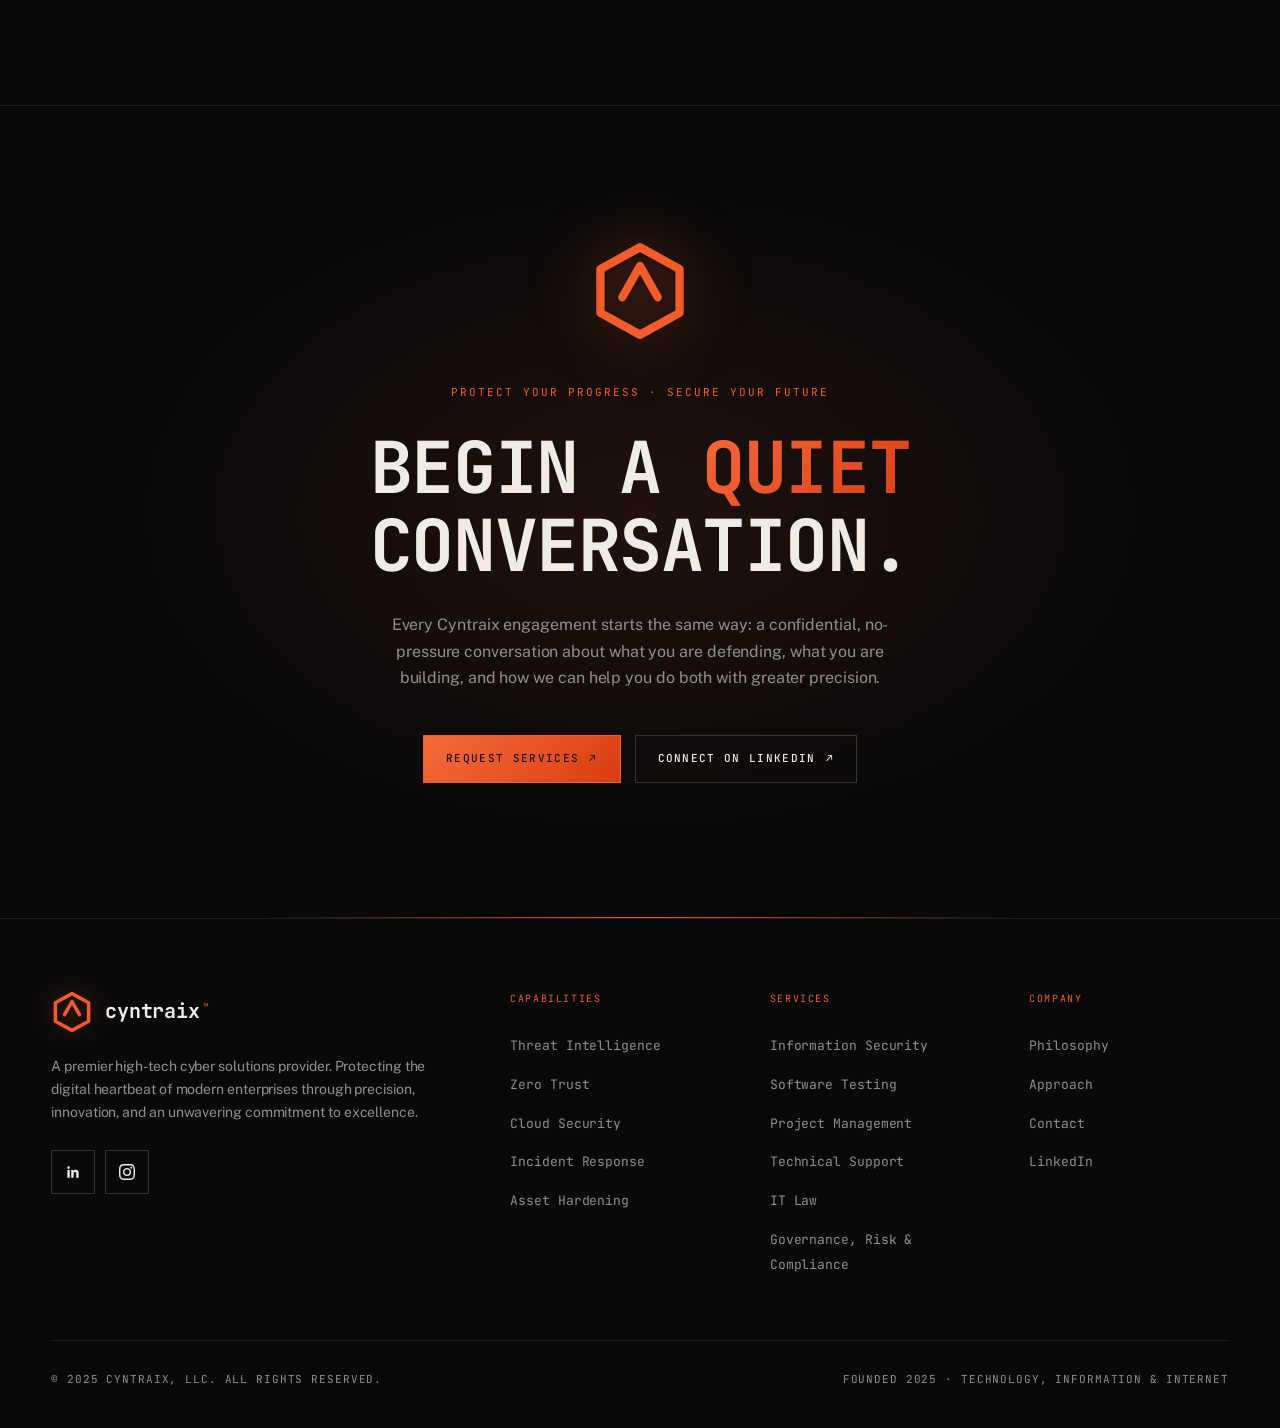
==== commit 13464756: "Add Governance, Risk & Compliance as a named ninth service The county business-license filing descri" ====
--- a/index.html
+++ b/index.html
@@ -287,6 +287,7 @@
         <li><a href="services.html">Project Management</a></li>
         <li><a href="services.html">Technical Support</a></li>
         <li><a href="services.html">IT Law</a></li>
+        <li><a href="services.html">Governance, Risk &amp; Compliance</a></li>
       </ul>
     </div>
     <div class="foot-col">
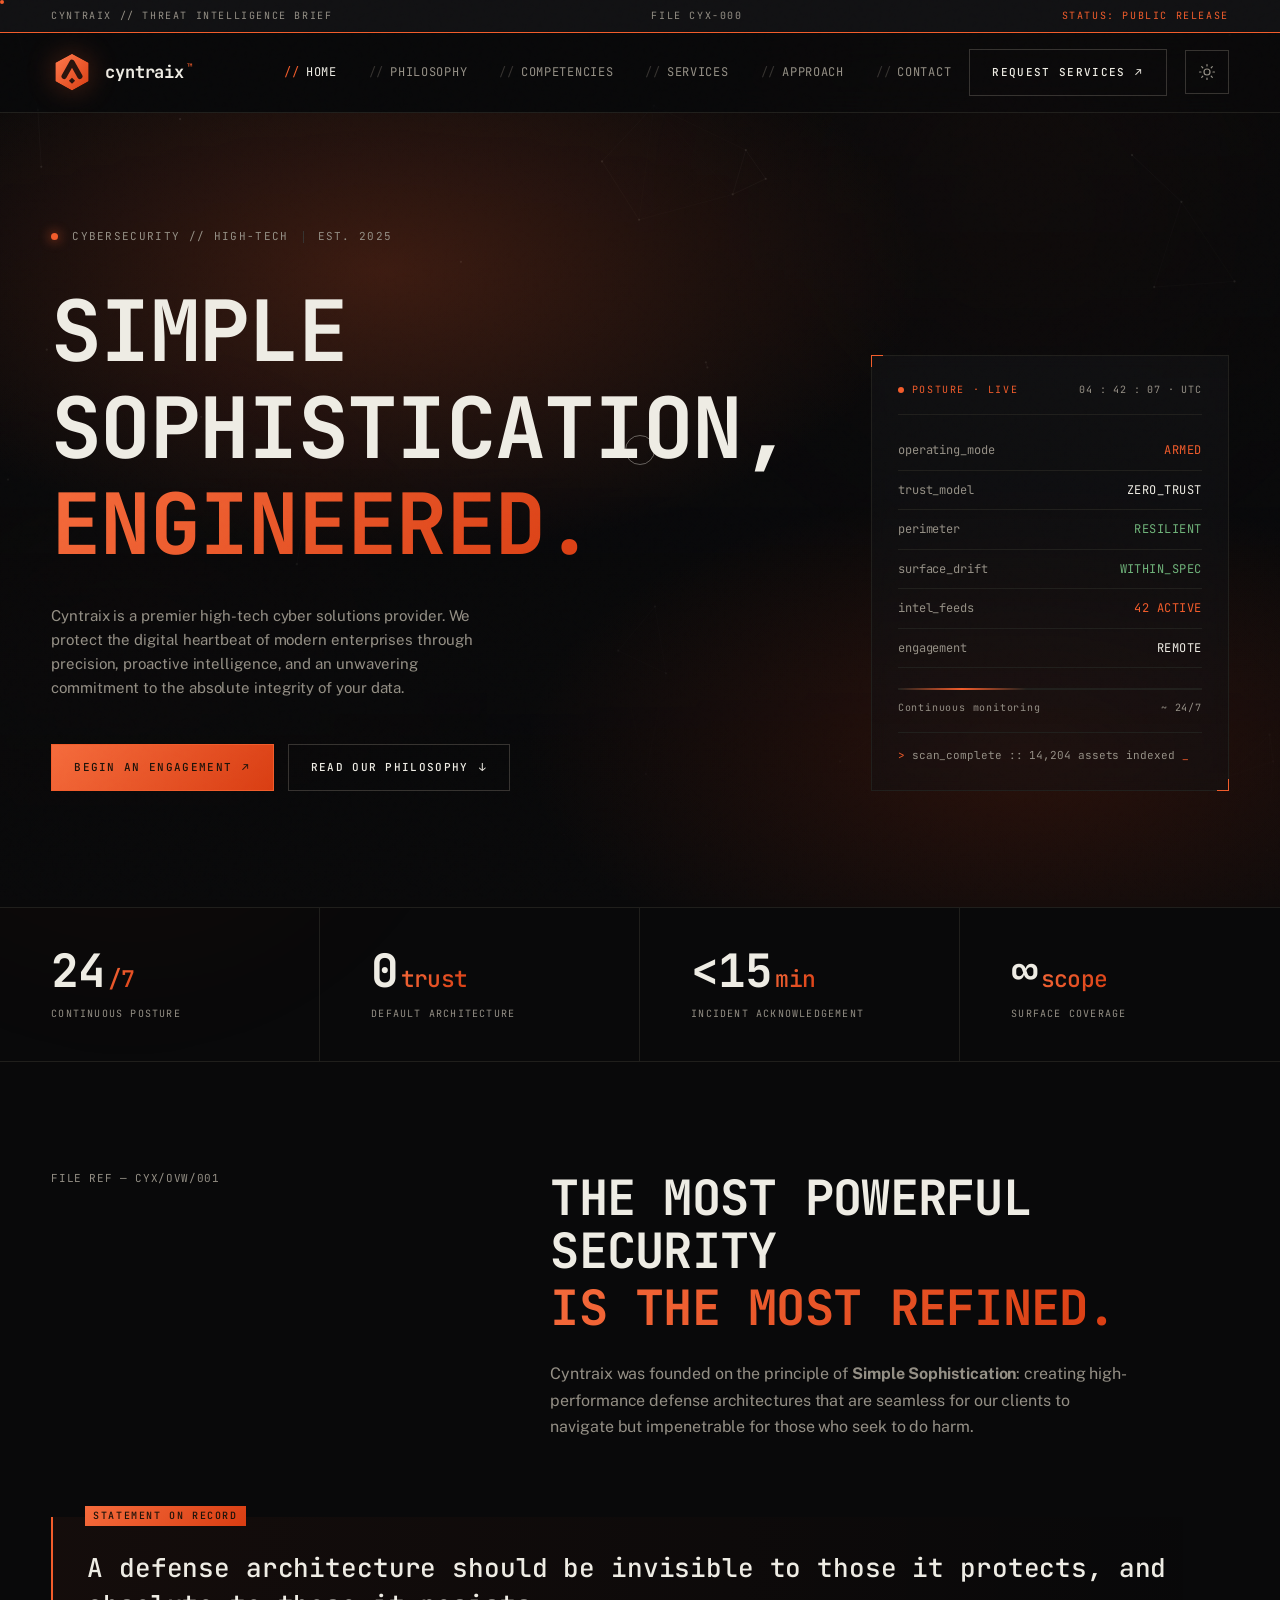
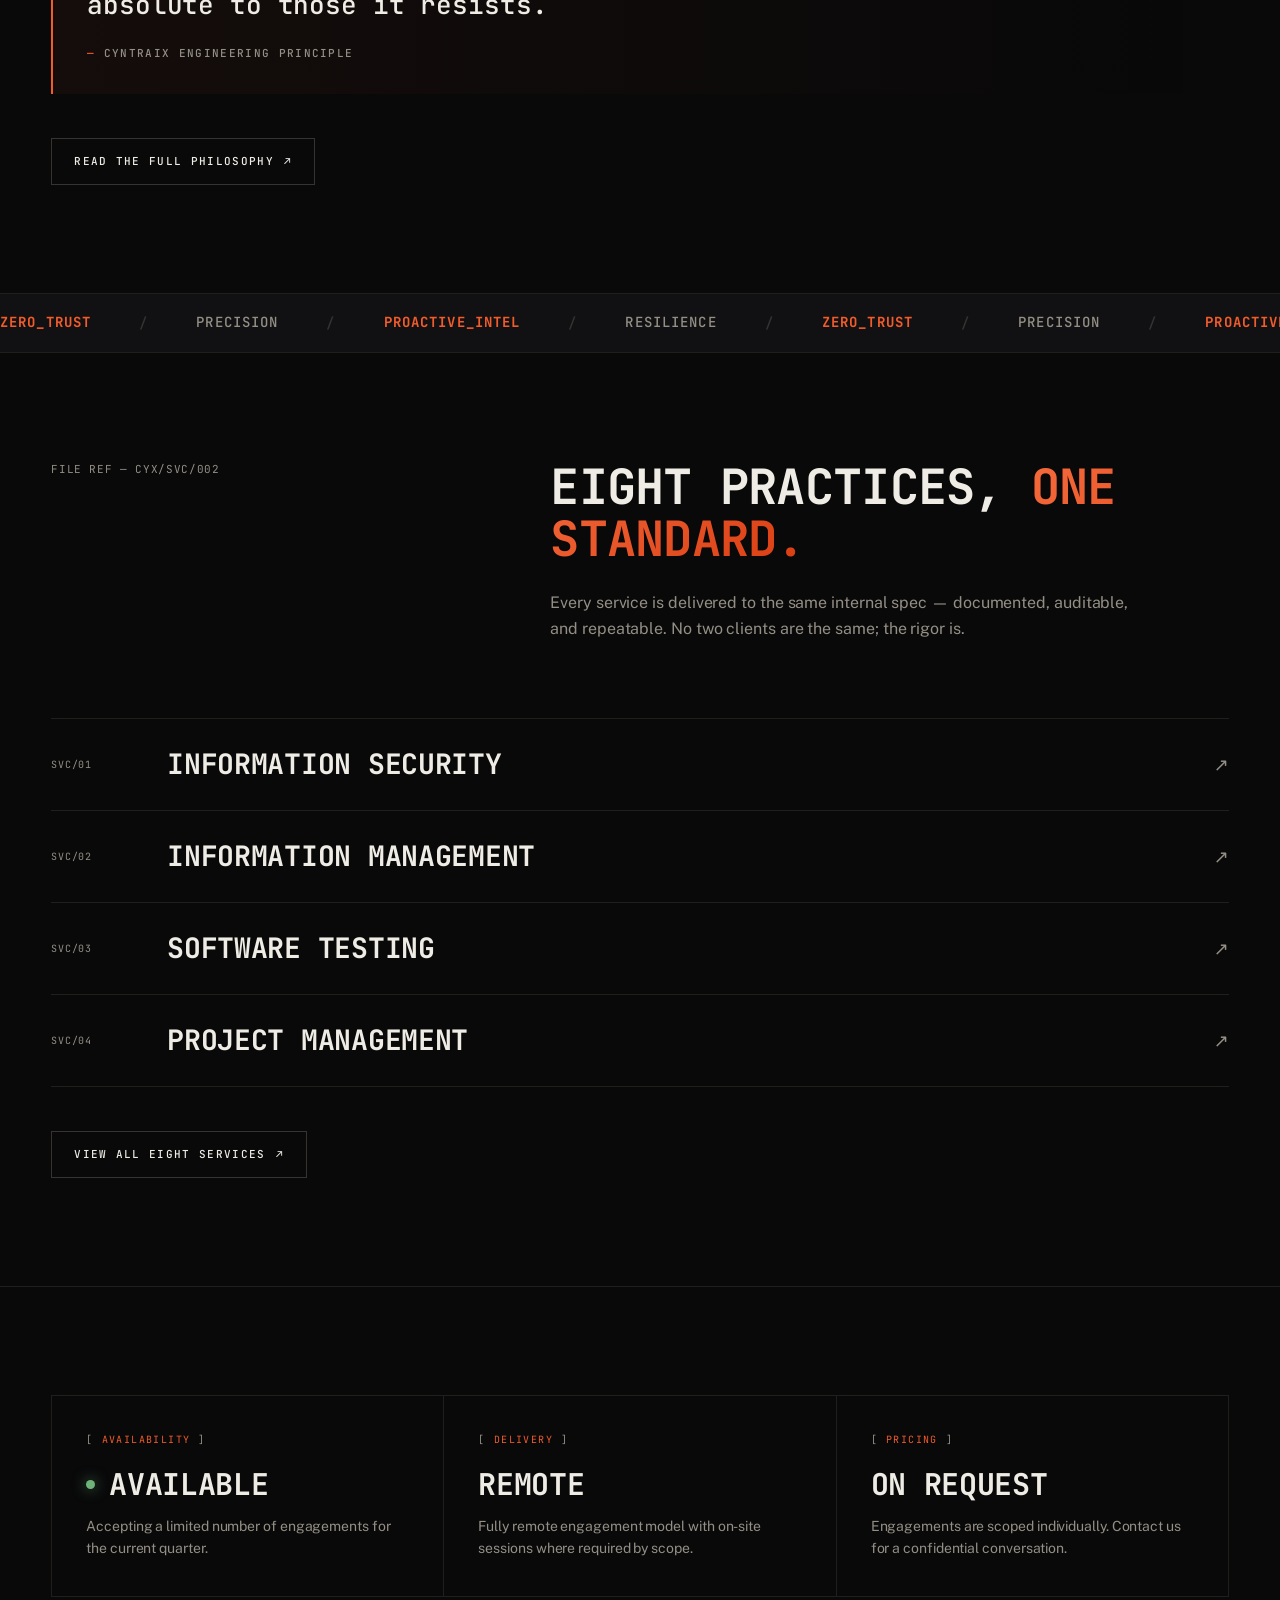
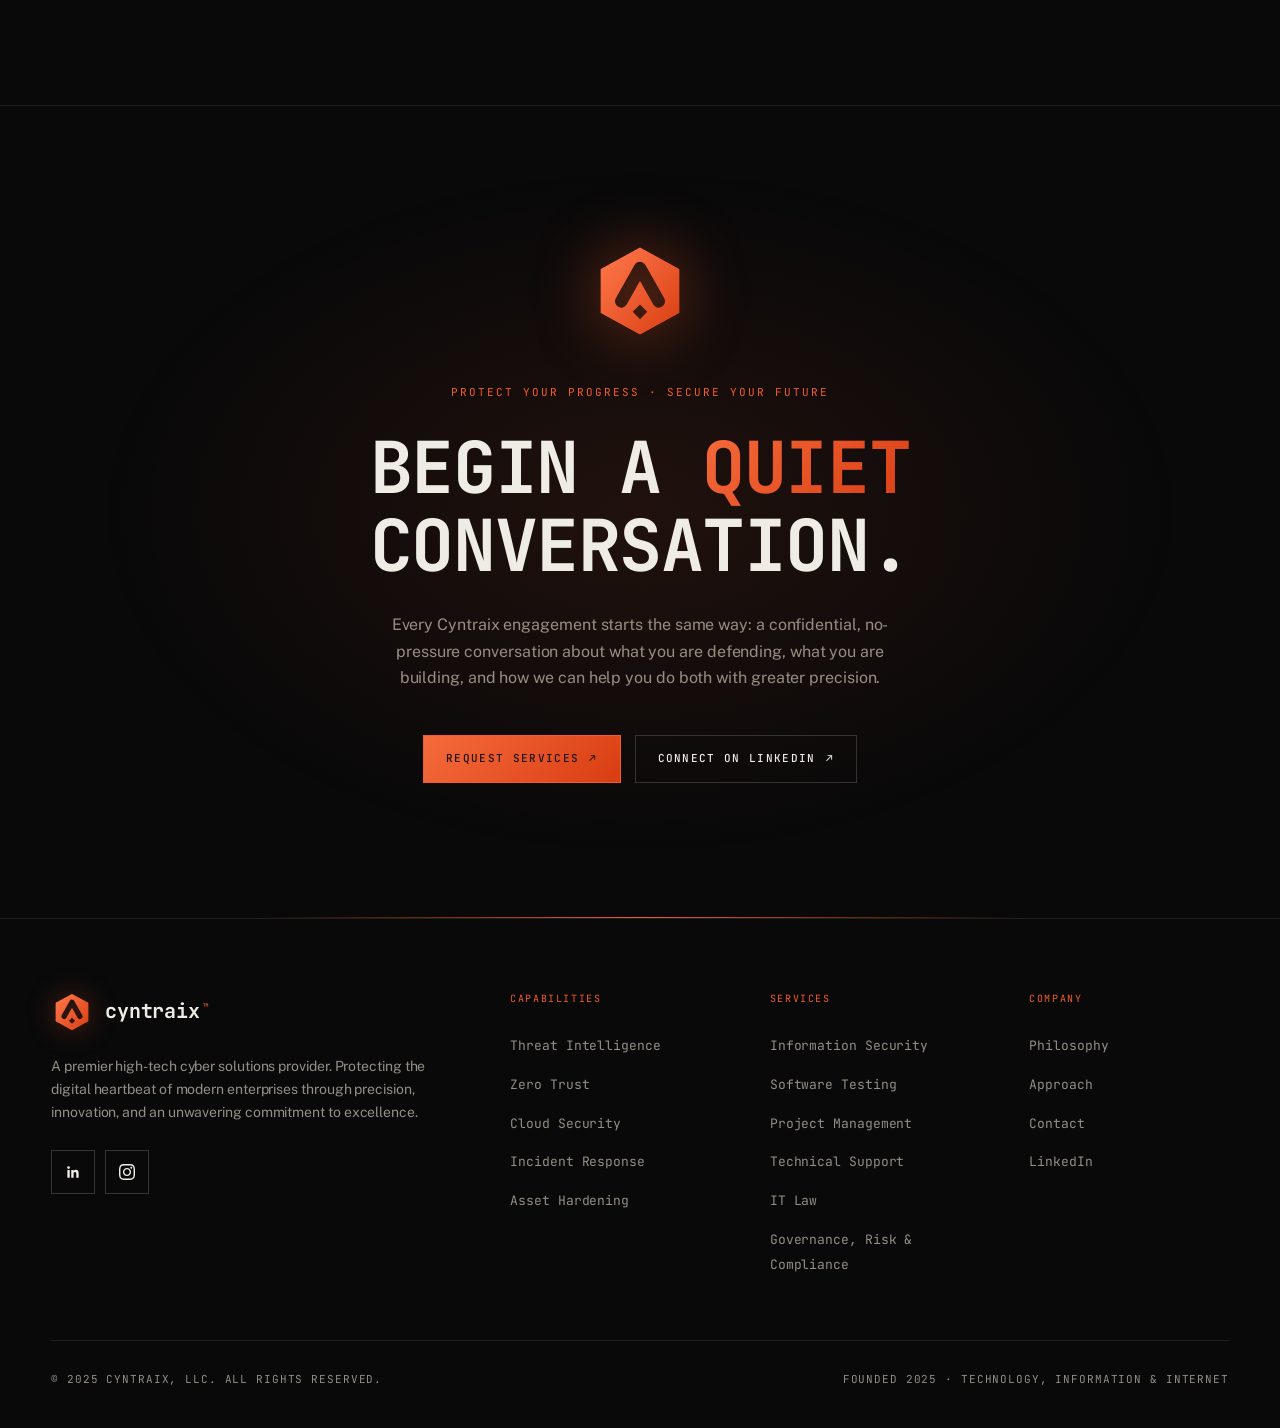
==== commit 9f1cdc82: "Redesign logo as a solid gradient-filled mark Replaces the thin stroke-outline hexagon with a bolder" ====
--- a/index.html
+++ b/index.html
@@ -34,9 +34,19 @@
 <!-- ============ NAV ============ -->
 <nav class="top">
   <a href="index.html" class="brand" aria-label="Cyntraix home">
-    <svg class="brand-mark" viewBox="0 0 48 48" fill="none" xmlns="http://www.w3.org/2000/svg" aria-hidden="true">
-      <path d="M24 3 L43 13.5 V34.5 L24 45 L5 34.5 V13.5 Z" stroke-width="4" stroke-linejoin="round"/>
-      <path d="M15.5 27 L24 12 L32.5 27" stroke-width="4" stroke-linecap="round" stroke-linejoin="round"/>
+    <svg class="brand-mark" viewBox="0 0 48 48" xmlns="http://www.w3.org/2000/svg" aria-hidden="true">
+      <defs>
+        <linearGradient id="logoGradNav" x1="0" y1="0" x2="1" y2="1">
+          <stop offset="0%" style="stop-color:var(--accent-light)" />
+          <stop offset="100%" style="stop-color:var(--accent-deep)" />
+        </linearGradient>
+        <mask id="logoMaskNav">
+          <path d="M24 3 L43 13.5 V34.5 L24 45 L5 34.5 V13.5 Z" fill="#fff" />
+          <path d="M15 29 L24 13 L33 29" fill="none" stroke="#000" stroke-width="6" stroke-linecap="round" stroke-linejoin="round" />
+          <path d="M24 30.5 L27.5 34 L24 37.5 L20.5 34 Z" fill="#000" />
+        </mask>
+      </defs>
+      <path d="M24 3 L43 13.5 V34.5 L24 45 L5 34.5 V13.5 Z" fill="url(#logoGradNav)" mask="url(#logoMaskNav)" />
     </svg>
     <span class="brand-text">Cyntraix<sup>™</sup></span>
   </a>
@@ -226,9 +236,19 @@
 
   <!-- ============ CTA BLOCK ============ -->
   <section class="cta-block" id="contact-teaser">
-    <svg class="cta-mark" viewBox="0 0 48 48" fill="none" xmlns="http://www.w3.org/2000/svg" aria-hidden="true">
-      <path d="M24 3 L43 13.5 V34.5 L24 45 L5 34.5 V13.5 Z" stroke-width="4" stroke-linejoin="round"/>
-      <path d="M15.5 27 L24 12 L32.5 27" stroke-width="4" stroke-linecap="round" stroke-linejoin="round"/>
+    <svg class="cta-mark" viewBox="0 0 48 48" xmlns="http://www.w3.org/2000/svg" aria-hidden="true">
+      <defs>
+        <linearGradient id="logoGradCta" x1="0" y1="0" x2="1" y2="1">
+          <stop offset="0%" style="stop-color:var(--accent-light)" />
+          <stop offset="100%" style="stop-color:var(--accent-deep)" />
+        </linearGradient>
+        <mask id="logoMaskCta">
+          <path d="M24 3 L43 13.5 V34.5 L24 45 L5 34.5 V13.5 Z" fill="#fff" />
+          <path d="M15 29 L24 13 L33 29" fill="none" stroke="#000" stroke-width="6" stroke-linecap="round" stroke-linejoin="round" />
+          <path d="M24 30.5 L27.5 34 L24 37.5 L20.5 34 Z" fill="#000" />
+        </mask>
+      </defs>
+      <path d="M24 3 L43 13.5 V34.5 L24 45 L5 34.5 V13.5 Z" fill="url(#logoGradCta)" mask="url(#logoMaskCta)" />
     </svg>
     <div class="eyebrow">Protect your progress · Secure your future</div>
     <h2 class="reveal">Begin a <em>quiet</em> conversation.</h2>
@@ -250,10 +270,20 @@
   <div class="footer-grid">
     <div class="foot-brand">
       <div class="brand">
-        <svg class="brand-mark" viewBox="0 0 48 48" fill="none" xmlns="http://www.w3.org/2000/svg" aria-hidden="true">
-      <path d="M24 3 L43 13.5 V34.5 L24 45 L5 34.5 V13.5 Z" stroke-width="4" stroke-linejoin="round"/>
-      <path d="M15.5 27 L24 12 L32.5 27" stroke-width="4" stroke-linecap="round" stroke-linejoin="round"/>
-    </svg>
+        <svg class="brand-mark" viewBox="0 0 48 48" xmlns="http://www.w3.org/2000/svg" aria-hidden="true">
+          <defs>
+            <linearGradient id="logoGradFoot" x1="0" y1="0" x2="1" y2="1">
+              <stop offset="0%" style="stop-color:var(--accent-light)" />
+              <stop offset="100%" style="stop-color:var(--accent-deep)" />
+            </linearGradient>
+            <mask id="logoMaskFoot">
+              <path d="M24 3 L43 13.5 V34.5 L24 45 L5 34.5 V13.5 Z" fill="#fff" />
+              <path d="M15 29 L24 13 L33 29" fill="none" stroke="#000" stroke-width="6" stroke-linecap="round" stroke-linejoin="round" />
+              <path d="M24 30.5 L27.5 34 L24 37.5 L20.5 34 Z" fill="#000" />
+            </mask>
+          </defs>
+          <path d="M24 3 L43 13.5 V34.5 L24 45 L5 34.5 V13.5 Z" fill="url(#logoGradFoot)" mask="url(#logoMaskFoot)" />
+        </svg>
         <span class="brand-text">Cyntraix<sup>™</sup></span>
       </div>
       <p>
--- a/assets/css/style.css
+++ b/assets/css/style.css
@@ -223,9 +223,12 @@
   width: 42px; height: 42px;
   flex-shrink: 0;
   filter: drop-shadow(0 0 14px color-mix(in srgb, var(--accent) 40%, transparent));
-}
-.brand-mark path, .cta-mark path { stroke: var(--accent); transition: stroke 0.3s var(--ease-soft); }
-.brand:hover .brand-mark path { stroke: var(--accent-light); }
+  transition: filter 0.3s var(--ease-soft), transform 0.3s var(--ease-soft);
+}
+.brand:hover .brand-mark {
+  filter: drop-shadow(0 0 20px color-mix(in srgb, var(--accent) 60%, transparent)) brightness(1.12);
+  transform: translateY(-1px);
+}
 .brand-text sup {
   color: var(--accent);
   font-size: 9px;
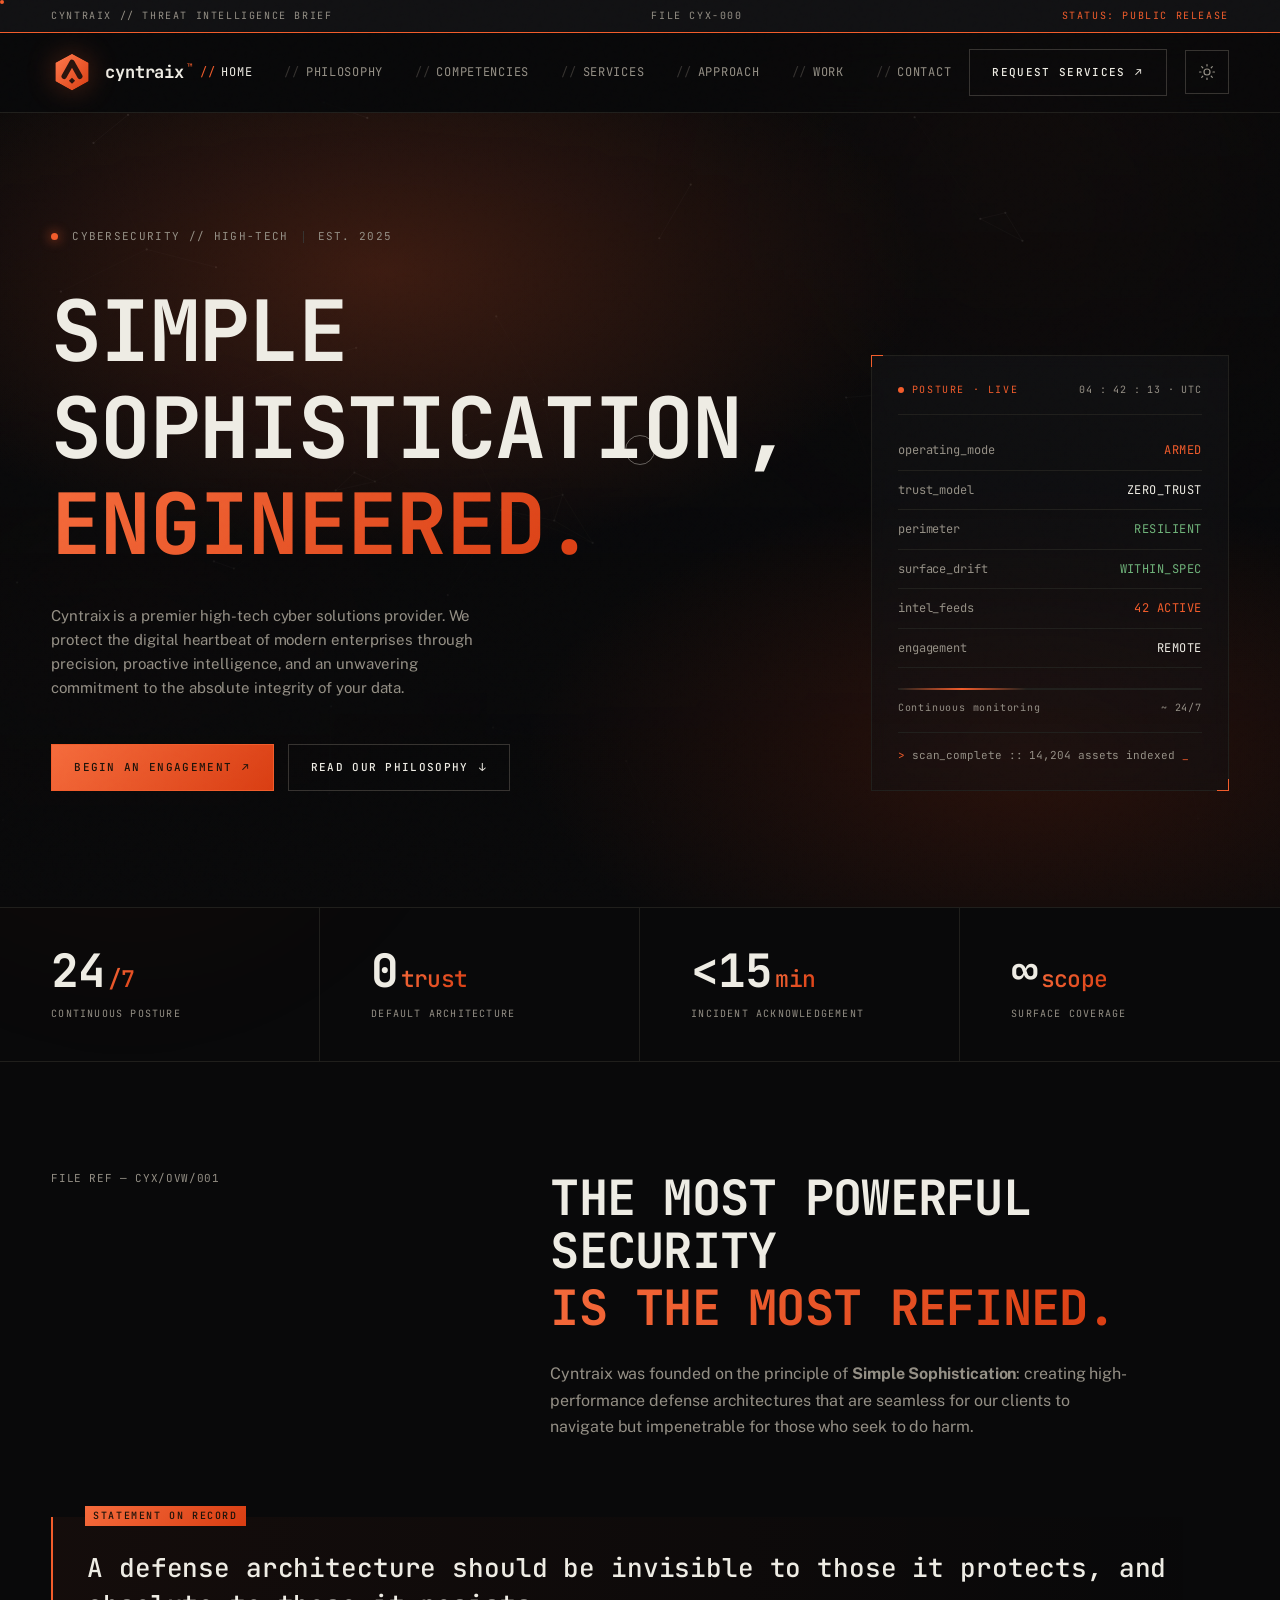
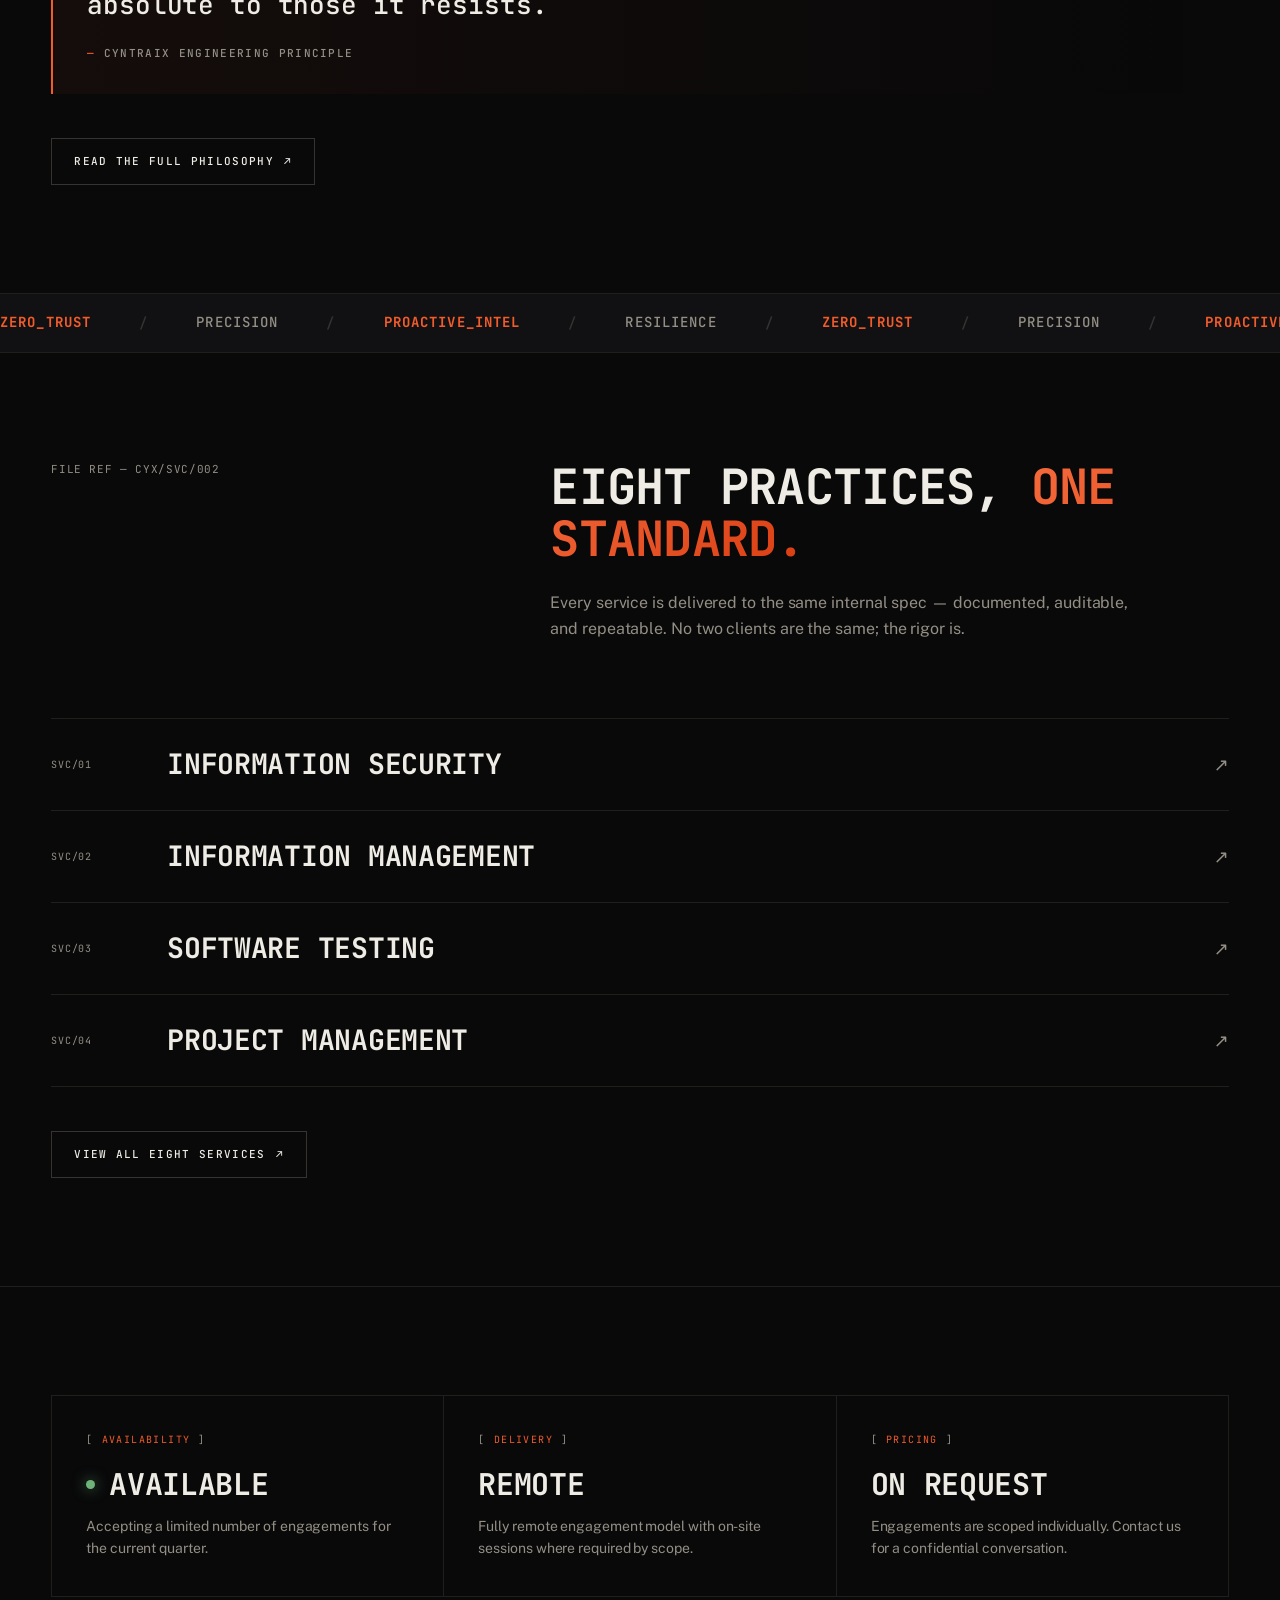
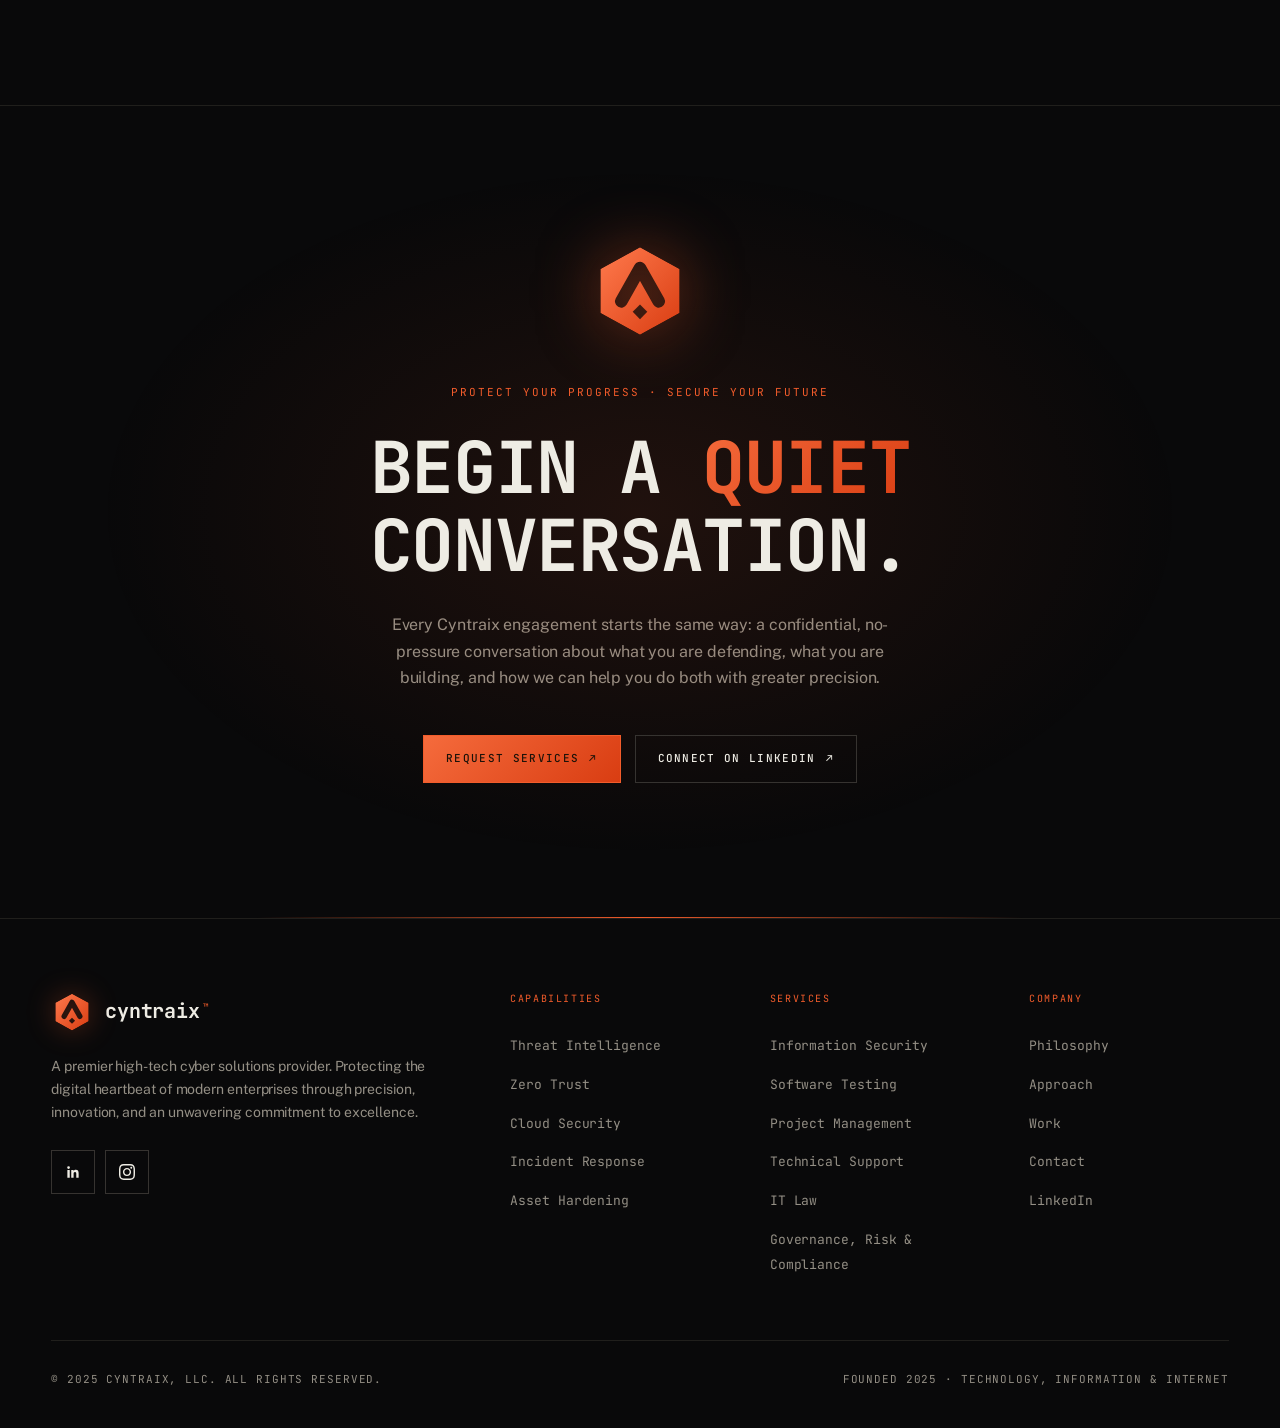
==== commit 4348bfdb: "Add a Work page with a real case study and an attributed resource Features OT Vulnerability Lab, an " ====
--- a/index.html
+++ b/index.html
@@ -57,6 +57,7 @@
       <a href="competencies.html">Competencies</a>
       <a href="services.html">Services</a>
       <a href="approach.html">Approach</a>
+      <a href="work.html">Work</a>
       <a href="contact.html">Contact</a>
     </div>
     <a href="contact.html" class="cta-btn">Request services <span class="arrow" aria-hidden="true">↗</span></a>
@@ -325,6 +326,7 @@
       <ul>
         <li><a href="philosophy.html">Philosophy</a></li>
         <li><a href="approach.html">Approach</a></li>
+        <li><a href="work.html">Work</a></li>
         <li><a href="contact.html">Contact</a></li>
         <li><a href="https://www.linkedin.com/company/cyntraix/" target="_blank" rel="noopener">LinkedIn</a></li>
       </ul>
--- a/assets/css/style.css
+++ b/assets/css/style.css
@@ -999,6 +999,52 @@
 .foot-base a { color: var(--ink-dim); transition: color 0.3s var(--ease-soft); }
 .foot-base a:hover { color: var(--accent); }
 
+/* ============ WORK / CASE STUDIES ============ */
+.case-study {
+  border: 1px solid var(--line);
+  background: var(--panel);
+  padding: 44px 36px;
+  display: flex; flex-direction: column; gap: 28px;
+}
+.case-idx {
+  font-family: var(--mono); font-size: 11px; letter-spacing: 0.14em; text-transform: uppercase;
+  color: var(--accent);
+}
+.case-study h2 {
+  font-family: var(--mono); font-weight: 700;
+  font-size: clamp(22px, 2.8vw, 34px);
+  line-height: 1.2; letter-spacing: -0.01em;
+  margin-top: 10px;
+}
+.case-study h2 em { font-style: normal; color: var(--accent); }
+.case-desc { color: var(--ink-dim); font-size: 15px; line-height: 1.75; max-width: 68ch; }
+.case-stats {
+  display: flex; flex-wrap: wrap; gap: 32px;
+  padding: 24px 0; border-top: 1px solid var(--line); border-bottom: 1px solid var(--line);
+}
+.case-stats .stat-num { font-family: var(--mono); font-weight: 700; font-size: 22px; color: var(--ink); }
+.case-stats .stat-lbl {
+  font-family: var(--mono); font-size: 10px; letter-spacing: 0.1em; text-transform: uppercase;
+  color: var(--ink-dim); margin-top: 4px;
+}
+.case-tags { display: flex; flex-wrap: wrap; gap: 8px; }
+.case-tag {
+  font-family: var(--mono); font-size: 10px; letter-spacing: 0.08em; text-transform: uppercase;
+  color: var(--ink-dim); border: 1px solid var(--line-bright); padding: 6px 12px;
+}
+.case-actions { display: flex; flex-wrap: wrap; gap: 14px; }
+
+.resource-note {
+  border: 1px dashed var(--line-bright);
+  padding: 32px;
+  display: flex; flex-direction: column; gap: 12px;
+  align-items: flex-start;
+}
+.resource-note h3 { font-family: var(--mono); font-weight: 700; font-size: 20px; margin-top: 6px; }
+.resource-note p { color: var(--ink-dim); font-size: 14px; line-height: 1.75; max-width: 68ch; }
+.resource-note .attribution { font-size: 12.5px; font-style: italic; }
+.resource-note .cta-btn { margin-top: 6px; }
+
 /* ============ 404 ============ */
 .error-page {
   min-height: calc(100vh - 106px);
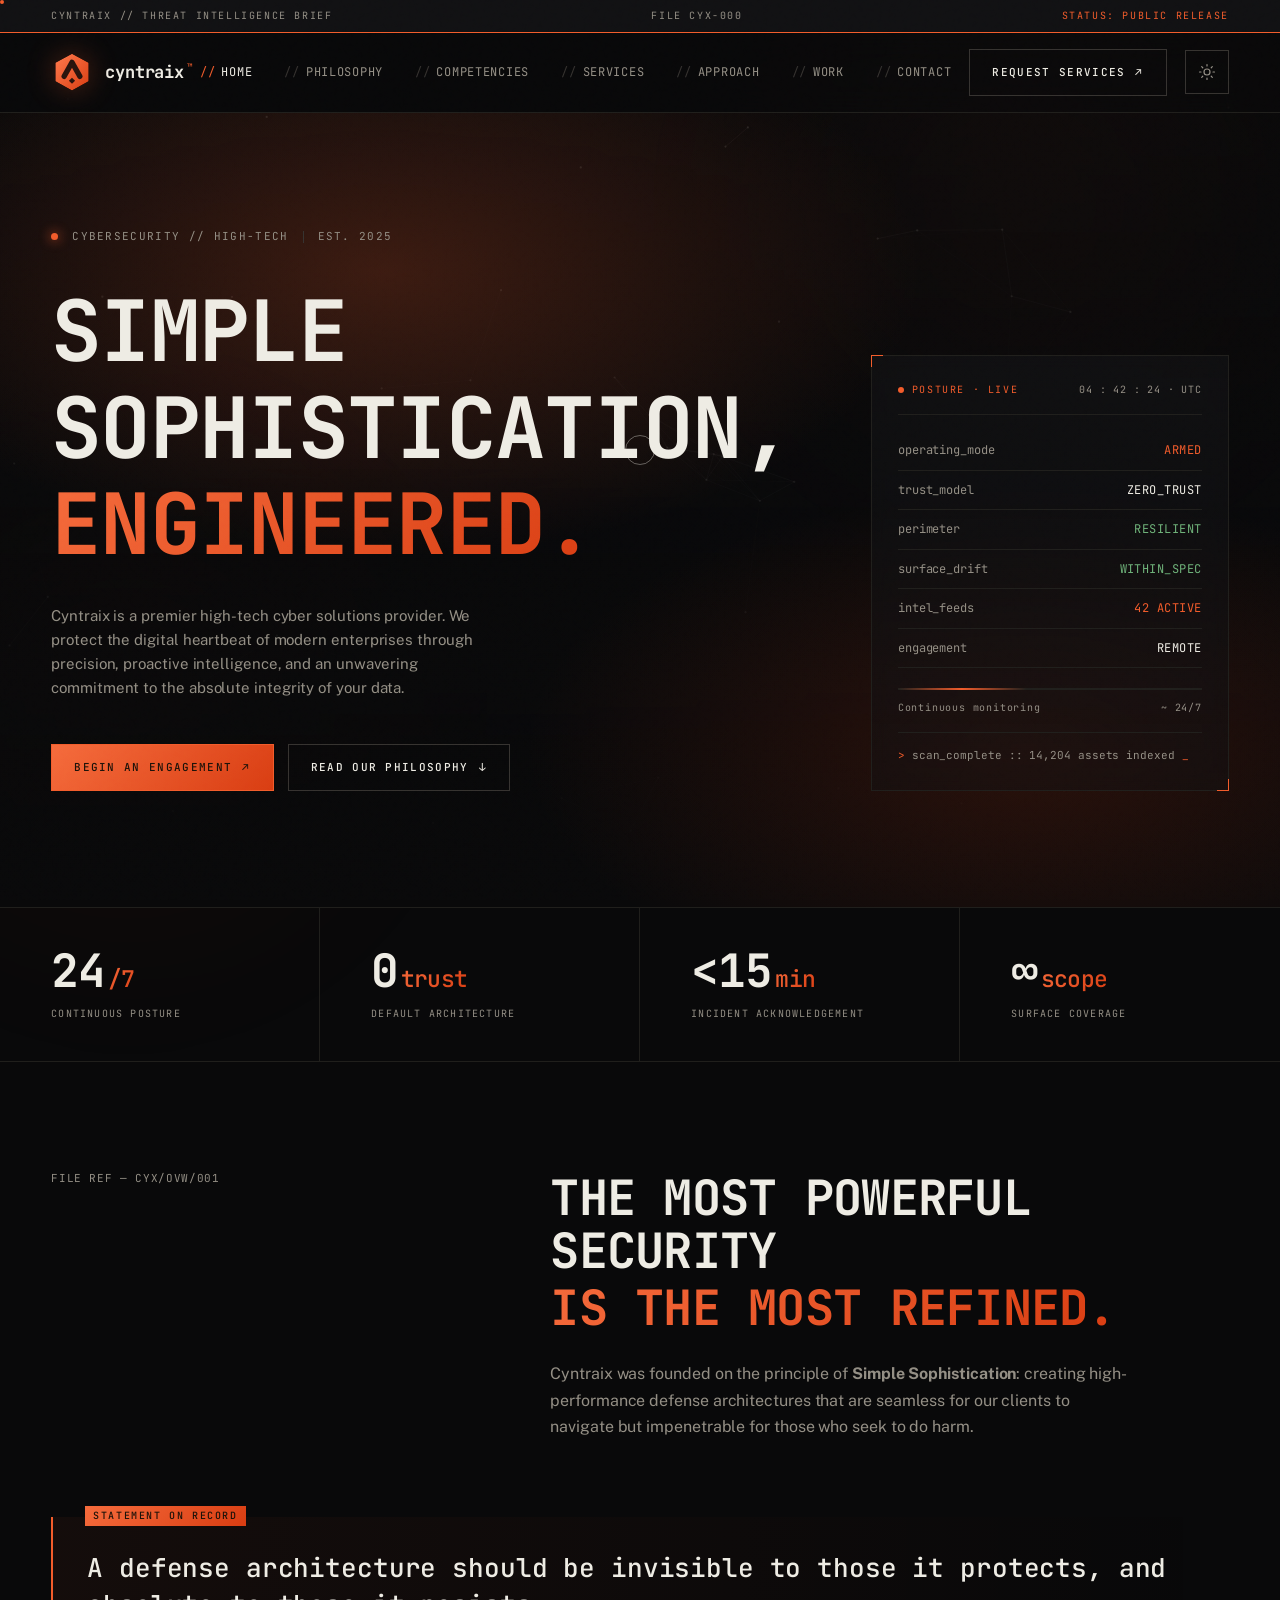
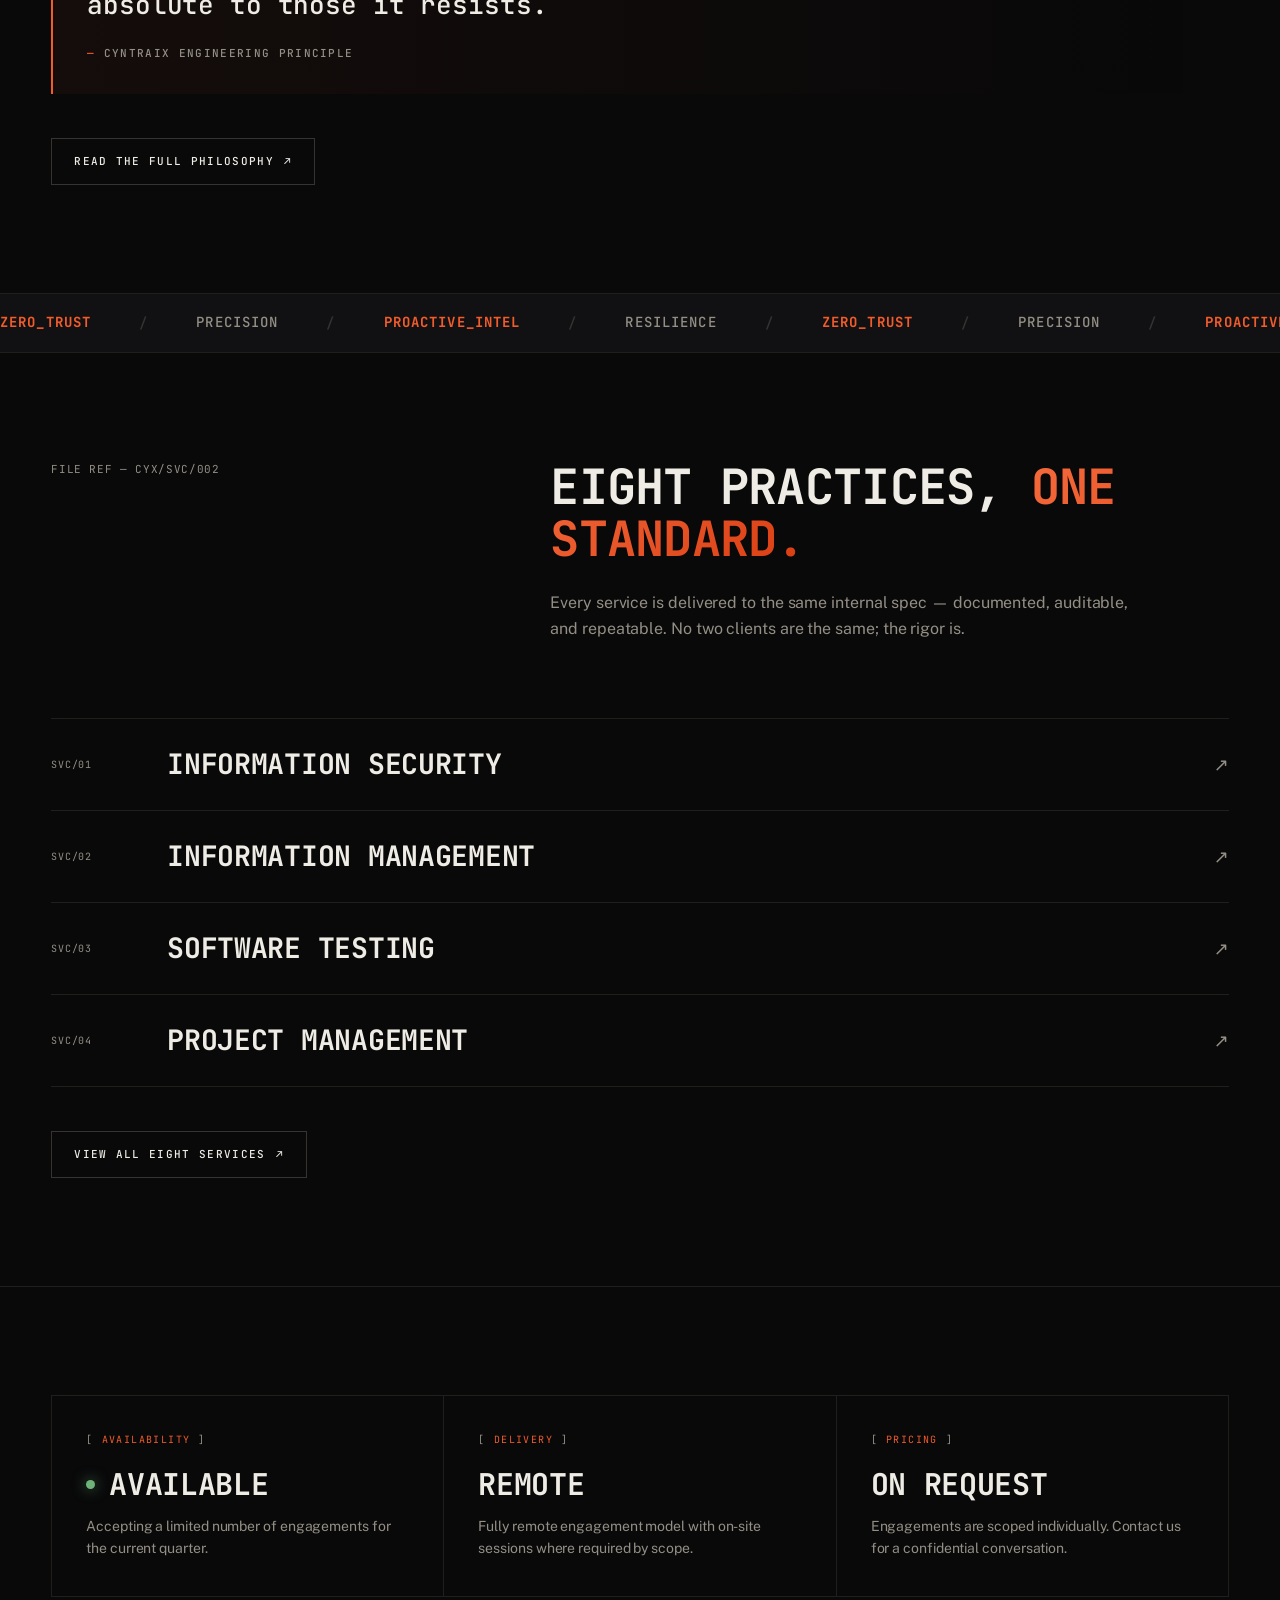
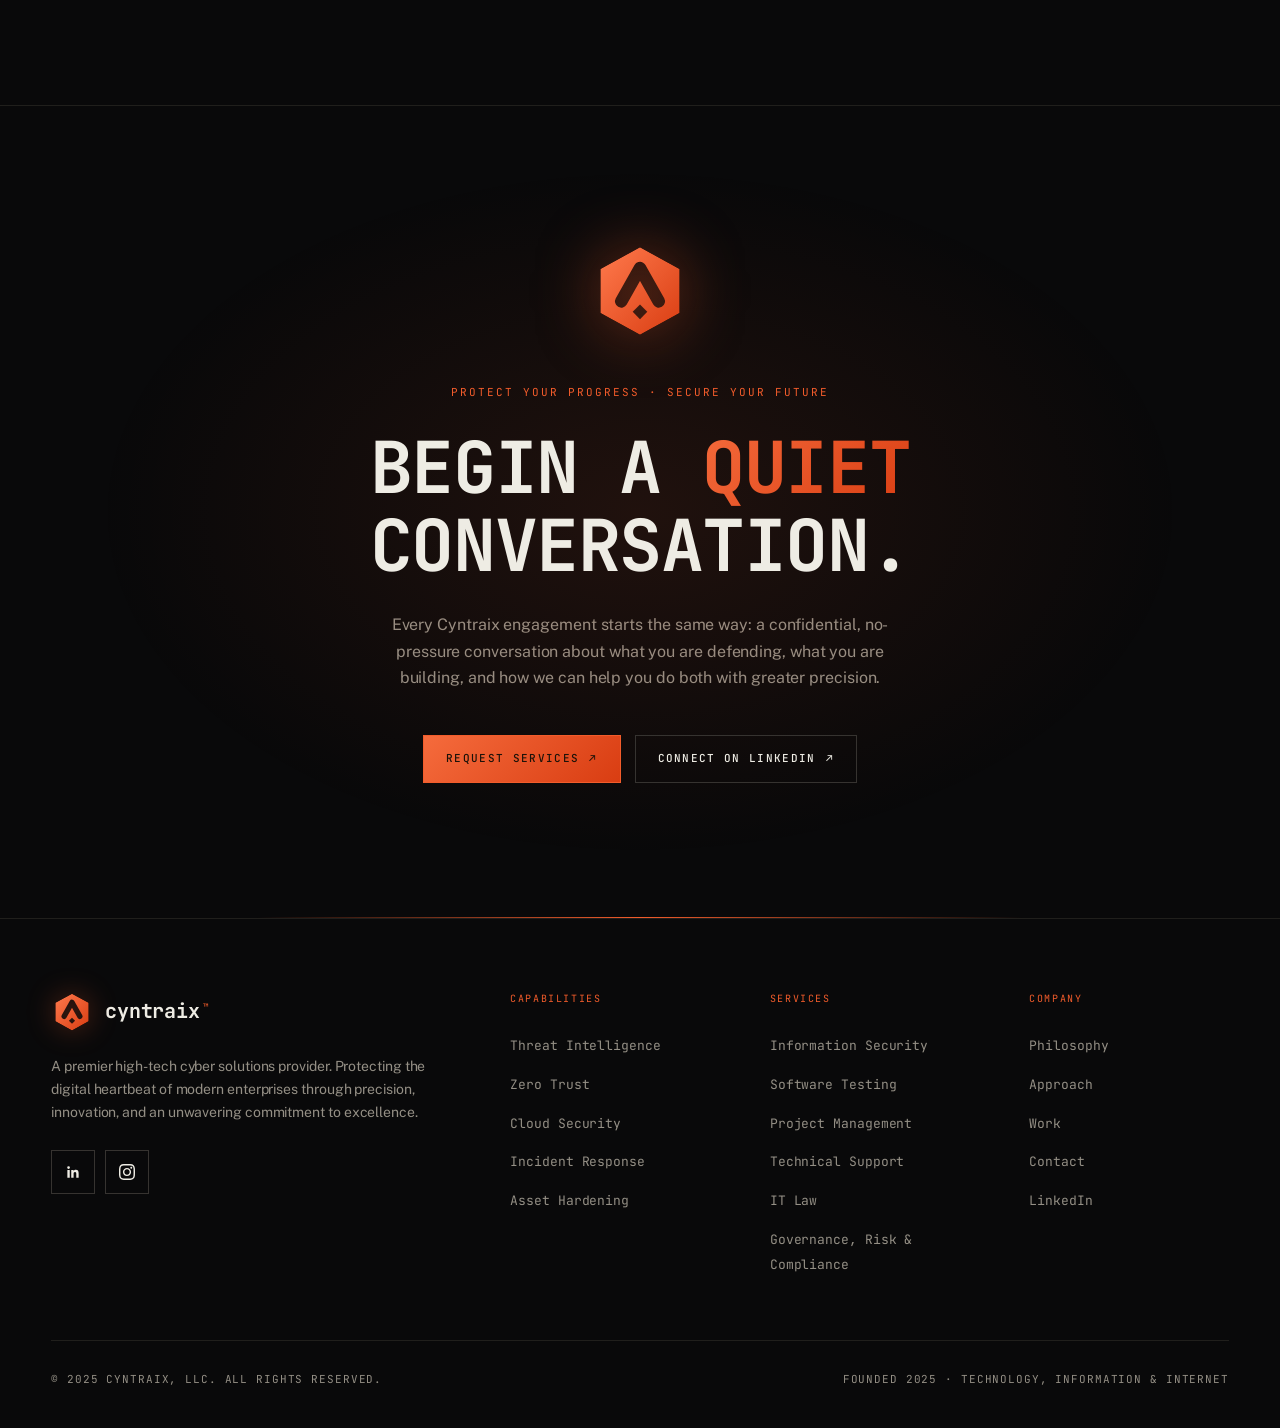
==== commit 31c05d1f: "Switch canonical domain from cyntraix.io to cyntraix.com .com is cheaper to register and reads as mo" ====
--- a/index.html
+++ b/index.html
@@ -7,7 +7,7 @@
 <title>Cyntraix — Simple Sophistication in Cybersecurity</title>
 <meta name="description" content="Cyntraix is a premier high-tech cyber solutions provider. Precision, proactive intelligence, and uncompromising data integrity for the modern enterprise." />
 <link rel="icon" type="image/png" href="assets/img/logo.png">
-<link rel="canonical" href="https://cyntraix.io/" />
+<link rel="canonical" href="https://cyntraix.com/" />
 
 <meta property="og:title" content="Cyntraix — Simple Sophistication in Cybersecurity" />
 <meta property="og:description" content="A premier high-tech cyber solutions provider. Protecting the digital heartbeat of modern enterprises through precision, proactive intelligence, and uncompromising data integrity." />
--- a/assets/css/style.css
+++ b/assets/css/style.css
@@ -1010,13 +1010,13 @@
   font-family: var(--mono); font-size: 11px; letter-spacing: 0.14em; text-transform: uppercase;
   color: var(--accent);
 }
-.case-study h2 {
+.case-study h2, .case-study h3 {
   font-family: var(--mono); font-weight: 700;
   font-size: clamp(22px, 2.8vw, 34px);
   line-height: 1.2; letter-spacing: -0.01em;
   margin-top: 10px;
 }
-.case-study h2 em { font-style: normal; color: var(--accent); }
+.case-study h2 em, .case-study h3 em { font-style: normal; color: var(--accent); }
 .case-desc { color: var(--ink-dim); font-size: 15px; line-height: 1.75; max-width: 68ch; }
 .case-stats {
   display: flex; flex-wrap: wrap; gap: 32px;
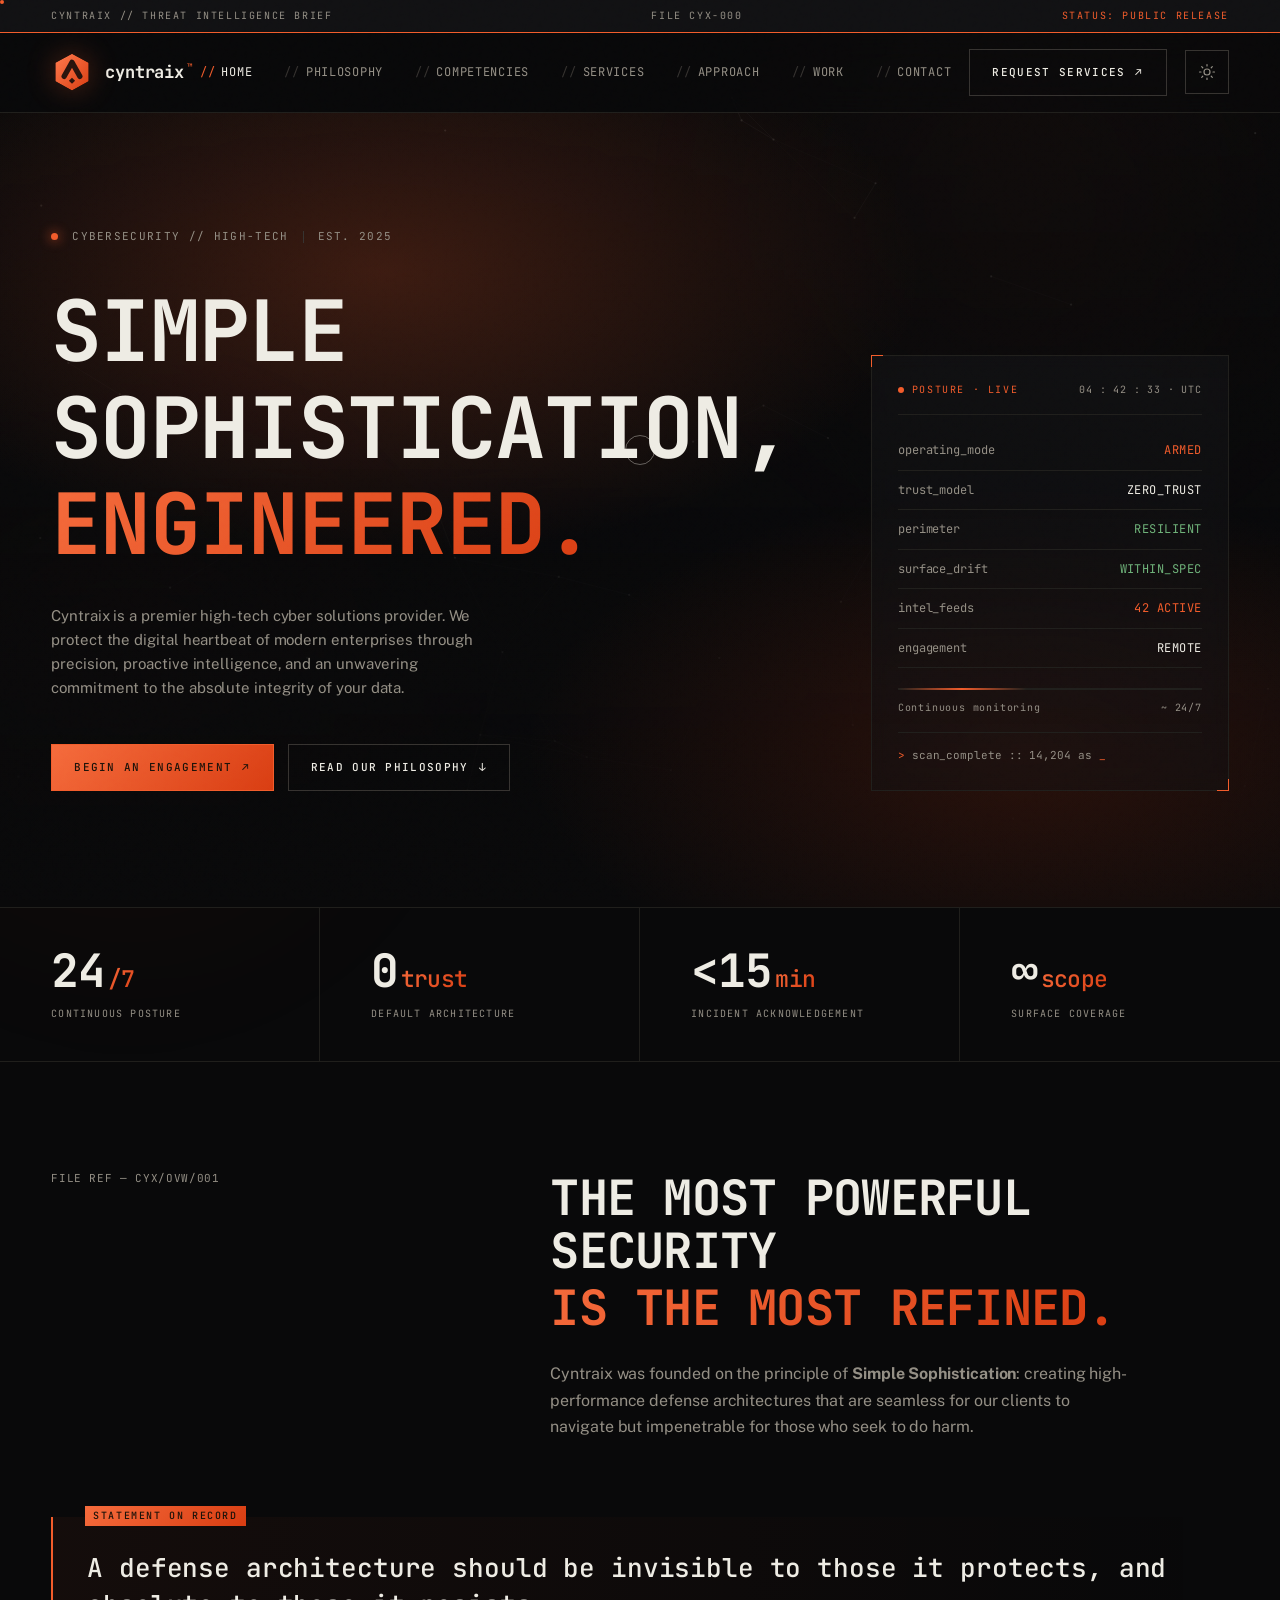
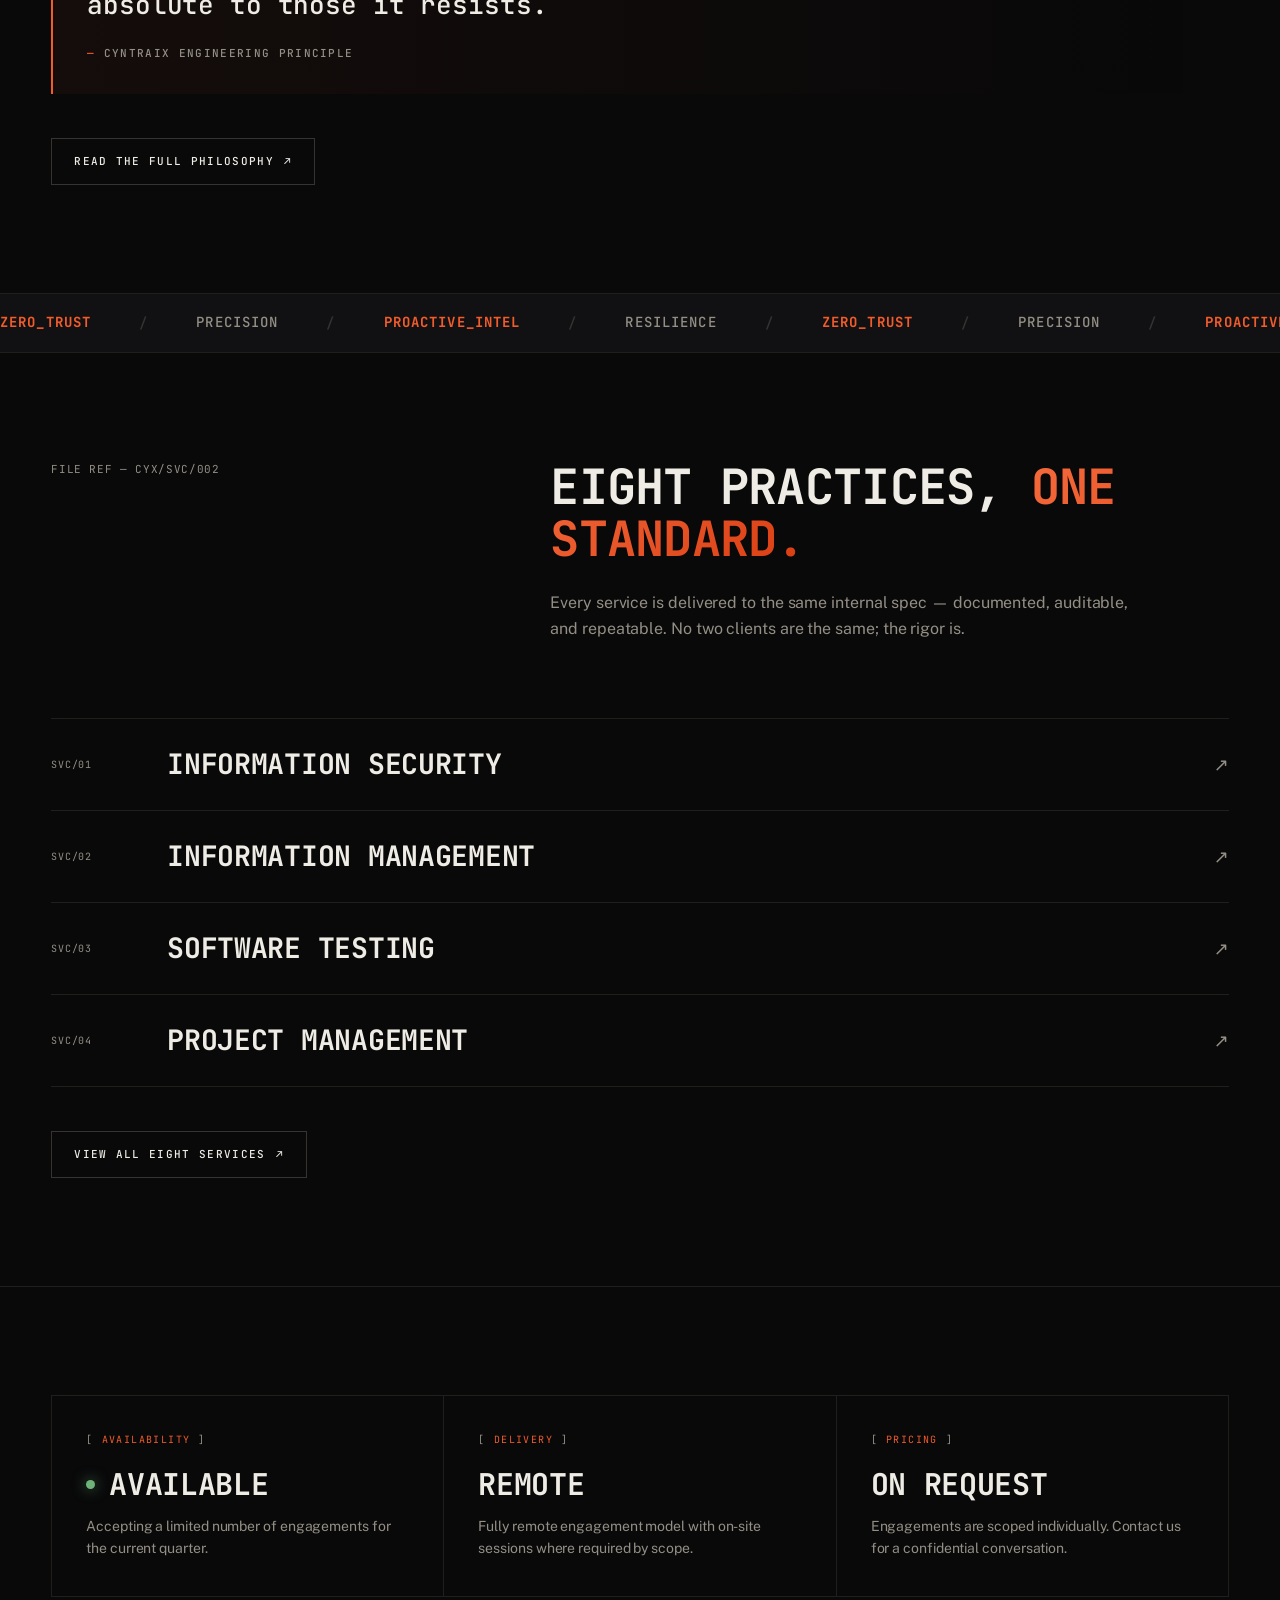
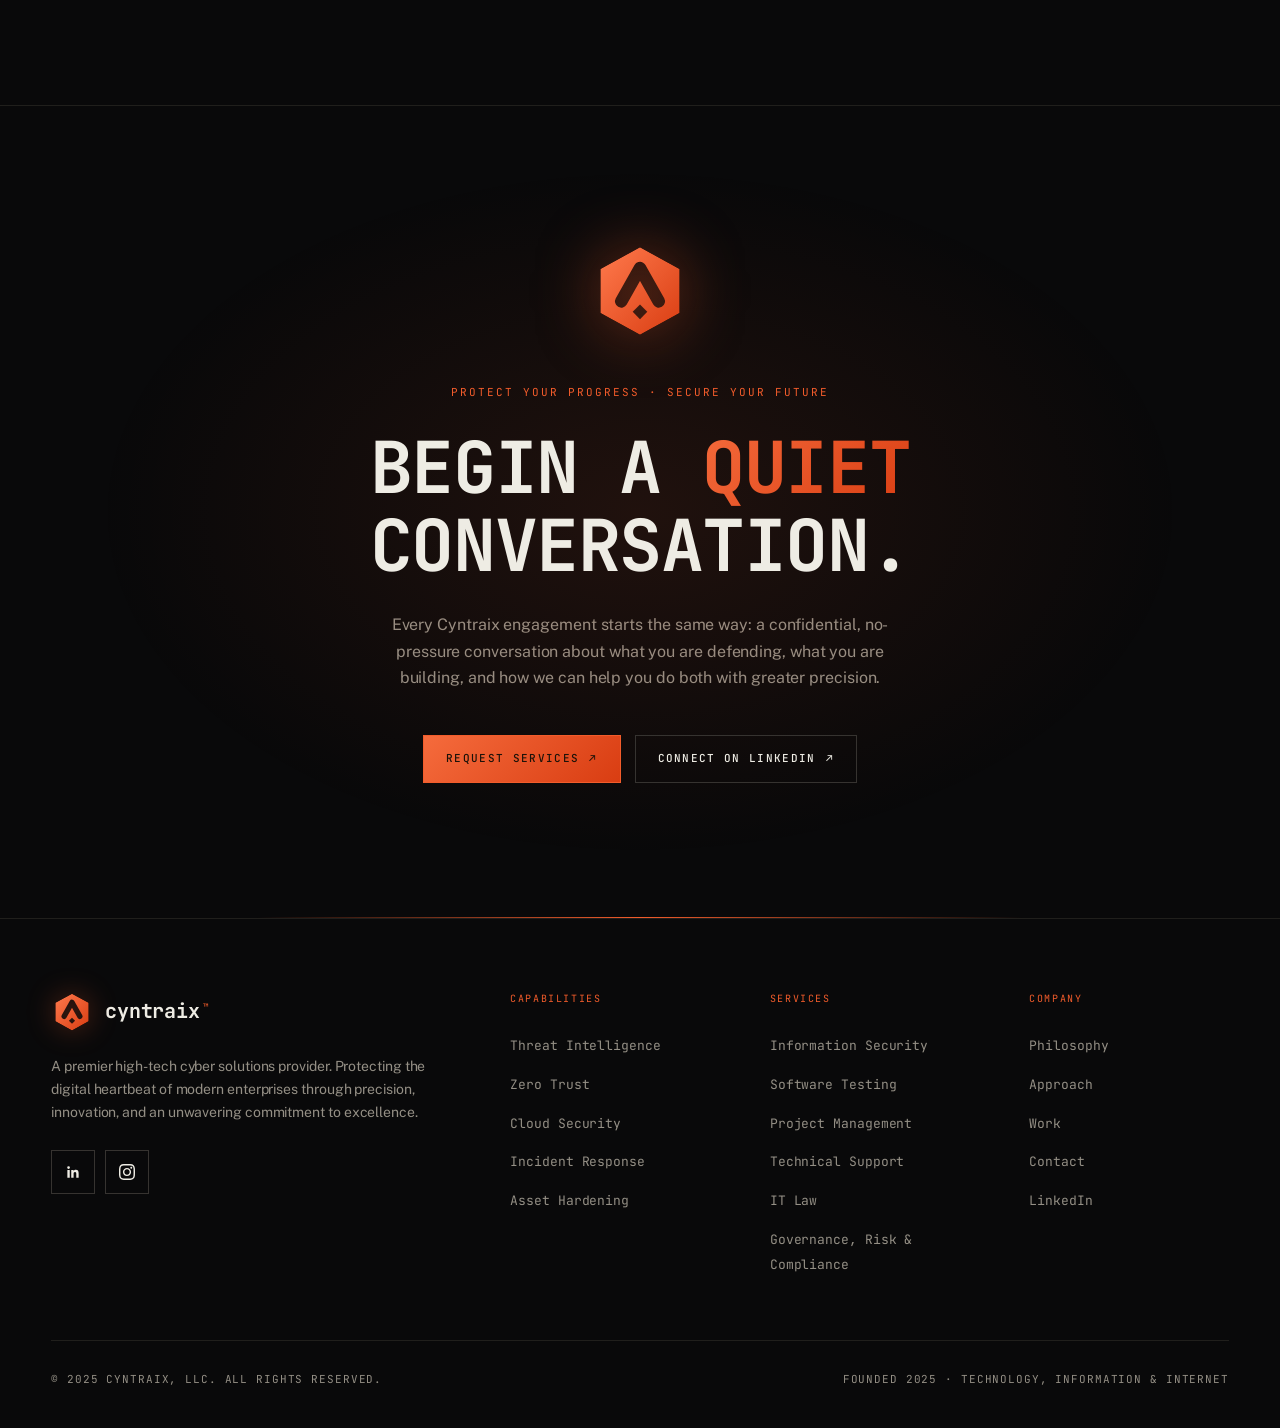
==== commit 0c87ddfa: "Point favicon and og:image at the current brand mark Pages still referenced the old shield/chevron l" ====
--- a/index.html
+++ b/index.html
@@ -6,13 +6,13 @@
 <script>(function(){try{if(localStorage.getItem('cyntraix-theme')==='light'){document.documentElement.setAttribute('data-theme','light');}}catch(e){}})();</script>
 <title>Cyntraix — Simple Sophistication in Cybersecurity</title>
 <meta name="description" content="Cyntraix is a premier high-tech cyber solutions provider. Precision, proactive intelligence, and uncompromising data integrity for the modern enterprise." />
-<link rel="icon" type="image/png" href="assets/img/logo.png">
+<link rel="icon" type="image/png" href="assets/img/brand/cyntraix-mark-transparent-512.png">
 <link rel="canonical" href="https://cyntraix.com/" />
 
 <meta property="og:title" content="Cyntraix — Simple Sophistication in Cybersecurity" />
 <meta property="og:description" content="A premier high-tech cyber solutions provider. Protecting the digital heartbeat of modern enterprises through precision, proactive intelligence, and uncompromising data integrity." />
 <meta property="og:type" content="website" />
-<meta property="og:image" content="assets/img/logo.png" />
+<meta property="og:image" content="assets/img/brand/cyntraix-mark-transparent-512.png" />
 
 <link rel="preconnect" href="https://fonts.googleapis.com">
 <link rel="preconnect" href="https://fonts.gstatic.com" crossorigin>
